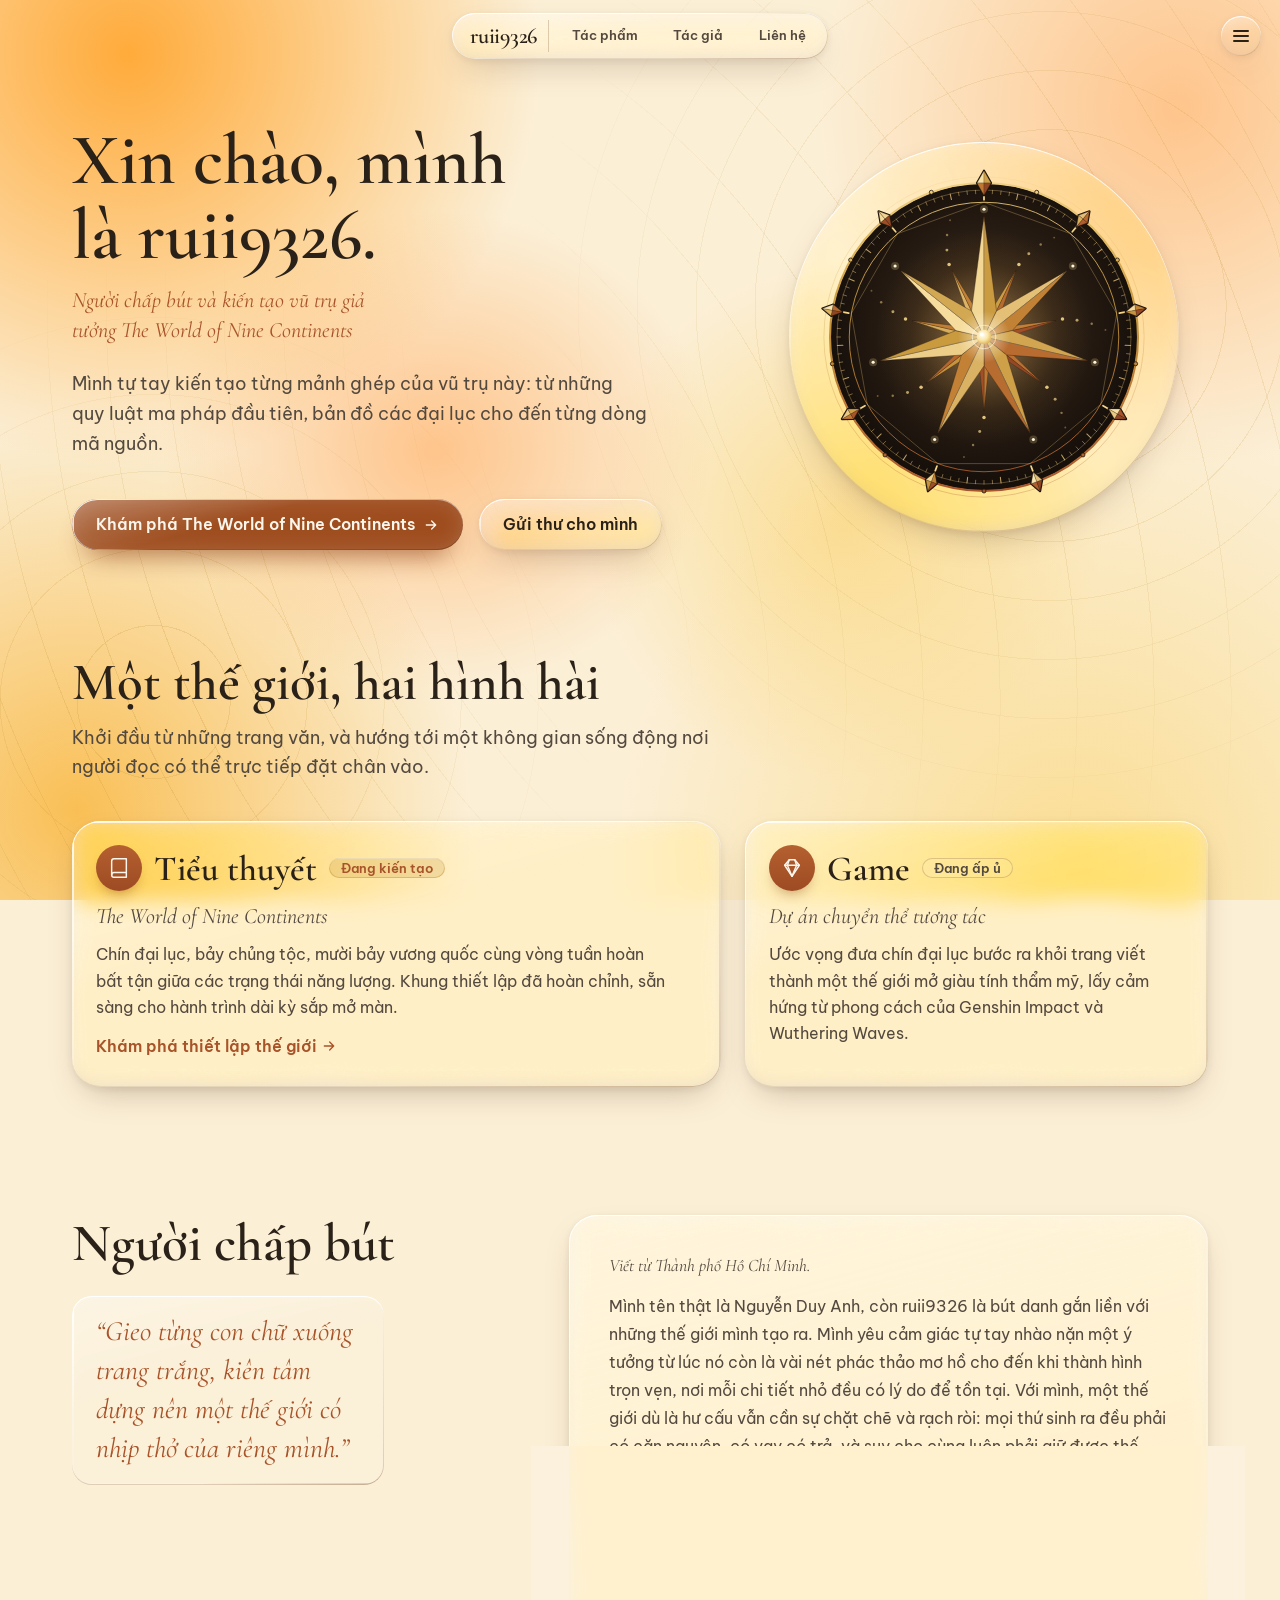
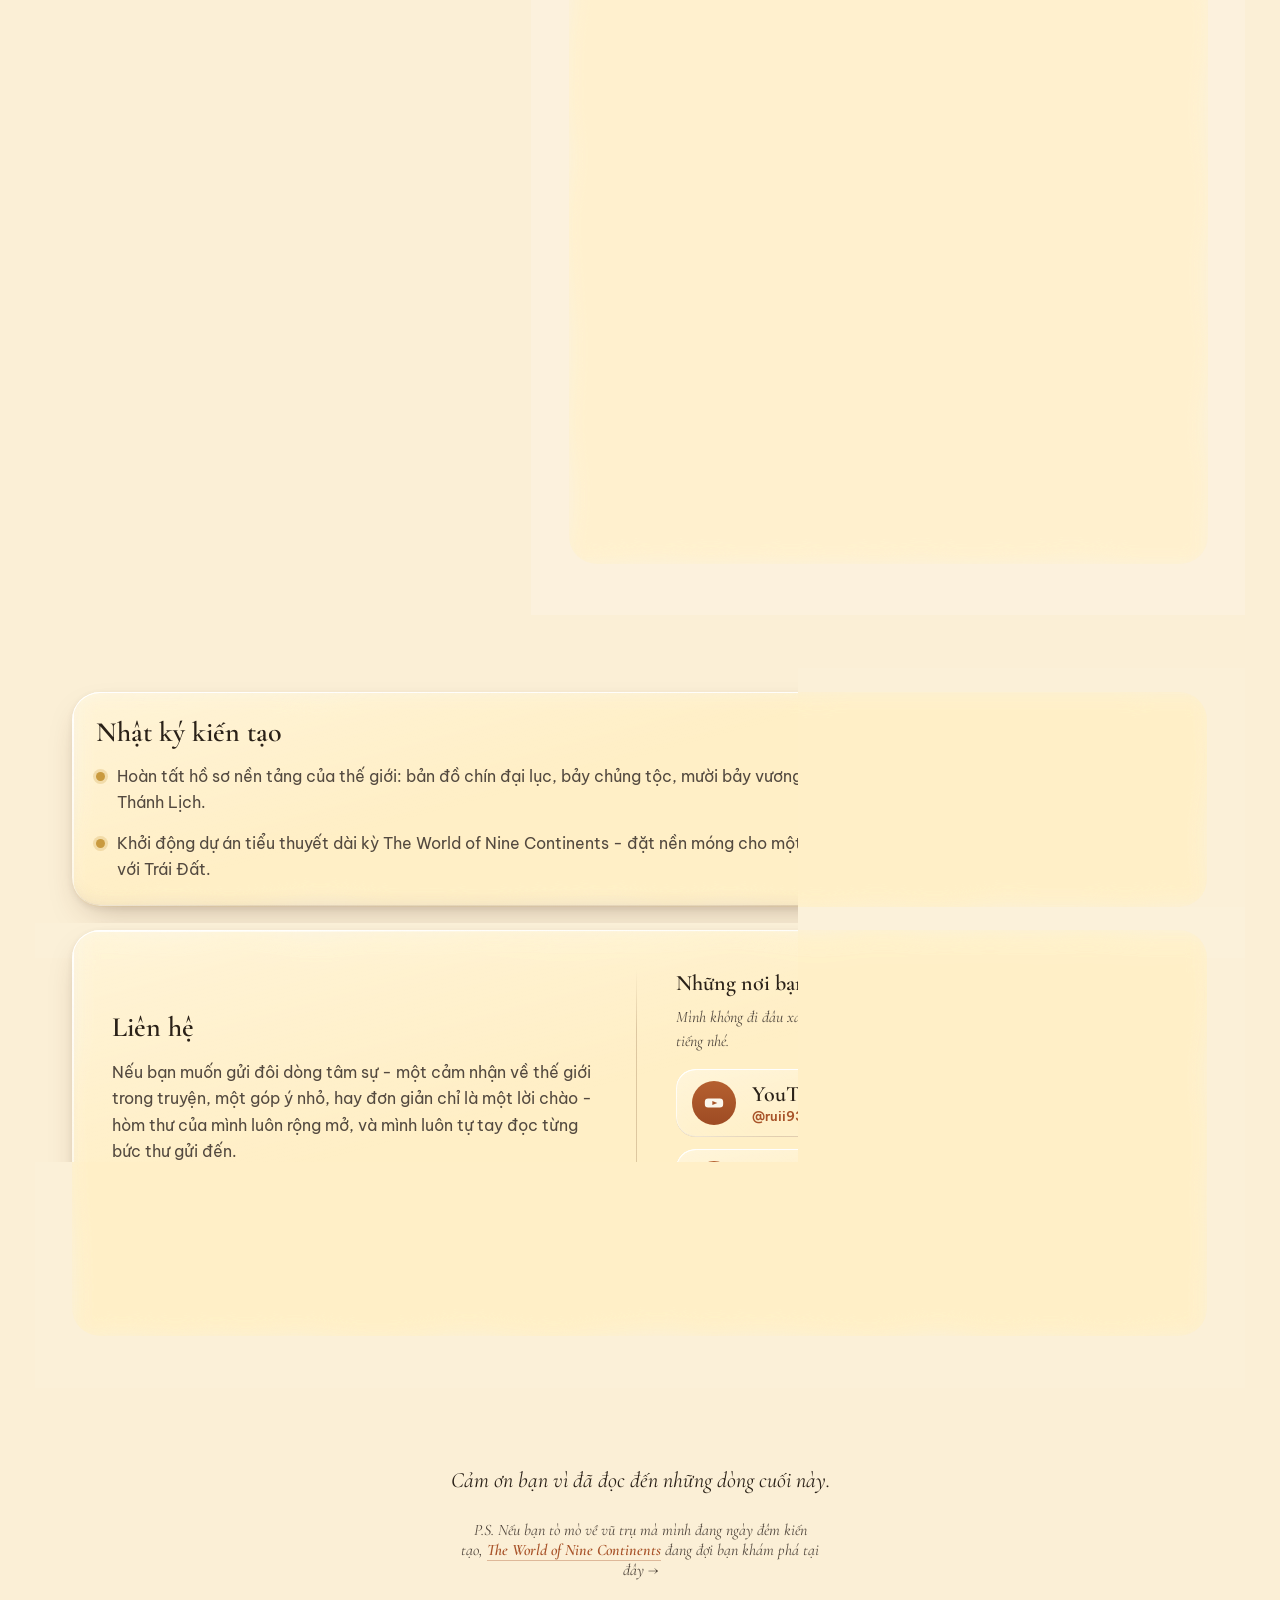
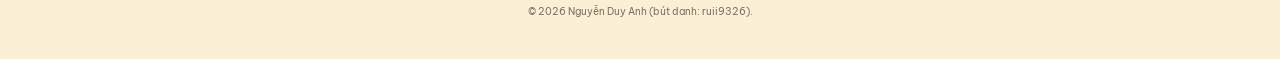
==== index.html @ 04c96c99 "again" ====
<!DOCTYPE html>
<html lang="vi">
<head>
<script>
(function () {
  try {
    var saved = localStorage.getItem('ruii9326-theme');
    var theme = saved === 'dark' || saved === 'light'
      ? saved
      : (window.matchMedia && window.matchMedia('(prefers-color-scheme: dark)').matches ? 'dark' : 'light');
    document.documentElement.setAttribute('data-theme', theme); document.documentElement.setAttribute('data-glass-mode', localStorage.getItem('ruii9326-glass') === 'classic' ? 'classic' : 'liquid');
  } catch (e) {}
})();
</script>
<meta charset="UTF-8">
<meta name="viewport" content="width=device-width, initial-scale=1.0, viewport-fit=cover">
<title>ruii9326 - Tác giả của The World of Nine Continents</title>
<meta name="description" content="ruii9326 (Nguyễn Duy Anh) - người chấp bút và kiến tạo vũ trụ giả tưởng The World of Nine Continents. Tiểu thuyết đang kiến tạo, dự án game đang ấp ủ và thông tin liên hệ.">
<link rel="canonical" href="https://ruii9326.github.io/">
<link rel="icon" href="favicon.ico" sizes="48x48">
<link rel="icon" href="favicon.svg" type="image/svg+xml">
<link rel="apple-touch-icon" href="apple-touch-icon.png">
<meta property="og:type" content="website">
<meta property="og:site_name" content="ruii9326">
<meta property="og:locale" content="vi_VN">
<meta property="og:title" content="ruii9326 - Tác giả của The World of Nine Continents">
<meta property="og:description" content="ruii9326 (Nguyễn Duy Anh) - người chấp bút và kiến tạo vũ trụ giả tưởng The World of Nine Continents. Tiểu thuyết đang kiến tạo, dự án game đang ấp ủ và thông tin liên hệ.">
<meta property="og:url" content="https://ruii9326.github.io/">
<meta property="og:image" content="https://ruii9326.github.io/og-image.png">
<meta property="og:image:width" content="1200">
<meta property="og:image:height" content="630">
<meta name="twitter:card" content="summary_large_image">
<link rel="stylesheet" href="https://fonts.googleapis.com/css2?family=Cormorant+Garamond:ital,wght@0,500;0,600;1,500;1,600&family=Be+Vietnam+Pro:wght@400;500;600;700&display=swap">
<link rel="stylesheet" href="shared/tokens.css">
<link rel="stylesheet" href="style/site.css">
<style>
/* Trang chủ = trang tác giả. Thanh viên thuốc kính → hero (lời chào + quả cầu kính chứa biểu tượng)
 * → tác phẩm → người chấp bút → nhật ký & liên hệ → lời chào cuối thư. */

html, body { overflow-x: clip; }
main { display: block; position: relative; }
.icon-on-accent { stroke: var(--color-icon-on-accent); }

/* ================= HERO ================= */
.hero {
  display: grid;
  grid-template-columns: 7fr 5fr;
  gap: var(--space-2xl);
  align-items: center;
  max-width: 1180px;
  margin: 0 auto;
  padding: var(--space-2xl) var(--page-gutter) var(--space-xl);
}
.hero h1 {
  font-family: var(--font-display);
  font-weight: 600;
  font-size: var(--text-display);
  line-height: 1.05;
  margin: 0 0 var(--space-sm);
  overflow-wrap: anywhere;
  min-width: 0;
}
.hero__role {
  font-family: var(--font-display);
  font-style: italic;
  font-size: var(--text-lg);
  line-height: 1.35;
  color: var(--color-accent);
  max-width: 34ch;
  margin: 0 0 var(--space-lg);
}
.hero__lead {
  font-size: var(--text-md);
  line-height: 1.7;
  color: var(--color-ink-soft);
  max-width: 50ch;
  margin: 0 0 var(--space-xl);
}
.hero__actions { display: flex; flex-wrap: wrap; align-items: center; gap: var(--space-md); }

/* nút chính: kính nhuộm màu gỉ đồng; nút phụ: kính trong */
.btn-primary, .btn-link {
  display: inline-flex;
  align-items: center;
  gap: var(--space-xs);
  padding: 0.95rem 1.5rem;
  border-radius: var(--radius-pill);
  font-weight: 600;
  font-size: var(--text-base);
  line-height: 1.3;
  text-decoration: none;
  -webkit-tap-highlight-color: transparent;
}
.btn-primary {
  color: var(--color-icon-on-accent);
  background-color: var(--glass-tint);
  -webkit-backdrop-filter: blur(var(--glass-blur)) saturate(var(--glass-sat));
  backdrop-filter: blur(var(--glass-blur)) saturate(var(--glass-sat));
  box-shadow: 0 16px 28px -14px oklch(40% 0.13 45 / 0.75), inset 0 1px 0 oklch(100% 0 0 / 0.55), inset 0 -1px 0 oklch(25% 0.08 40 / 0.4), inset 0 0 20px oklch(100% 0 0 / 0.14);
}
.btn-primary svg { width: 16px; height: 16px; flex: none; transition: transform var(--dur-spring) var(--spring); }
@media (hover: hover) { .btn-primary:hover svg { transform: translateX(4px); } }
.btn-link { color: var(--color-ink); }
.btn-primary:focus-visible, .btn-link:focus-visible { outline: 2px solid var(--color-focus); outline-offset: 3px; }

/* quả cầu kính chứa biểu tượng: nhấn thì ép lại, thả ra thì nảy */
.hero__figure { margin: 0; }
.emblem {
  display: block;
  width: min(390px, 74vw);
  aspect-ratio: 1;
  margin: 0 auto;
  padding: clamp(12px, 3vw, 20px);
  border-radius: 50%;
  cursor: pointer;
  -webkit-tap-highlight-color: transparent;
  animation: pop-in 1.1s var(--spring) 0.25s backwards;
}
.emblem svg {
  display: block;
  width: 100%;
  height: 100%;
  border-radius: 50%;
  animation: breathe 7s ease-in-out infinite;
}
@keyframes breathe {
  0%, 100% { transform: scale(1);     filter: drop-shadow(0 0 8px oklch(71.4% 0.121 81 / 0.45)); }
  50%      { transform: scale(1.025); filter: drop-shadow(0 0 16px oklch(71.4% 0.121 81 / 0.6)); }
}
@media (prefers-reduced-motion: reduce) {
  .emblem { animation: reveal .25s ease backwards; }
  .emblem svg { animation: none; filter: drop-shadow(0 0 10px oklch(71.4% 0.121 81 / 0.5)); }
}

/* ================= SECTION CHUNG ================= */
.section {
  padding: var(--space-2xl) var(--page-gutter);
  max-width: 1180px;
  margin: 0 auto;
  scroll-margin-top: var(--nav-offset);
}
.section-head { max-width: 60ch; margin: 0 0 var(--space-xl); }
.section-head h2, .about__head h2 {
  font-family: var(--font-display);
  font-weight: 600;
  font-size: var(--text-display-s);
  line-height: 1.08;
  margin: 0 0 var(--space-sm);
  overflow-wrap: anywhere;
  min-width: 0;
}
.section-head p {
  font-size: var(--text-md);
  line-height: 1.65;
  color: var(--color-ink-soft);
  margin: 0;
  max-width: 56ch;
}

/* ================= TÁC PHẨM ================= */
.work-grid {
  display: grid;
  grid-template-columns: minmax(0, 7fr) minmax(0, 5fr);
  gap: var(--space-lg);
  align-items: stretch;
}
.split-row {
  display: block;
  height: 100%;
  padding: var(--space-lg);
  border-radius: var(--radius-card);
}
.split-row__body { min-width: 0; }
.split-row__top { display: flex; align-items: center; gap: var(--space-sm); flex-wrap: wrap; margin-bottom: var(--space-sm); }
.split-row__figure {
  display: inline-grid;
  place-items: center;
  flex: none;
  width: 46px;
  height: 46px;
  border-radius: 50%;
  background: var(--icon-circle-bg);
  box-shadow: 0 0 0 1px var(--icon-circle-ring), 0 8px 16px -8px oklch(40% 0.12 45 / 0.6);
}
.split-row__figure svg { width: 22px; height: 22px; }
.split-row__title {
  font-family: var(--font-display);
  font-weight: 600;
  font-size: var(--text-2xl);
  margin: 0;
  overflow-wrap: anywhere;
  min-width: 0;
}
.split-row__tag {
  font-size: var(--text-sm);
  font-weight: 600;
  padding: var(--space-3xs) var(--space-sm);
  border-radius: var(--radius-pill);
  white-space: nowrap;
}
.tag-writing { background: oklch(71.4% 0.121 81 / 0.24); box-shadow: inset 0 1px 0 oklch(100% 0 0 / 0.5), inset 0 0 0 1px var(--color-accent-gold-border); color: var(--color-accent); }
.tag-soon { box-shadow: inset 0 0 0 1px var(--glass-rim-lo); background: var(--glass-fill-lite); color: var(--color-ink-soft); }
.split-row__meta { font-family: var(--font-display); font-style: italic; font-size: var(--text-lg); color: var(--color-ink-soft); margin: 0 0 var(--space-sm); }
.split-row__blurb { font-size: var(--text-base); line-height: 1.65; color: var(--color-ink-soft); margin: 0 0 var(--space-md); max-width: 52ch; }
.split-row__cta { display: inline-flex; align-items: center; gap: var(--space-2xs); font-weight: 600; color: var(--color-accent); }
.split-row__cta svg { width: 16px; height: 16px; transition: transform var(--dur-spring) var(--spring); }

/* thẻ có liên kết: cả thẻ nhô lên khi rê, ép lại khi nhấn, nảy khi thả */
a.split-row__link {
  display: block;
  height: 100%;
  text-decoration: none;
  color: inherit;
  border-radius: var(--radius-card);
  transition: transform var(--dur-spring) var(--spring);
  -webkit-tap-highlight-color: transparent;
}
@media (hover: hover) {
  a.split-row__link:hover { transform: translateY(var(--hover-lift-card)); }
  a.split-row__link:hover .split-row { box-shadow: var(--glass-shadow-hover), var(--glass-inner); background-color: var(--glass-fill-hover); --rim-o: 1; }
  a.split-row__link:hover .split-row__cta svg { transform: translateX(5px); }
}
a.split-row__link:focus-visible { outline: 2px solid var(--color-focus); outline-offset: 4px; }
a.split-row__link:focus-visible .split-row { --rim-o: 1; }
a.split-row__link.is-pressed { transform: scale(var(--press-card)); transition-duration: var(--dur-press); transition-timing-function: var(--ease-out); }
a.split-row__link.is-pressed .split-row { --rim-o: 1; background-color: var(--glass-fill-hover); }
a.split-row__link.is-launch { transform: scale(1.025); }

/* ================= NGƯỜI CHẤP BÚT ================= */
.about {
  display: grid;
  grid-template-columns: minmax(0, 5fr) minmax(0, 7fr);
  gap: var(--space-xl);
  align-items: start;
}
.about__head { position: sticky; top: var(--nav-offset); }
.about__quote {
  margin: var(--space-lg) 0 0;
  padding: var(--space-md) var(--space-lg);
  border-radius: var(--radius-md);
  font-family: var(--font-display);
  font-style: italic;
  font-size: var(--text-xl);
  line-height: 1.4;
  color: var(--color-accent);
  max-width: 26ch;
}
.about__text { padding: var(--space-xl); border-radius: var(--radius-card); background-color: var(--glass-fill-strong); }
.about__dateline { font-family: var(--font-display); font-style: italic; font-size: var(--text-md); color: var(--color-ink-soft); margin: 0 0 var(--space-md); }
.about__text p.about__para { font-size: var(--text-base); line-height: 1.75; color: var(--color-ink-soft); max-width: 60ch; margin: 0 0 var(--space-md); }
.about__text p.about__para:last-child { margin-bottom: 0; }
.about__para a {
  color: var(--color-accent);
  font-weight: 600;
  text-decoration: none;
  border-bottom: 1px solid var(--color-accent-border);
  transition: border-color var(--dur-short) var(--ease-out);
}
.about__para a:hover, .about__para a:focus-visible { border-color: var(--color-accent); }

/* ================= NHẬT KÝ & LIÊN HỆ ================= */
.panel-grid { display: grid; grid-template-columns: minmax(0, 1fr); gap: var(--space-lg); align-items: stretch; scroll-margin-top: var(--nav-offset); }
.now-card { display: flex; flex-direction: column; gap: var(--space-md); }
.now-card__title { font-family: var(--font-display); font-weight: 600; font-size: var(--text-xl); line-height: 1.15; margin: 0; overflow-wrap: anywhere; min-width: 0; }
.now-card__blurb { font-size: var(--text-base); line-height: 1.65; color: var(--color-ink-soft); margin: 0; }
#nhatky, #lienhe { scroll-margin-top: var(--nav-offset); }
.log-list { display: flex; flex-direction: column; gap: var(--space-md); margin: 0; padding: 0; list-style: none; }
.log-item { display: flex; gap: var(--space-sm); align-items: flex-start; }
.log-dot { width: 9px; height: 9px; margin-top: 0.5rem; border-radius: 50%; background: var(--color-accent-gold); box-shadow: 0 0 0 3px oklch(71.4% 0.121 81 / 0.25); flex: none; }
.log-text { font-size: var(--text-base); line-height: 1.6; color: var(--color-ink-soft); }

.now-card--contact { display: grid; grid-template-columns: minmax(0, 1fr) minmax(0, 1.1fr); gap: var(--space-xl); align-items: center; padding: var(--space-xl); }
.contact-letter { display: flex; flex-direction: column; gap: var(--space-md); min-width: 0; }
.contact-row { display: flex; align-items: center; gap: var(--space-md); margin-top: var(--space-xs); padding: var(--space-sm) var(--space-md); border-radius: var(--radius-md); }
.contact-icon { width: 44px; height: 44px; border-radius: 50%; display: grid; place-items: center; background: var(--icon-circle-bg); box-shadow: 0 0 0 1px var(--icon-circle-ring); flex: none; }
.contact-icon svg { width: 20px; height: 20px; }
.contact-mail__text { display: grid; gap: var(--space-3xs); min-width: 0; }
.contact-mail__label { font-size: var(--text-xs); font-weight: 600; letter-spacing: 0.14em; text-transform: uppercase; color: var(--color-ink-soft); }
.contact-email {
  font-weight: 700;
  font-size: var(--text-md);
  color: var(--color-accent);
  text-decoration: none;
  border-bottom: 1px solid var(--color-accent-border);
  overflow-wrap: anywhere;
  min-width: 0;
  justify-self: start;
  transition: border-color var(--dur-short) var(--ease-out);
}
.contact-email:hover, .contact-email:focus-visible { border-color: var(--color-accent); }
.contact-email:focus-visible { outline: 2px solid var(--color-focus); outline-offset: 4px; border-radius: 2px; }

.contact-find { position: relative; display: grid; gap: var(--space-xs); padding-left: var(--space-xl); min-width: 0; }
.contact-find::before {
  content: "";
  position: absolute;
  left: 0; top: 0; bottom: 0;
  width: 1px;
  background: linear-gradient(180deg, transparent, var(--glass-rim-lo) 18%, var(--glass-rim-lo) 82%, transparent);
  pointer-events: none;
}
.contact-find__title { font-family: var(--font-display); font-weight: 600; font-size: var(--text-lg); line-height: 1.2; margin: 0; text-wrap: balance; }
.contact-find__blurb { font-family: var(--font-display); font-style: italic; font-size: var(--text-base); line-height: 1.5; color: var(--color-ink-soft); margin: 0; text-wrap: pretty; }
.contact-find__list { list-style: none; margin: var(--space-xs) 0 0; padding: 0; display: grid; gap: var(--space-sm); }
.haunt {
  display: flex;
  align-items: center;
  gap: var(--space-md);
  padding: var(--space-sm) var(--space-md);
  border-radius: var(--radius-md);
  color: var(--color-ink);
  text-decoration: none;
  -webkit-tap-highlight-color: transparent;
}
.haunt:focus-visible { outline: 2px solid var(--color-focus); outline-offset: 3px; }
.haunt__icon { width: 44px; height: 44px; border-radius: 50%; display: grid; place-items: center; background: var(--icon-circle-bg); box-shadow: 0 0 0 1px var(--icon-circle-ring); flex: none; }
.haunt__icon svg { width: 20px; height: 20px; color: var(--color-icon-on-accent); }
.haunt__text { display: grid; gap: var(--space-3xs); min-width: 0; }
.haunt__name { font-family: var(--font-display); font-weight: 600; font-size: var(--text-lg); line-height: 1.1; }
.haunt__handle { font-size: var(--text-sm); font-weight: 600; color: var(--color-accent); overflow-wrap: anywhere; }
.haunt__go { margin-left: auto; font-size: var(--text-md); color: var(--color-ink-soft); opacity: 0.55; transition: opacity var(--dur-short) var(--ease-out), transform var(--dur-spring) var(--spring), color var(--dur-short) var(--ease-out); }
@media (hover: hover) { .haunt:hover .haunt__go { opacity: 1; color: var(--color-accent); transform: translate(3px, -3px); } }
.haunt:focus-visible .haunt__go { opacity: 1; color: var(--color-accent); }

@media (max-width: 60rem) {
  .now-card--contact { grid-template-columns: minmax(0, 1fr); gap: var(--space-lg); padding: var(--space-lg); align-items: stretch; }
  .contact-find { padding-left: 0; padding-top: var(--space-lg); }
  .contact-find::before { left: 0; right: 0; top: 0; bottom: auto; width: auto; height: 1px; background: linear-gradient(90deg, transparent, var(--glass-rim-lo) 18%, var(--glass-rim-lo) 82%, transparent); }
}

/* ================= LỜI CHÀO CUỐI THƯ ================= */
.foot-letter {
  padding: var(--space-2xl) var(--page-gutter) var(--space-xl);
  max-width: 1180px;
  margin: 0 auto;
  display: grid;
  gap: var(--space-lg);
  text-align: center;
}
.foot-letter__close { font-family: var(--font-display); font-style: italic; font-size: var(--text-lg); line-height: 1.4; margin: 0 auto; max-width: 60ch; }
.foot-letter__sign { font-style: normal; font-weight: 600; }
.letter-ps { font-family: var(--font-display); font-style: italic; font-size: var(--text-base); color: var(--color-ink-soft); max-width: 52ch; margin: 0 auto; }
.letter-ps a { display: inline; color: var(--color-accent); font-weight: 600; text-decoration: none; border-bottom: 1px solid var(--color-accent-border); transition: border-color var(--dur-short) var(--ease-out); }
.letter-ps a:hover, .letter-ps a:focus-visible { border-color: var(--color-accent); }
.foot-letter__copyright { text-align: center; font-size: var(--text-xs); line-height: 1.5; color: var(--color-ink-soft); opacity: 0.75; }

/* ngắt dòng gọn */
.hero h1, .section-head h2, .about__head h2, .now-card__title { text-wrap: balance; }
.hero__lead, .section-head p, .split-row__blurb, .about__para, .now-card__blurb, .log-text, .letter-ps { text-wrap: pretty; }

/* ================= RESPONSIVE ================= */
@media (max-width: 60rem) {
  .hero { grid-template-columns: 1fr; text-align: center; padding-top: var(--space-xl); gap: var(--space-lg); }
  .hero__figure { order: -1; }
  .emblem { width: min(260px, 66vw); }
  .hero__role, .hero__lead { margin-inline: auto; }
  .hero__actions { justify-content: center; }
  .work-grid, .panel-grid { grid-template-columns: 1fr; }
  .about { grid-template-columns: 1fr; gap: var(--space-lg); }
  .about__head { position: static; }
  .about__quote { max-width: 32ch; }
}
@media (max-width: 30rem) {
  .section { padding: var(--space-xl) var(--page-gutter); }
  .section-head { margin-bottom: var(--space-lg); }
  .about__text { padding: var(--space-lg); }
  .contact-row { flex-wrap: nowrap; gap: var(--space-sm); padding: var(--space-sm); }
  .contact-email { font-size: var(--text-sm); overflow-wrap: anywhere; }
  .btn-primary, .btn-link { padding: .85rem 1.25rem; }
}
</style>
</head>
<body>

  <div class="settings-menu" id="settingsMenu">
    <button class="menu-toggle" type="button" id="settingsMenuToggle" aria-haspopup="true" aria-expanded="false" aria-controls="settingsPopover" aria-label="Cài đặt" data-aria="common.settings">
      <span class="menu-toggle-bars" aria-hidden="true"><span></span><span></span><span></span></span>
    </button>
    <div class="settings-popover" id="settingsPopover" role="menu">
      <div class="settings-group">
        <p class="settings-group-label" data-i18n="common.language">Ngôn ngữ</p>
        <div class="language-switcher" id="languageSwitcher" role="group" aria-label="Ngôn ngữ / Language">
          <button class="lang-btn active" type="button" data-lang="vi" aria-pressed="true">VI</button>
          <button class="lang-btn" type="button" data-lang="en" aria-pressed="false">EN</button>
        </div>
      </div>
      <div class="settings-divider" role="separator"></div>
      <div class="settings-group">
        <p class="settings-group-label" data-i18n="common.theme">Giao diện</p>
        <div class="theme-switcher" id="themeSwitcher" role="group" aria-label="Giao diện sáng / tối" data-aria="common.light_dark_theme">
          <button class="theme-btn active" type="button" data-theme-choice="light" aria-pressed="true">
            <svg viewBox="0 0 24 24" fill="none" stroke="currentColor" stroke-width="2" stroke-linecap="round" stroke-linejoin="round" aria-hidden="true"><circle cx="12" cy="12" r="4"/><path d="M12 2v2M12 20v2M4.93 4.93l1.41 1.41M17.66 17.66l1.41 1.41M2 12h2M20 12h2M4.93 19.07l1.41-1.41M17.66 6.34l1.41-1.41"/></svg>
            <span data-i18n="common.light">Sáng</span>
          </button>
          <button class="theme-btn" type="button" data-theme-choice="dark" aria-pressed="false">
            <svg viewBox="0 0 24 24" fill="none" stroke="currentColor" stroke-width="2" stroke-linecap="round" stroke-linejoin="round" aria-hidden="true"><path d="M21 12.79A9 9 0 1 1 11.21 3 7 7 0 0 0 21 12.79Z"/></svg>
            <span data-i18n="common.dark">Tối</span>
          </button>
        </div>
      </div>
<div class="settings-divider glass-opt" role="separator"></div>
<div class="settings-group glass-opt">
<p class="settings-group-label" data-i18n="common.glass_effect">Hiệu ứng kính</p>
<div class="glass-switcher" id="glassSwitcher" role="group" aria-label="Hiệu ứng kính" data-aria="common.glass_effect">
<button class="glass-btn active" type="button" data-glass-choice="liquid" aria-pressed="true">
<svg viewBox="0 0 24 24" fill="none" stroke="currentColor" stroke-width="2" stroke-linecap="round" stroke-linejoin="round" aria-hidden="true"><path d="M12 2.5s6 6.2 6 10.5a6 6 0 0 1-12 0C6 8.7 12 2.5 12 2.5Z"/></svg>
<span data-i18n="common.liquid">Liquid</span>
</button>
<button class="glass-btn" type="button" data-glass-choice="classic" aria-pressed="false">
<svg viewBox="0 0 24 24" fill="none" stroke="currentColor" stroke-width="2" stroke-linecap="round" stroke-linejoin="round" aria-hidden="true"><rect x="4" y="4" width="16" height="16" rx="4"/></svg>
<span data-i18n="common.classic">Cổ điển</span>
</button>
</div>
</div>
    </div>
  </div>

<main id="main">

  <header class="mast">
    <div class="mast-pill">
      <p class="mast-name">ruii9326</p>
      <nav class="mast-nav" aria-label="Điều hướng trang" data-aria="home.main.mast-nav">
        <a href="#tacpham" data-i18n="home.main.a">Tác phẩm</a>
        <a href="#tacgia" data-i18n="home.main.a_2">Tác giả</a>
        <a href="#lienhe" data-i18n="home.main.a_3">Liên hệ</a>
      </nav>
    </div>
  </header>

  <section class="hero" aria-labelledby="pageTitle">
    <div class="hero__body reveal" style="--i:0">
      <h1 id="pageTitle" data-i18n="home.main.pageTitle">Xin chào, mình là ruii9326.</h1>
      <p class="hero__role" data-i18n="home.main.hero__role">Người chấp bút và kiến tạo vũ trụ giả tưởng The World of Nine Continents</p>
      <p class="hero__lead" data-i18n="home.main.hero__lead">Mình tự tay kiến tạo từng mảnh ghép của vũ trụ này: từ những quy luật ma pháp đầu tiên, bản đồ các đại lục cho đến từng dòng mã nguồn.</p>
      <div class="hero__actions">
        <a class="btn-primary" href="theworldofninecontinents/">
          <span data-i18n="home.main.span">Khám phá The World of Nine Continents</span>
          <svg viewBox="0 0 24 24" fill="none" stroke="currentColor" stroke-width="2" stroke-linecap="round" stroke-linejoin="round" aria-hidden="true"><path d="M5 12h14M13 6l6 6-6 6"/></svg>
        </a>
        <a class="btn-link" href="#lienhe" data-i18n="home.main.btn-link">Gửi thư cho mình</a>
      </div>
    </div>
    <figure class="hero__figure">
      <div class="emblem">
        <svg viewBox="0 0 400 400" xmlns="http://www.w3.org/2000/svg" role="img" aria-label="Biểu tượng ruii9326 — The World of Nine Continents">
<defs>
<linearGradient id="ncRim" gradientUnits="userSpaceOnUse" x1="200" y1="14" x2="200" y2="386"><stop offset="0" stop-color="#F3D488"/><stop offset=".42" stop-color="#C99A3E"/><stop offset="1" stop-color="#A8532A"/></linearGradient>
<radialGradient id="ncPlate" gradientUnits="userSpaceOnUse" cx="200" cy="188" r="178"><stop offset="0" stop-color="#4A3220"/><stop offset=".55" stop-color="#2A1E14"/><stop offset="1" stop-color="#160F0A"/></radialGradient>
<radialGradient id="ncGlow" gradientUnits="userSpaceOnUse" cx="200" cy="200" r="124"><stop offset="0" stop-color="#FFF0C4" stop-opacity=".62"/><stop offset=".3" stop-color="#E4C077" stop-opacity=".3"/><stop offset=".68" stop-color="#C99A3E" stop-opacity=".08"/><stop offset="1" stop-color="#C99A3E" stop-opacity="0"/></radialGradient>
<radialGradient id="ncOrb" cx=".4" cy=".36" r=".72"><stop offset="0" stop-color="#FFFFFF"/><stop offset=".5" stop-color="#FBE7A9"/><stop offset="1" stop-color="#D8A94A"/></radialGradient>
<radialGradient id="ncHalo"><stop offset="0" stop-color="#FFF6DE" stop-opacity=".85"/><stop offset="1" stop-color="#FFF6DE" stop-opacity="0"/></radialGradient>
</defs>
<circle cx="200" cy="200" r="175.5" fill="url(#ncPlate)"/>
<circle cx="200" cy="200" r="124" fill="url(#ncGlow)"/>
<circle cx="200" cy="200" r="154" fill="none" stroke="url(#ncRim)" stroke-width="1.1" opacity=".9"/>
<polygon points="200,46 299,82 351.7,173.3 333.4,277 252.7,344.7 147.3,344.7 66.6,277 48.3,173.3 101,82" fill="none" stroke="#E4C077" stroke-width=".7" stroke-opacity=".5" stroke-linejoin="round"/>
<circle cx="200" cy="200" r="168" fill="none" stroke="#E4C077" stroke-width=".7" opacity=".55"/>
<g fill="none" stroke="#E4C077" stroke-linecap="round">
<path d="M209.8,32.3 L209.5,36.3 M219.5,33.1 L219,37.1 M229.2,34.6 L228.5,38.5 M248.2,39.1 L247,42.9 M257.5,42.1 L256.1,45.9 M266.5,45.7 L265,49.4 M284,54.5 L282,58 M292.3,59.6 L290.1,63 M300.3,65.2 L297.9,68.5 M315.3,77.8 L312.5,80.7 M322.2,84.7 L319.3,87.5 M328.7,92 L325.6,94.6 M340.4,107.7 L337,109.9 M345.5,116 L342,118 M350.1,124.6 L346.6,126.4 M357.9,142.5 L354.1,143.9 M360.9,151.8 L357.1,153 M363.5,161.3 L359.6,162.2 M366.9,180.5 L362.9,181 M367.7,190.2 L363.7,190.5 M368,200 L364,200 M366.9,219.5 L362.9,219 M365.4,229.2 L361.5,228.5 M363.5,238.7 L359.6,237.8 M357.9,257.5 L354.1,256.1 M354.3,266.5 L350.6,265 M350.1,275.4 L346.6,273.6 M340.4,292.3 L337,290.1 M334.8,300.3 L331.5,297.9 M328.7,308 L325.6,305.4 M315.3,322.2 L312.5,319.3 M308,328.7 L305.4,325.6 M300.3,334.8 L297.9,331.5 M284,345.5 L282,342 M275.4,350.1 L273.6,346.6 M266.5,354.3 L265,350.6 M248.2,360.9 L247,357.1 M238.7,363.5 L237.8,359.6 M229.2,365.4 L228.5,361.5 M209.8,367.7 L209.5,363.7 M200,368 L200,364 M190.2,367.7 L190.5,363.7 M170.8,365.4 L171.5,361.5 M161.3,363.5 L162.2,359.6 M151.8,360.9 L153,357.1 M133.5,354.3 L135,350.6 M124.6,350.1 L126.4,346.6 M116,345.5 L118,342 M99.7,334.8 L102.1,331.5 M92,328.7 L94.6,325.6 M84.7,322.2 L87.5,319.3 M71.3,308 L74.4,305.4 M65.2,300.3 L68.5,297.9 M59.6,292.3 L63,290.1 M49.9,275.4 L53.4,273.6 M45.7,266.5 L49.4,265 M42.1,257.5 L45.9,256.1 M36.5,238.7 L40.4,237.8 M34.6,229.2 L38.5,228.5 M33.1,219.5 L37.1,219 M32,200 L36,200 M32.3,190.2 L36.3,190.5 M33.1,180.5 L37.1,181 M36.5,161.3 L40.4,162.2 M39.1,151.8 L42.9,153 M42.1,142.5 L45.9,143.9 M49.9,124.6 L53.4,126.4 M54.5,116 L58,118 M59.6,107.7 L63,109.9 M71.3,92 L74.4,94.6 M77.8,84.7 L80.7,87.5 M84.7,77.8 L87.5,80.7 M99.7,65.2 L102.1,68.5 M107.7,59.6 L109.9,63 M116,54.5 L118,58 M133.5,45.7 L135,49.4 M142.5,42.1 L143.9,45.9 M151.8,39.1 L153,42.9 M170.8,34.6 L171.5,38.5 M180.5,33.1 L181,37.1 M190.2,32.3 L190.5,36.3" stroke-width="1" opacity=".55"/>
<path d="M238.7,36.5 L237.2,42.9 M275.4,49.9 L272.5,55.7 M334.8,99.7 L329.5,103.6 M354.3,133.5 L348.3,136 M367.7,209.8 L361.2,209.4 M360.9,248.2 L354.7,246.3 M322.2,315.3 L317.5,310.8 M292.3,340.4 L288.7,334.9 M219.5,366.9 L218.7,360.4 M180.5,366.9 L181.3,360.4 M107.7,340.4 L111.3,334.9 M77.8,315.3 L82.5,310.8 M39.1,248.2 L45.3,246.3 M32.3,209.8 L38.8,209.4 M45.7,133.5 L51.7,136 M65.2,99.7 L70.5,103.6 M124.6,49.9 L127.5,55.7 M161.3,36.5 L162.8,42.9" stroke-width="1.2" opacity=".8"/>
<path d="M200,32 L200,43 M308,71.3 L300.9,79.7 M365.4,170.8 L354.6,172.7 M345.5,284 L336,278.5 M257.5,357.9 L253.7,347.5 M142.5,357.9 L146.3,347.5 M54.5,284 L64,278.5 M34.6,170.8 L45.4,172.7 M92,71.3 L99.1,79.7" stroke="#F3D488" stroke-width="2"/>
</g>
<g fill="#F3D488"><circle cx="239.9" cy="117.1" r="2.0" opacity="0.9"/><circle cx="251.2" cy="104.9" r="1.7" opacity="0.7"/><circle cx="264.8" cy="94.3" r="1.4" opacity="0.5"/><circle cx="280.2" cy="86.4" r="1.1" opacity="0.35"/><circle cx="289.7" cy="179.5" r="2.0" opacity="0.9"/><circle cx="306.3" cy="180.8" r="1.7" opacity="0.7"/><circle cx="323.1" cy="184.8" r="1.4" opacity="0.5"/><circle cx="338.8" cy="191.9" r="1.1" opacity="0.35"/><circle cx="271.9" cy="257.4" r="2.0" opacity="0.9"/><circle cx="281.3" cy="271.1" r="1.7" opacity="0.7"/><circle cx="288.6" cy="286.7" r="1.4" opacity="0.5"/><circle cx="292.9" cy="303.4" r="1.1" opacity="0.35"/><circle cx="200" cy="292" r="2.0" opacity="0.9"/><circle cx="195.1" cy="307.9" r="1.7" opacity="0.7"/><circle cx="187.5" cy="323.4" r="1.4" opacity="0.5"/><circle cx="177.1" cy="337.1" r="1.1" opacity="0.35"/><circle cx="128.1" cy="257.4" r="2.0" opacity="0.9"/><circle cx="112.6" cy="263.4" r="1.7" opacity="0.7"/><circle cx="95.7" cy="267.1" r="1.4" opacity="0.5"/><circle cx="78.5" cy="267.5" r="1.1" opacity="0.35"/><circle cx="110.3" cy="179.5" r="2.0" opacity="0.9"/><circle cx="95.9" cy="171.2" r="1.7" opacity="0.7"/><circle cx="82.5" cy="160.3" r="1.4" opacity="0.5"/><circle cx="71.4" cy="147.1" r="1.1" opacity="0.35"/><circle cx="160.1" cy="117.1" r="2.0" opacity="0.9"/><circle cx="157.6" cy="100.7" r="1.7" opacity="0.7"/><circle cx="157.8" cy="83.4" r="1.4" opacity="0.5"/><circle cx="161.2" cy="66.5" r="1.1" opacity="0.35"/></g>
<g stroke="#2A1A0E" stroke-opacity=".55" stroke-width=".6" stroke-linejoin="round"><path d="M200,200 L205.3,174.5 L236.4,124.3 Z" fill="#CC9E44"/><path d="M200,200 L236.4,124.3 L216.6,180 Z" fill="#B76B30"/><path d="M200,200 L223.2,188.3 L281.9,181.3 Z" fill="#C28136"/><path d="M200,200 L281.9,181.3 L226,200.5 Z" fill="#A35029"/><path d="M200,200 L223.6,210.8 L265.7,252.4 Z" fill="#BA7131"/><path d="M200,200 L265.7,252.4 L215.8,220.6 Z" fill="#944825"/><path d="M200,200 L206.3,225.2 L200,284 Z" fill="#BF7933"/><path d="M200,200 L200,284 L193.7,225.2 Z" fill="#A04F28"/><path d="M200,200 L184.2,220.6 L134.3,252.4 Z" fill="#C7933B"/><path d="M200,200 L134.3,252.4 L176.4,210.8 Z" fill="#B5672F"/><path d="M200,200 L174,200.5 L118.1,181.3 Z" fill="#D7AE5C"/><path d="M200,200 L118.1,181.3 L176.8,188.3 Z" fill="#C17F35"/><path d="M200,200 L183.4,180 L163.6,124.3 Z" fill="#DBB465"/><path d="M200,200 L163.6,124.3 L194.7,174.5 Z" fill="#C28135"/></g>
<g stroke="#2A1A0E" stroke-opacity=".6" stroke-width=".7" stroke-linejoin="round"><path d="M200,200 L185.7,170.3 L200,62 Z" fill="#F2D795"/><path d="M200,200 L200,62 L214.3,170.3 Z" fill="#CA9B40"/><path d="M200,200 L214.3,170.3 L295.4,123.9 Z" fill="#E4BF76"/><path d="M200,200 L295.4,123.9 L232.2,192.7 Z" fill="#C28236"/><path d="M200,200 L232.2,192.7 L318.9,227.1 Z" fill="#D2A650"/><path d="M200,200 L318.9,227.1 L225.8,220.6 Z" fill="#B86C30"/><path d="M200,200 L225.8,220.6 L252.9,309.9 Z" fill="#CEA048"/><path d="M200,200 L252.9,309.9 L200,233 Z" fill="#B76C30"/><path d="M200,200 L200,233 L147.1,309.9 Z" fill="#DAB263"/><path d="M200,200 L147.1,309.9 L174.2,220.6 Z" fill="#C28135"/><path d="M200,200 L174.2,220.6 L81.1,227.1 Z" fill="#ECCE89"/><path d="M200,200 L81.1,227.1 L167.8,192.7 Z" fill="#C99A3E"/><path d="M200,200 L167.8,192.7 L104.6,123.9 Z" fill="#F6DD9D"/><path d="M200,200 L104.6,123.9 L185.7,170.3 Z" fill="#D3A852"/></g>
<path d="M200,184 L200,69 M212.5,190 L289.9,128.3 M215.6,203.6 L312.1,225.6 M206.9,214.4 L249.9,303.6 M193.1,214.4 L150.1,303.6 M184.4,203.6 L87.9,225.6 M187.5,190 L110.1,128.3" fill="none" stroke="#FFF6DE" stroke-width=".6" stroke-opacity=".38" stroke-linecap="round"/>
<g fill="#F3D488"><circle cx="200" cy="54" r="4.6" opacity=".22"/><circle cx="200" cy="54" r="1.8" fill="#FFF6DE"/><circle cx="301.6" cy="118.9" r="4.6" opacity=".22"/><circle cx="301.6" cy="118.9" r="1.8" fill="#FFF6DE"/><circle cx="326.7" cy="228.9" r="4.6" opacity=".22"/><circle cx="326.7" cy="228.9" r="1.8" fill="#FFF6DE"/><circle cx="256.4" cy="317.1" r="4.6" opacity=".22"/><circle cx="256.4" cy="317.1" r="1.8" fill="#FFF6DE"/><circle cx="143.6" cy="317.1" r="4.6" opacity=".22"/><circle cx="143.6" cy="317.1" r="1.8" fill="#FFF6DE"/><circle cx="73.3" cy="228.9" r="4.6" opacity=".22"/><circle cx="73.3" cy="228.9" r="1.8" fill="#FFF6DE"/><circle cx="98.4" cy="118.9" r="4.6" opacity=".22"/><circle cx="98.4" cy="118.9" r="1.8" fill="#FFF6DE"/></g>
<circle cx="200" cy="200" r="30" fill="url(#ncHalo)" opacity=".8"/>
<circle cx="200" cy="200" r="13.5" fill="none" stroke="#FFF6DE" stroke-width=".9" opacity=".85"/>
<circle cx="200" cy="200" r="8.4" fill="url(#ncOrb)"/>
<circle cx="197.4" cy="197" r="2.2" fill="#FFFFFF" opacity=".9"/>
<circle cx="200" cy="200" r="176" fill="none" stroke="url(#ncRim)" stroke-width="2.4"/>
<circle cx="200" cy="200" r="183" fill="none" stroke="url(#ncRim)" stroke-width=".7" opacity=".45"/>
<circle cx="260.2" cy="34.6" r="2.3" fill="url(#ncRim)" stroke="#1F150D" stroke-width=".9"/><circle cx="352.4" cy="112" r="2.3" fill="url(#ncRim)" stroke="#1F150D" stroke-width=".9"/><circle cx="373.3" cy="230.6" r="2.3" fill="url(#ncRim)" stroke="#1F150D" stroke-width=".9"/><circle cx="313.1" cy="334.8" r="2.3" fill="url(#ncRim)" stroke="#1F150D" stroke-width=".9"/><circle cx="200" cy="376" r="2.3" fill="url(#ncRim)" stroke="#1F150D" stroke-width=".9"/><circle cx="86.9" cy="334.8" r="2.3" fill="url(#ncRim)" stroke="#1F150D" stroke-width=".9"/><circle cx="26.7" cy="230.6" r="2.3" fill="url(#ncRim)" stroke="#1F150D" stroke-width=".9"/><circle cx="47.6" cy="112" r="2.3" fill="url(#ncRim)" stroke="#1F150D" stroke-width=".9"/><circle cx="139.8" cy="34.6" r="2.3" fill="url(#ncRim)" stroke="#1F150D" stroke-width=".9"/><path d="M200,10 L208,24 L200,38 L192,24 Z" fill="#1F150D" stroke="#1F150D" stroke-width="2.6" stroke-linejoin="round"/><g stroke="#2A1A0E" stroke-opacity=".5" stroke-width=".5" stroke-linejoin="round"><path d="M200,10 L192,24 L200,24 Z" fill="#F7E0A4"/><path d="M200,10 L208,24 L200,24 Z" fill="#CFA24A"/><path d="M200,38 L192,24 L200,24 Z" fill="#BF7832"/><path d="M200,38 L208,24 L200,24 Z" fill="#924724"/></g><path d="M320.5,56.4 L318.2,69.4 L305.7,74 L308.1,60.9 Z" fill="#1F150D" stroke="#1F150D" stroke-width="2.6" stroke-linejoin="round"/><g stroke="#2A1A0E" stroke-opacity=".5" stroke-width=".5" stroke-linejoin="round"><path d="M320.5,56.4 L308.1,60.9 L313.1,65.2 Z" fill="#E3BE75"/><path d="M320.5,56.4 L318.2,69.4 L313.1,65.2 Z" fill="#B76B2F"/><path d="M305.7,74 L308.1,60.9 L313.1,65.2 Z" fill="#D9B060"/><path d="M305.7,74 L318.2,69.4 L313.1,65.2 Z" fill="#AF5E2D"/></g><path d="M384.7,167.4 L374.5,175.9 L362,171.4 L372.2,162.9 Z" fill="#1F150D" stroke="#1F150D" stroke-width="2.6" stroke-linejoin="round"/><g stroke="#2A1A0E" stroke-opacity=".5" stroke-width=".5" stroke-linejoin="round"><path d="M384.7,167.4 L372.2,162.9 L373.3,169.4 Z" fill="#C38537"/><path d="M384.7,167.4 L374.5,175.9 L373.3,169.4 Z" fill="#974A25"/><path d="M362,171.4 L372.2,162.9 L373.3,169.4 Z" fill="#F4DB9A"/><path d="M362,171.4 L374.5,175.9 L373.3,169.4 Z" fill="#C7933C"/></g><path d="M362.4,293.8 L349.1,293.7 L342.5,282.2 L355.7,282.3 Z" fill="#1F150D" stroke="#1F150D" stroke-width="2.6" stroke-linejoin="round"/><g stroke="#2A1A0E" stroke-opacity=".5" stroke-width=".5" stroke-linejoin="round"><path d="M362.4,293.8 L355.7,282.3 L352.4,288 Z" fill="#A8532A"/><path d="M362.4,293.8 L349.1,293.7 L352.4,288 Z" fill="#924724"/><path d="M342.5,282.2 L355.7,282.3 L352.4,288 Z" fill="#F7E1A5"/><path d="M342.5,282.2 L349.1,293.7 L352.4,288 Z" fill="#EACA84"/></g><path d="M264.1,376.2 L254,367.6 L256.3,354.6 L266.4,363.1 Z" fill="#1F150D" stroke="#1F150D" stroke-width="2.6" stroke-linejoin="round"/><g stroke="#2A1A0E" stroke-opacity=".5" stroke-width=".5" stroke-linejoin="round"><path d="M264.1,376.2 L266.4,363.1 L260.2,365.4 Z" fill="#904623"/><path d="M264.1,376.2 L254,367.6 L260.2,365.4 Z" fill="#AF5E2C"/><path d="M256.3,354.6 L266.4,363.1 L260.2,365.4 Z" fill="#E3BF75"/><path d="M256.3,354.6 L254,367.6 L260.2,365.4 Z" fill="#F8E4AD"/></g><path d="M135.9,376.2 L133.6,363.1 L143.7,354.6 L146,367.6 Z" fill="#1F150D" stroke="#1F150D" stroke-width="2.6" stroke-linejoin="round"/><g stroke="#2A1A0E" stroke-opacity=".5" stroke-width=".5" stroke-linejoin="round"><path d="M135.9,376.2 L146,367.6 L139.8,365.4 Z" fill="#9F4E27"/><path d="M135.9,376.2 L133.6,363.1 L139.8,365.4 Z" fill="#C7933C"/><path d="M143.7,354.6 L146,367.6 L139.8,365.4 Z" fill="#C38637"/><path d="M143.7,354.6 L133.6,363.1 L139.8,365.4 Z" fill="#F0D490"/></g><path d="M37.6,293.8 L44.3,282.3 L57.5,282.2 L50.9,293.7 Z" fill="#1F150D" stroke="#1F150D" stroke-width="2.6" stroke-linejoin="round"/><g stroke="#2A1A0E" stroke-opacity=".5" stroke-width=".5" stroke-linejoin="round"><path d="M37.6,293.8 L50.9,293.7 L47.6,288 Z" fill="#BF7833"/><path d="M37.6,293.8 L44.3,282.3 L47.6,288 Z" fill="#EACA84"/><path d="M57.5,282.2 L50.9,293.7 L47.6,288 Z" fill="#A8532A"/><path d="M57.5,282.2 L44.3,282.3 L47.6,288 Z" fill="#CEA149"/></g><path d="M15.3,167.4 L27.8,162.9 L38,171.4 L25.5,175.9 Z" fill="#1F150D" stroke="#1F150D" stroke-width="2.6" stroke-linejoin="round"/><g stroke="#2A1A0E" stroke-opacity=".5" stroke-width=".5" stroke-linejoin="round"><path d="M15.3,167.4 L25.5,175.9 L26.7,169.4 Z" fill="#D9B160"/><path d="M15.3,167.4 L27.8,162.9 L26.7,169.4 Z" fill="#F8E4AD"/><path d="M38,171.4 L25.5,175.9 L26.7,169.4 Z" fill="#904623"/><path d="M38,171.4 L27.8,162.9 L26.7,169.4 Z" fill="#B66A2F"/></g><path d="M79.5,56.4 L91.9,60.9 L94.3,74 L81.8,69.4 Z" fill="#1F150D" stroke="#1F150D" stroke-width="2.6" stroke-linejoin="round"/><g stroke="#2A1A0E" stroke-opacity=".5" stroke-width=".5" stroke-linejoin="round"><path d="M79.5,56.4 L81.8,69.4 L86.9,65.2 Z" fill="#F4DB9A"/><path d="M79.5,56.4 L91.9,60.9 L86.9,65.2 Z" fill="#F0D491"/><path d="M94.3,74 L81.8,69.4 L86.9,65.2 Z" fill="#9E4E27"/><path d="M94.3,74 L91.9,60.9 L86.9,65.2 Z" fill="#974A25"/></g>
</svg>
      </div>
    </figure>
  </section>

  <section class="section" id="tacpham" aria-labelledby="worksHeading">
    <div class="section-head">
      <h2 id="worksHeading" data-i18n="home.tacpham.worksHeading">Một thế giới, hai hình hài</h2>
      <p data-i18n="home.tacpham.p">Khởi đầu từ những trang văn, và hướng tới một không gian sống động nơi người đọc có thể trực tiếp đặt chân vào.</p>
    </div>

    <div class="work-grid">
      <a class="split-row__link" href="theworldofninecontinents/">
        <div class="split-row">
          <div class="split-row__body">
            <div class="split-row__top">
              <span class="split-row__figure" aria-hidden="true">
                <svg class="icon-on-accent" viewBox="0 0 24 24" fill="none" stroke-width="1.6" stroke-linecap="round" stroke-linejoin="round"><path d="M4 19.5A2.5 2.5 0 0 1 6.5 17H20"/><path d="M6.5 2H20v20H6.5A2.5 2.5 0 0 1 4 19.5v-15A2.5 2.5 0 0 1 6.5 2z"/></svg>
              </span>
              <h3 class="split-row__title" data-i18n="home.tacpham.split-row__title">Tiểu thuyết</h3>
              <span class="split-row__tag tag-writing" data-i18n="home.tacpham.split-row__tag">Đang kiến tạo</span>
            </div>
            <p class="split-row__meta">The World of Nine Continents</p>
            <p class="split-row__blurb" data-i18n="home.tacpham.split-row__blurb">Chín đại lục, bảy chủng tộc, mười bảy vương quốc cùng vòng tuần hoàn bất tận giữa các trạng thái năng lượng. Khung thiết lập đã hoàn chỉnh, sẵn sàng cho hành trình dài kỳ sắp mở màn.</p>
            <span class="split-row__cta">
              <span data-i18n="home.tacpham.span">Khám phá thiết lập thế giới</span>
              <svg viewBox="0 0 24 24" fill="none" stroke="currentColor" stroke-width="2" stroke-linecap="round" stroke-linejoin="round" aria-hidden="true"><path d="M5 12h14M13 6l6 6-6 6"/></svg>
            </span>
          </div>
        </div>
      </a>

      <div class="split-row split-row--solo">
        <div class="split-row__body">
          <div class="split-row__top">
            <span class="split-row__figure" aria-hidden="true">
              <svg class="icon-on-accent" viewBox="0 0 24 24" fill="none" stroke-width="1.6" stroke-linecap="round" stroke-linejoin="round"><path d="M4 9 9 3h6l5 6-8 12Z"/><path d="M4 9h16"/><path d="M9 3 7 9l5 12"/><path d="M15 3l2 6-5 12"/></svg>
            </span>
            <h3 class="split-row__title" data-i18n="home.tacpham.split-row__title_2">Game</h3>
            <span class="split-row__tag tag-soon" data-i18n="home.tacpham.split-row__tag_2">Đang ấp ủ</span>
          </div>
          <p class="split-row__meta" data-i18n="home.tacpham.split-row__meta">Dự án chuyển thể tương tác</p>
          <p class="split-row__blurb" data-i18n="home.tacpham.split-row__blurb_2">Ước vọng đưa chín đại lục bước ra khỏi trang viết thành một thế giới mở giàu tính thẩm mỹ, lấy cảm hứng từ phong cách của Genshin Impact và Wuthering Waves.</p>
        </div>
      </div>
    </div>
  </section>

  <section class="section" id="tacgia" aria-labelledby="aboutHeading">
    <div class="about">
      <div class="about__head">
        <h2 id="aboutHeading" data-i18n="home.tacgia.aboutHeading">Người chấp bút</h2>
        <blockquote class="about__quote" data-i18n="home.tacgia.about__quote">“Gieo từng con chữ xuống trang trắng, kiên tâm dựng nên một thế giới có nhịp thở của riêng mình.”</blockquote>
      </div>
      <div class="about__text">
        <p class="about__dateline" data-i18n="home.tacgia.about__dateline">Viết từ Thành phố Hồ Chí Minh.</p>
        <p class="about__para" data-i18n="home.tacgia.about__para">Mình tên thật là Nguyễn Duy Anh, còn ruii9326 là bút danh gắn liền với những thế giới mình tạo ra. Mình yêu cảm giác tự tay nhào nặn một ý tưởng từ lúc nó còn là vài nét phác thảo mơ hồ cho đến khi thành hình trọn vẹn, nơi mỗi chi tiết nhỏ đều có lý do để tồn tại. Với mình, một thế giới dù là hư cấu vẫn cần sự chặt chẽ và rạch ròi: mọi thứ sinh ra đều phải có căn nguyên, có vay có trả, và suy cho cùng luôn phải giữ được thế cân bằng.</p>
        <p class="about__para" data-i18n="home.tacgia.about__para_2">Tâm huyết lớn nhất của mình hiện tại đều gửi gắm vào <a href="theworldofninecontinents/">The World of Nine Continents</a>, một bộ tiểu thuyết giả tưởng dài kỳ đặt trên hành tinh rộng 2.550 triệu km², tách biệt hoàn toàn với thế giới thực. Ở nơi đó, chín đại lục nổi lên giữa biển khơi, bảy chủng tộc cùng chung sống dưới một bầu trời, và ma lực vốn không nằm sẵn trong con người mà chảy giữa cây cỏ, đất đá, sông nước cùng gió trời. Mỗi vùng đất lại có một nhịp bồi hoàn riêng: nơi trù phú thì dư dả, còn nơi cằn cỗi, con người buộc phải trả giá đắt cho từng lần vận dụng ma pháp.</p>
        <p class="about__para" data-i18n="home.tacgia.about__para_3">Mạch truyện được đan cài từ nhiều ngả rẽ khác nhau. Đó là hành trình của một cậu bé bình thường lớn lên nơi thành phố tự do, từng mắc sai lầm, từng vấp ngã rồi được những người thương yêu nâng dậy. Đó còn là cuộc tranh giành ma lực giữa các vương quốc trước những miền đất đang dần cạn kiệt, hay đức tin gửi vào một Đấng Sáng Thế mà chẳng ai dám chắc còn dõi theo thế gian. Mỗi đại lục tự kể câu chuyện của riêng mình, để rồi tất cả dần hội tụ về chung một điểm.</p>
        <p class="about__para" data-i18n="home.tacgia.about__para_4">Hiện tại, toàn bộ nền móng về địa lý, lịch sử, đức tin cùng hệ thống ma pháp đã được đặt định vững chắc, và dàn nhân vật cũng đang dần hoàn thiện để chuẩn bị cho những chương truyện đầu tiên. Xa hơn những trang văn, mình còn ấp ủ ước vọng chuyển thể vũ trụ này thành một tựa game thế giới mở giàu tính thẩm mỹ, lấy cảm hứng từ phong cách của Genshin Impact và Wuthering Waves.</p>
      </div>
    </div>
  </section>

  <section class="section" id="capnhat" aria-label="Nhật ký và liên hệ" data-aria="home.capnhat.capnhat">
    <div class="panel-grid">
      <div class="now-card" id="nhatky">
        <h2 class="now-card__title" data-i18n="home.nhatky.now-card__title">Nhật ký kiến tạo</h2>
        <!-- Thêm mục mới: sao chép một .log-item, đặt lên đầu danh sách (mới nhất trước). -->
        <ul class="log-list">
          <li class="log-item">
            <span class="log-dot" aria-hidden="true"></span>
            <span class="log-text" data-i18n="home.nhatky.log-text">Hoàn tất hồ sơ nền tảng của thế giới: bản đồ chín đại lục, bảy chủng tộc, mười bảy vương quốc, định luật ma pháp, đức tin và biên niên sử Thánh Lịch.</span>
          </li>
          <li class="log-item">
            <span class="log-dot" aria-hidden="true"></span>
            <span class="log-text" data-i18n="home.nhatky.log-text_2">Khởi động dự án tiểu thuyết dài kỳ The World of Nine Continents - đặt nền móng cho một vũ trụ giả tưởng nguyên bản, tách biệt hoàn toàn với Trái Đất.</span>
          </li>
        </ul>
      </div>

      <div class="now-card now-card--contact" id="lienhe">
        <div class="contact-letter">
          <h2 class="now-card__title" data-i18n="home.lienhe.now-card__title">Liên hệ</h2>
          <p class="now-card__blurb" data-i18n="home.lienhe.now-card__blurb">Nếu bạn muốn gửi đôi dòng tâm sự - một cảm nhận về thế giới trong truyện, một góp ý nhỏ, hay đơn giản chỉ là một lời chào - hòm thư của mình luôn rộng mở, và mình luôn tự tay đọc từng bức thư gửi đến.</p>
          <div class="contact-row">
            <span class="contact-icon" aria-hidden="true">
              <svg class="icon-on-accent" viewBox="0 0 24 24" fill="none" stroke="var(--color-icon-on-accent)" stroke-width="2" stroke-linecap="round" stroke-linejoin="round"><rect x="3" y="5" width="18" height="14" rx="2"/><path d="M3 7l9 6 9-6"/></svg>
            </span>
            <span class="contact-mail__text">
              <span class="contact-mail__label" data-i18n="home.lienhe.contact-mail__label">Hòm thư</span>
              <a class="contact-email" href="mailto:methesky.mending@gmail.com">methesky.mending@gmail.com</a>
            </span>
          </div>
        </div>

        <div class="contact-find" role="group" aria-labelledby="hauntsTitle">
          <h3 class="contact-find__title" id="hauntsTitle" data-i18n="home.lienhe.hauntsTitle">Những nơi bạn có thể gặp mình</h3>
          <p class="contact-find__blurb" data-i18n="home.lienhe.contact-find__blurb">Mình không đi đâu xa, chỉ quanh quẩn ở vài góc này thôi. Ghé qua chào mình một tiếng nhé.</p>
          <ul class="contact-find__list">
            <li>
              <a class="haunt" href="https://youtube.com/@ruii9326">
                <span class="haunt__icon" aria-hidden="true"><svg viewBox="0 0 24 24" fill="currentColor" fill-rule="evenodd" clip-rule="evenodd"><path d="M5 6.5H19A4 4 0 0 1 23 10.5V13.5A4 4 0 0 1 19 17.5H5A4 4 0 0 1 1 13.5V10.5A4 4 0 0 1 5 6.5ZM10 9.7L10 14.3L16 12Z"/></svg></span>
                <span class="haunt__text"><span class="haunt__name">YouTube</span><span class="haunt__handle">@ruii9326</span></span>
                <span class="haunt__go" aria-hidden="true">↗</span>
              </a>
            </li>
            <li>
              <a class="haunt" href="https://x.com/ruii9326">
                <span class="haunt__icon" aria-hidden="true"><svg viewBox="0 0 24 24" fill="currentColor"><path d="M18.9 2H22l-7.6 8.7L23 22h-6.8l-5.3-6.9L4.8 22H1.7l8.1-9.3L1 2h7l4.8 6.3L18.9 2Zm-1.2 18h1.9L7.4 4H5.4l12.3 16Z"/></svg></span>
                <span class="haunt__text"><span class="haunt__name">X</span><span class="haunt__handle">@ruii9326</span></span>
                <span class="haunt__go" aria-hidden="true">↗</span>
              </a>
            </li>
            <li>
              <a class="haunt" href="https://facebook.com/ruii9326">
                <span class="haunt__icon" aria-hidden="true"><svg viewBox="0 0 24 24" fill="currentColor"><path d="M22 12a10 10 0 1 0-11.6 9.9v-7H7.9V12h2.5V9.8c0-2.5 1.5-3.9 3.8-3.9 1.1 0 2.2.2 2.2.2v2.4h-1.3c-1.2 0-1.6.8-1.6 1.6V12h2.8l-.4 2.9h-2.4v7A10 10 0 0 0 22 12Z"/></svg></span>
                <span class="haunt__text"><span class="haunt__name">Facebook</span><span class="haunt__handle">@ruii9326</span></span>
                <span class="haunt__go" aria-hidden="true">↗</span>
              </a>
            </li>
          </ul>
        </div>
      </div>
    </div>
  </section>

  <footer class="foot-letter">
    <p class="foot-letter__close" data-i18n="home.lienhe.foot-letter__close">
      Cảm ơn bạn vì đã đọc đến những dòng cuối này.<br>
      <span class="foot-letter__sign" data-i18n="common.ruii9326">- ruii9326</span>
    </p>

    <p class="letter-ps" data-i18n="home.lienhe.letter-ps">P.S. Nếu bạn tò mò về vũ trụ mà mình đang ngày đêm kiến tạo, <a href="theworldofninecontinents/">The World of Nine Continents</a> đang đợi bạn khám phá tại đây →</p>

    <div class="foot-letter__copyright" data-i18n="common.2026_nguyen_duy_anh_pen">
      © 2026 Nguyễn Duy Anh (bút danh: ruii9326).
    </div>
  </footer>

</main>

<!-- Bộ lọc SVG dùng chung cho kính Liquid (chỉ nhân Chromium dùng, xem style/site.css). Khai báo một lần, không cần JS. -->
<svg style="position: absolute; width: 0; height: 0; pointer-events: none;" aria-hidden="true">
  <defs>
    <filter id="liquid-glass" x="-10%" y="-10%" width="120%" height="120%" color-interpolation-filters="sRGB">
      <feTurbulence type="fractalNoise" baseFrequency="0.012" numOctaves="1" seed="5" result="noise" />
      <feGaussianBlur in="noise" stdDeviation="2.5" result="smoothNoise" />
      <feDisplacementMap in="SourceGraphic" in2="smoothNoise" scale="22" xChannelSelector="R" yChannelSelector="G" />
    </filter>
  </defs>
</svg>

<script>
  window.RUII9326_PAGE = { titleKey: 'home.meta.title', descKey: 'home.meta.desc' };
</script>
<script src="shared/i18n.js"></script>
<script src="shared/core.js"></script>
</body>
</html>
---- shared/tokens.css ----
/* ruii9326 · Liquid Glass
 * Kính lỏng kiểu iOS / ColorOS trên nền giấy da cũ: lớp kính mờ + bão hòa màu phía sau,
 * viền sáng gradient (sáng ở góc trên-trái và dưới-phải), ánh bóng bên trong, đổ bóng mềm.
 * Chuyển động: nhấn thì kính ép lại, thả ra thì nảy lò xo; rê chuột thì kính nhô lên.
 * KHÔNG có vệt sáng nào chạy theo con trỏ.
 *
 * display: Cormorant Garamond · body: Be Vietnam Pro · accent: rust oklch(53.9% 0.124 45) + gold
 */

:root {
  color-scheme: light;

  /* ---- paper / ink (giữ nguyên palette gắn với logo) ---- */
  --color-paper:        oklch(97.4% 0.014 85);   /* #FBF6EC */
  --color-paper-2:      oklch(94.3% 0.017 84);
  --color-paper-edge:   oklch(88.4% 0.028 78);
  --color-rule:         oklch(88.4% 0.028 78 / 0.6);
  --color-ink:          oklch(25.5% 0.021 67);   /* #2A2118 */
  --color-ink-soft:     oklch(41.2% 0.022 66);   /* #55493B */
  --color-muted:        oklch(41.2% 0.022 66 / 0.8);

  --color-accent:       oklch(53.9% 0.124 45);   /* #A8532A rust */
  --color-accent-hex:   #A8532A;
  --color-accent-gold:  oklch(71.4% 0.121 81);   /* #C99A3E */
  --color-accent-soft:  oklch(82.3% 0.101 84);   /* #E4C077 */
  --color-focus:        oklch(53.9% 0.124 45);
  --color-accent-border:      oklch(53.9% 0.124 45 / 0.35);
  --color-accent-gold-border: oklch(71.4% 0.121 81 / 0.5);
  --color-icon-on-accent:     oklch(97.4% 0.014 85);

  /* vòng tròn icon: mảng phẳng, không điểm sáng góc (giữ nguyên quyết định cũ) */
  --icon-circle-bg:   linear-gradient(180deg, oklch(58% 0.126 48), oklch(51% 0.122 44));
  --icon-circle-ring: transparent;

  /* ---- nền: các "vệt màu" mềm để kính có thứ mà khúc xạ ---- */
  --bg-base: oklch(95.5% 0.035 85);
  --orb-a: oklch(80% 0.16 68 / 0.95);    /* hổ phách */
  --orb-b: oklch(84% 0.125 60 / 0.75);    /* hồng đào */
  --orb-c: oklch(89% 0.115 88 / 0.75);   /* xanh ngọc nhạt, đối sắc lạnh */
  --orb-d: oklch(82% 0.15 78 / 0.85);    /* vàng mật */
  --orb-ring: oklch(71.4% 0.121 81 / 0.34);

  /* ---- kính ---- */
  --glass-fill:        oklch(99% 0.012 85 / 0.07);
  --glass-fill-strong: oklch(99% 0.012 85 / 0.22);   /* khối chữ dài */
  --glass-fill-lite:   oklch(99% 0.012 85 / 0.08);   /* kính lồng trong kính (không blur thêm) */
  --glass-fill-hover:  oklch(99% 0.012 85 / 0.18);
  --glass-tint:        oklch(49% 0.125 45 / 0.94);   /* kính nhuộm màu gỉ đồng (đủ đặc để chữ sáng đọc rõ) */
  --glass-blur: 14px;   /* kính CSS mặc định (mọi trình duyệt) */
  --glass-sat: 1.6;
  --glass-rim-hi:  oklch(100% 0 0 / 1);
  --glass-rim-mid: oklch(100% 0 0 / 0.14);
  --glass-rim-lo:  oklch(55% 0.07 65 / 0.30);
  --glass-sheen:   oklch(100% 0 0 / 0.30);
  --glass-shadow:  0 14px 34px -14px oklch(32% 0.06 50 / 0.34), 0 2px 8px oklch(32% 0.06 50 / 0.08);
  --glass-shadow-hover: 0 22px 44px -14px oklch(32% 0.06 50 / 0.40), 0 3px 10px oklch(32% 0.06 50 / 0.10);
  --glass-inner:   inset 0 1px 0 oklch(100% 0 0 / 0.85), inset 0 -1px 0 oklch(50% 0.06 60 / 0.16), inset 0 -10px 18px -10px oklch(50% 0.07 55 / 0.14), inset 0 0 14px oklch(100% 0 0 / 0.10);
  --rim-o: 0.9;

  /* ---- dark-mode anchors ---- */
  --color-paper-dark:      oklch(15.8% 0.017 66);
  --color-paper-2-dark:    oklch(19.6% 0.020 66);
  --color-paper-edge-dark: oklch(28.9% 0.030 60);
  --color-ink-dark:        oklch(92.9% 0.017 84);
  --color-ink-soft-dark:   oklch(80.9% 0.023 78);
  --color-accent-dark:     oklch(69.4% 0.114 61);
  --color-accent-gold-dark:oklch(80.5% 0.106 78);
  --color-accent-soft-dark:oklch(87.6% 0.084 82);

  /* ---- type ---- */
  --font-display: 'Cormorant Garamond', ui-serif, Georgia, serif;
  --font-body:    'Be Vietnam Pro', -apple-system, ui-sans-serif, sans-serif;

  --text-xs:   0.64rem;
  --text-sm:   0.8rem;
  --text-base: 1rem;
  --text-md:   1.1rem;
  --text-lg:   1.375rem;
  --text-xl:   1.75rem;
  --text-2xl:  2.2rem;
  --text-3xl:  2.75rem;
  --text-display:   clamp(2.5rem, 5.5vw + 1rem, 4.5rem);
  --text-display-s: clamp(2rem, 4vw + 1rem, 3.3rem);

  /* ---- spacing (4pt) ---- */
  --space-3xs: 0.125rem;
  --space-2xs: 0.25rem;
  --space-xs:  0.5rem;
  --space-sm:  0.75rem;
  --space-md:  1rem;
  --space-lg:  1.5rem;
  --space-xl:  2.5rem;
  --space-2xl: 4rem;
  --space-3xl: 6rem;
  --space-4xl: 9rem;

  /* ---- chuyển động: lò xo cho kính ---- */
  --ease-out:    cubic-bezier(0.16, 1, 0.3, 1);
  --ease-in:     cubic-bezier(0.7, 0, 0.84, 0);
  --ease-in-out: cubic-bezier(0.65, 0, 0.35, 1);
  --spring:      cubic-bezier(0.34, 1.56, 0.64, 1);      /* dự phòng cho trình duyệt cũ */
  --spring-soft: cubic-bezier(0.22, 1.2, 0.36, 1);
  --dur-micro: 120ms;
  --dur-short: 220ms;
  --dur-long:  420ms;
  --dur-spring: 750ms;
  --dur-press: 150ms;

  /* độ ép khi nhấn (thẻ lớn ép nhẹ, nút nhỏ ép sâu hơn) */
  --press-card:  0.985;
  --press-small: 0.93;
  --hover-lift-card: -4px;

  /* ---- misc ---- */
  --rule-hair: 1px;
  --radius-card: 28px;
  --radius-md: 20px;
  --radius-pill: 999px;
  --page-gutter: 1.4rem;
  --nav-offset: 5.5rem;

  --z-base: 1; --z-raised: 10; --z-dropdown: 100; --z-sticky: 200; --z-modal: 400; --z-toast: 500; --z-tooltip: 600;
}

/* lò xo thật (linear()) khi trình duyệt hỗ trợ */
@supports (transition-timing-function: linear(0, 1)) {
  :root {
    --spring: linear(0, 0.018, 0.067, 0.139, 0.229, 0.329, 0.435, 0.542, 0.645, 0.743, 0.832, 0.911, 0.979, 1.036, 1.081, 1.116, 1.14, 1.155, 1.162, 1.162, 1.157, 1.147, 1.134, 1.118, 1.101, 1.084, 1.067, 1.05, 1.035, 1.021, 1.009, 0.999, 0.99, 0.984, 0.979, 0.976, 0.974, 0.973, 0.974, 0.975, 0.977, 0.979, 0.982, 0.985, 0.988, 0.99, 0.993, 0.995, 1);
    --spring-soft: linear(0, 0.008, 0.031, 0.065, 0.108, 0.157, 0.211, 0.268, 0.326, 0.384, 0.441, 0.497, 0.551, 0.602, 0.65, 0.695, 0.737, 0.775, 0.81, 0.841, 0.869, 0.894, 0.917, 0.936, 0.953, 0.968, 0.98, 0.991, 0.999, 1.006, 1.012, 1.017, 1.02, 1.022, 1.024, 1.025, 1.025, 1.025, 1.025, 1.024, 1.023, 1.022, 1.02, 1.019, 1.017, 1.016, 1.015, 1.013, 1);
  }
}

html[data-theme="dark"] {
  color-scheme: dark;

  --color-paper:      var(--color-paper-dark);
  --color-paper-2:    var(--color-paper-2-dark);
  --color-paper-edge: var(--color-paper-edge-dark);
  --color-rule:       oklch(28.9% 0.030 60 / 0.6);
  --color-ink:        var(--color-ink-dark);
  --color-ink-soft:   var(--color-ink-soft-dark);
  --color-muted:      oklch(80.9% 0.023 78 / 0.8);

  --color-accent:      var(--color-accent-dark);
  --color-accent-gold: var(--color-accent-gold-dark);
  --color-accent-soft: var(--color-accent-soft-dark);
  --color-focus:       var(--color-accent-dark);
  --color-accent-border:      oklch(69.4% 0.114 61 / 0.38);
  --color-accent-gold-border: oklch(80.5% 0.106 78 / 0.38);

  --color-icon-on-accent: oklch(88% 0.026 84);
  --icon-circle-bg: linear-gradient(180deg, oklch(43% 0.086 52), oklch(37% 0.076 48));
  --icon-circle-ring: transparent;

  --bg-base: oklch(14.5% 0.022 80);
  --orb-a: oklch(58% 0.14 80 / 0.70);
  --orb-b: oklch(52% 0.13 72 / 0.55);
  --orb-c: oklch(60% 0.13 88 / 0.50);
  --orb-d: oklch(52% 0.13 78 / 0.60);
  --orb-ring: oklch(80.5% 0.106 78 / 0.20);

  --glass-fill:        oklch(98% 0.012 85 / 0.035);
  --glass-fill-strong: oklch(98% 0.012 85 / 0.075);
  --glass-fill-lite:   oklch(98% 0.012 85 / 0.03);
  --glass-fill-hover:  oklch(98% 0.012 85 / 0.09);
  --glass-tint:        oklch(48% 0.11 62 / 0.92);
  --glass-rim-hi:  oklch(100% 0 0 / 0.70);
  --glass-rim-mid: oklch(100% 0 0 / 0.05);
  --glass-rim-lo:  oklch(100% 0 0 / 0.20);
  --glass-sheen:   oklch(100% 0 0 / 0.13);
  --glass-shadow:  0 16px 36px -14px oklch(5% 0.01 60 / 0.65), 0 2px 8px oklch(5% 0.01 60 / 0.30);
  --glass-shadow-hover: 0 24px 48px -14px oklch(5% 0.01 60 / 0.72), 0 3px 10px oklch(5% 0.01 60 / 0.34);
  --glass-inner:   inset 0 1px 0 oklch(100% 0 0 / 0.22), inset 0 -1px 0 oklch(0% 0 0 / 0.25), inset 0 0 26px oklch(100% 0 0 / 0.045);
  --rim-o: 0.85;
}

/* người dùng bật "giảm độ trong suốt": đổi sang nền đặc, bỏ blur */
@media (prefers-reduced-transparency: reduce) {
  :root {
    --glass-fill:        oklch(97% 0.014 85 / 0.96);
    --glass-fill-strong: oklch(97% 0.014 85 / 0.98);
    --glass-fill-lite:   oklch(95% 0.016 84 / 0.9);
    --glass-fill-hover:  oklch(98% 0.012 85 / 1);
    --glass-blur: 0px; --glass-sat: 1;
  }
  html[data-theme="dark"] {
    --glass-fill:        oklch(21% 0.02 64 / 0.97);
    --glass-fill-strong: oklch(22% 0.02 64 / 0.99);
    --glass-fill-lite:   oklch(25% 0.02 64 / 0.9);
    --glass-fill-hover:  oklch(27% 0.022 64 / 1);
  }
}

/* "giảm chuyển động": vẫn giữ phản hồi khi rê/nhấn (do chính người dùng kích hoạt)
   nhưng bỏ nảy lò xo, ép nhẹ hơn, chuyển nhanh hơn. Chuyển động tự chạy thì tắt. */
@media (prefers-reduced-motion: reduce) {
  :root {
    --spring: cubic-bezier(0.16, 1, 0.3, 1);
    --spring-soft: cubic-bezier(0.16, 1, 0.3, 1);
    --dur-spring: 260ms;
    --press-card: 0.992;
    --press-small: 0.96;
    --hover-lift-card: -2px;
  }
}
---- style/site.css ----
/* ruii9326 · Liquid Glass · stylesheet dùng chung
 * Dùng bởi: index.html (Trang Chủ), theworldofninecontinents/
 * Nạp SAU tokens.css. Phần riêng của từng trang nằm trong <style> của trang đó.
 *
 * Quy tắc quan trọng: KHÔNG lồng backdrop-filter trong backdrop-filter. Phần tử kính bên ngoài
 * (nhóm A) có blur; phần tử nằm trong nó (nhóm B) chỉ dùng nền mờ + viền sáng, không blur thêm,
 * vì trình duyệt chỉ lấy mẫu nền bên trong khối cha nên blur lồng sẽ không có tác dụng.
 * ============================================================ */

/* màu nền chuyển mượt khi đổi sáng/tối (gradient không tự chuyển được, nên đăng ký kiểu <color>) */
@property --bg-base { syntax: '<color>'; inherits: true; initial-value: #F7F0E1; }
@property --orb-a   { syntax: '<color>'; inherits: true; initial-value: #F6C28A; }
@property --orb-b   { syntax: '<color>'; inherits: true; initial-value: #F6CFC4; }
@property --orb-c   { syntax: '<color>'; inherits: true; initial-value: #C9EBE2; }
@property --orb-d   { syntax: '<color>'; inherits: true; initial-value: #F3DE9A; }

* { box-sizing: border-box; }

html {
  min-height: 100%;
  background: var(--bg-base);
  scroll-padding-top: var(--nav-offset);
  transition: --bg-base .45s ease, --orb-a .45s ease, --orb-b .45s ease, --orb-c .45s ease, --orb-d .45s ease;
}

body {
  margin: 0;
  min-height: 100%;
  color: var(--color-ink);
  font-family: var(--font-body);
  -webkit-font-smoothing: antialiased;
  padding-inline: max(0px, env(safe-area-inset-left)) max(0px, env(safe-area-inset-right));
  transition: color .35s ease;
}

a { color: inherit; }

/* ---- nền: bốn vệt màu mềm + vài vòng mảnh để kính có thứ mà khúc xạ (đứng yên, không chạy) ---- */
body::before, body::after {
  content: "";
  position: fixed;
  inset: 0;
  z-index: -1;
  pointer-events: none;
}
body::before {
  background:
    radial-gradient(46vmax 46vmax at 10% 6%,  var(--orb-a), transparent 70%),
    radial-gradient(40vmax 40vmax at 92% 12%, var(--orb-b), transparent 70%),
    radial-gradient(50vmax 50vmax at 84% 96%, var(--orb-c), transparent 72%),
    radial-gradient(44vmax 44vmax at 6% 90%,  var(--orb-d), transparent 70%),
    radial-gradient(30vmax 26vmax at 34% 50%, var(--orb-b), transparent 72%),
    radial-gradient(28vmax 28vmax at 66% 58%, var(--orb-c), transparent 72%),
    var(--bg-base);
}
body::after {
  background:
    repeating-radial-gradient(circle at 82% 34%, transparent 0 58px, var(--orb-ring) 58px 59px),
    repeating-radial-gradient(circle at 12% 78%, transparent 0 76px, var(--orb-ring) 76px 77px);
  -webkit-mask-image: radial-gradient(60vmax 60vmax at 82% 34%, #000, transparent 70%), radial-gradient(50vmax 50vmax at 12% 78%, #000, transparent 70%);
  mask-image: radial-gradient(60vmax 60vmax at 82% 34%, #000, transparent 70%), radial-gradient(50vmax 50vmax at 12% 78%, #000, transparent 70%);
  opacity: .8;
}

/* ============================================================
   1. KÍNH — nhóm A (có blur nền) và nhóm B (kính lồng, không blur)
   ============================================================ */
:is(.mast-pill, .menu-toggle, .back-link-icon, .settings-popover, .now-card, .split-row, .emblem, .to-top, .toc-card, .about__text, .btn-primary, .btn-link) {
  position: relative;
  isolation: isolate;
  transform: translateZ(0);
  background-color: var(--glass-fill);
  -webkit-backdrop-filter: blur(var(--glass-blur)) saturate(var(--glass-sat));
  backdrop-filter: blur(var(--glass-blur)) saturate(var(--glass-sat));
  box-shadow: var(--glass-shadow), var(--glass-inner);
  transition: transform var(--dur-spring) var(--spring), box-shadow var(--dur-short) ease, background-color var(--dur-short) ease;
}
:is(.haunt, .contact-row, .mini-pill, .about__quote) {
  position: relative;
  isolation: isolate;
  background-color: var(--glass-fill-lite);
  box-shadow: inset 0 1px 0 var(--glass-rim-hi), inset 0 -1px 0 var(--glass-rim-lo), inset 0 0 12px oklch(100% 0 0 / .08);
  transition: transform var(--dur-spring) var(--spring), box-shadow var(--dur-short) ease, background-color var(--dur-short) ease;
}

/* ánh bóng chéo bên trong kính */
:is(.mast-pill, .menu-toggle, .back-link-icon, .settings-popover, .now-card, .split-row, .emblem, .to-top, .toc-card, .about__text, .btn-primary, .btn-link, .haunt, .contact-row, .mini-pill, .about__quote)::before {
  content: "";
  position: absolute;
  inset: 0;
  z-index: -1;
  border-radius: inherit;
  pointer-events: none;
  background: linear-gradient(165deg, var(--glass-sheen) 0%, transparent 42%);
}
/* viền sáng: sáng ở góc trên-trái và dưới-phải, mờ ở giữa — dấu hiệu của kính lỏng */
:is(.mast-pill, .menu-toggle, .back-link-icon, .settings-popover, .now-card, .split-row, .emblem, .to-top, .toc-card, .about__text, .btn-primary, .btn-link, .haunt, .contact-row, .mini-pill, .about__quote)::after {
  content: "";
  position: absolute;
  inset: 0;
  z-index: -1;
  border-radius: inherit;
  padding: 1.25px;
  pointer-events: none;
  background: linear-gradient(135deg, var(--glass-rim-hi) 0%, var(--glass-rim-mid) 30%, var(--glass-rim-mid) 62%, var(--glass-rim-lo) 100%);
  -webkit-mask: linear-gradient(#000 0 0) content-box, linear-gradient(#000 0 0);
  -webkit-mask-composite: xor;
  mask: linear-gradient(#000 0 0) content-box, linear-gradient(#000 0 0);
  mask-composite: exclude;
  opacity: var(--rim-o);
  transition: opacity var(--dur-short) ease;
}

/* trình duyệt không có backdrop-filter: tăng độ đặc để chữ vẫn đọc được */
@supports not ((backdrop-filter: blur(1px)) or (-webkit-backdrop-filter: blur(1px))) {
  :root { --glass-fill: oklch(97.5% 0.014 85 / .86); --glass-fill-strong: oklch(97.5% 0.014 85 / .92); }
  html[data-theme="dark"] { --glass-fill: oklch(22% 0.02 64 / .88); --glass-fill-strong: oklch(24% 0.02 64 / .93); }
}

/* ============================================================
   2. CHUYỂN ĐỘNG CỦA KÍNH
   Rê chuột: kính nhô lên, viền sáng rõ hơn.
   Nhấn: kính ép lại (JS thêm .is-pressed vào phần tử trong cùng); thả ra: nảy lò xo.
   Không có gì đi theo vị trí con trỏ.
   ============================================================ */
@media (hover: hover) {
  .now-card:hover, .split-row--solo:hover {
    transform: translateY(var(--hover-lift-card));
    box-shadow: var(--glass-shadow-hover), var(--glass-inner);
    background-color: var(--glass-fill-hover);
    --rim-o: 1;
  }
  .menu-toggle:hover, .back-link-icon:hover, .to-top.show:hover { transform: scale(1.09); --rim-o: 1; background-color: var(--glass-fill-hover); }
  .btn-primary:hover, .btn-link:hover { transform: translateY(-2px) scale(1.035); --rim-o: 1; }
  .btn-link:hover { background-color: var(--glass-fill-hover); }
  .haunt:hover { transform: translateX(5px) scale(1.01); background-color: var(--glass-fill-hover); }
  .emblem:hover { transform: scale(1.035); --rim-o: 1; }
}
.now-card.is-pressed, .split-row--solo.is-pressed { transform: scale(var(--press-card)); --rim-o: 1; }
.menu-toggle.is-pressed, .back-link-icon.is-pressed, .to-top.is-pressed { transform: scale(var(--press-small)); --rim-o: 1; background-color: var(--glass-fill-hover); }
.btn-primary.is-pressed, .btn-link.is-pressed { transform: scale(var(--press-small), calc(var(--press-small) + .03)); --rim-o: 1; }
.haunt.is-pressed { transform: scale(.97); }
.emblem.is-pressed { transform: scale(.95); --rim-o: 1; }
/* lúc ép xuống thì nhanh, lúc thả mới nảy lò xo */
:is(.mast-pill, .menu-toggle, .back-link-icon, .settings-popover, .now-card, .split-row, .emblem, .to-top, .toc-card, .about__text, .btn-primary, .btn-link, .haunt, .contact-row, .mini-pill, .about__quote).is-pressed {
  transition-duration: var(--dur-press), var(--dur-short), var(--dur-short);
  transition-timing-function: var(--ease-out), ease, ease;
}

/* ============================================================
   3. NÚT TRÒN: cài đặt (phải) và quay lại (trái)
   ============================================================ */
.settings-menu {
  position: fixed;
  top: calc(var(--bar-top, .8rem) + 3px);
  right: 1.2rem;
  z-index: 50;
}
.menu-toggle {
  z-index: 2;
  display: inline-flex;
  align-items: center;
  justify-content: center;
  width: 40px; height: 40px;
  padding: 0;
  border: 0;
  border-radius: 50%;
  color: var(--color-ink);
  cursor: pointer;
  -webkit-tap-highlight-color: transparent;
}
.menu-toggle:focus-visible, .back-link-icon:focus-visible, .to-top:focus-visible { outline: 2px solid var(--color-focus); outline-offset: 3px; }
.menu-toggle-bars { position: relative; width: 16px; height: 12px; }
.menu-toggle-bars span {
  position: absolute; left: 0; width: 100%; height: 2px; border-radius: 2px;
  background: currentColor;
  transition: transform .45s var(--spring), opacity .2s ease, top .45s var(--spring);
}
.menu-toggle-bars span:nth-child(1) { top: 0; }
.menu-toggle-bars span:nth-child(2) { top: 5px; }
.menu-toggle-bars span:nth-child(3) { top: 10px; }
.settings-menu.open .menu-toggle-bars span:nth-child(1) { top: 5px; transform: rotate(45deg); }
.settings-menu.open .menu-toggle-bars span:nth-child(2) { opacity: 0; }
.settings-menu.open .menu-toggle-bars span:nth-child(3) { top: 5px; transform: rotate(-45deg); }

.back-link-icon {
  position: fixed;
  top: calc(var(--bar-top, .8rem) + 3px);
  left: 1.2rem;
  z-index: 50;
  display: inline-flex;
  align-items: center;
  justify-content: center;
  width: 40px; height: 40px;
  border-radius: 50%;
  color: var(--color-ink);
  text-decoration: none;
  -webkit-tap-highlight-color: transparent;
}
.back-link-icon svg { width: 18px; height: 18px; flex: none; transition: transform .4s var(--spring); }
.back-link-icon:hover svg { transform: translateX(-2px); }

/* hộp cài đặt: mở ra như một giọt kính bung từ nút */
.settings-popover {
  --glass-blur: 18px;
  position: absolute;
  top: calc(100% + .6rem);
  right: 0;
  z-index: 1;
  display: flex;
  flex-direction: column;
  gap: .7rem;
  width: 204px;
  max-width: calc(100vw - 2.4rem);
  padding: .85rem;
  border-radius: 26px;
  background-color: var(--glass-fill-strong);
  transform-origin: top right;
  transform: scale(.5) translateY(-12px);
  opacity: 0;
  pointer-events: none;
  transition: transform var(--dur-spring) var(--spring), opacity .18s ease;
}
.settings-menu.open .settings-popover { transform: none; opacity: 1; pointer-events: auto; }

.settings-group { display: flex; flex-direction: column; gap: .45rem; width: 100%; min-width: 0; }
.settings-group-label {
  margin: 0;
  padding: 0 .2rem;
  font: 700 .55rem/1 var(--font-body);
  letter-spacing: .14em;
  text-transform: uppercase;
  color: var(--color-ink-soft);
  opacity: .8;
}
.settings-divider { height: 1px; background: var(--glass-rim-lo); opacity: .5; margin: .05rem 0; }

/* công tắc kính: thanh trượt là một "thấu kính" co giãn khi chạy */
.language-switcher, .theme-switcher, .glass-switcher {
  position: relative;
  display: flex;
  align-items: center;
  width: 100%;
  padding: 3px;
  border-radius: 999px;
  background: var(--glass-track);
  box-shadow: inset 0 1px 3px oklch(20% .04 60 / .22), inset 0 0 0 1px var(--glass-rim-mid);
  overflow: hidden;
}
.language-switcher::before, .theme-switcher::before, .glass-switcher::before {
  content: "";
  position: absolute;
  top: 3px; bottom: 3px; left: 3px;
  width: calc(50% - 3px);
  border-radius: 999px;
  translate: 0 0;
  transition: translate var(--dur-spring) var(--spring);
  pointer-events: none;
  box-shadow: inset 0 1px 0 oklch(100% 0 0 / .6), inset 0 -1px 0 oklch(0% 0 0 / .18), 0 4px 12px var(--thumb-glow, oklch(45% .12 45 / .35));
}
.language-switcher::before { background: linear-gradient(135deg, #A8532A, #C99A3E); }
.theme-switcher::before    { background: linear-gradient(135deg, #2A2118, #55493B); --thumb-glow: oklch(20% .03 60 / .4); }
.language-switcher.en::before { translate: 100% 0; }
.theme-switcher.dark::before  { translate: 100% 0; background: linear-gradient(135deg, #D9AE5C, #E9C783); --thumb-glow: oklch(75% .12 80 / .4); }
.glass-switcher::before { background: linear-gradient(135deg, #A8532A, #C99A3E); }            /* Liquid */
.glass-switcher.classic::before { translate: 100% 0; background: linear-gradient(135deg, #2A2118, #55493B); --thumb-glow: oklch(20% .03 60 / .4); }   /* Cổ điển */
html[data-theme="dark"] .glass-switcher.classic::before { background: linear-gradient(135deg, #5C4F3F, #8A7860); }
.language-switcher.sliding::before, .theme-switcher.sliding::before, .glass-switcher.sliding::before { animation: lens-stretch .6s var(--ease-out); }
@keyframes lens-stretch {
  0%   { scale: 1 1; }
  35%  { scale: 1.34 .84; }
  100% { scale: 1 1; }
}

.lang-btn, .theme-btn, .glass-btn {
  position: relative;
  z-index: 1;
  flex: 1 1 50%;
  min-width: 0;
  height: 28px;
  border: 0;
  border-radius: 999px;
  background: transparent;
  color: var(--color-ink-soft);
  cursor: pointer;
  -webkit-tap-highlight-color: transparent;
  transition: color .22s ease;
}
.lang-btn { padding: 0 .55rem; font: 700 .6rem/1 var(--font-body); letter-spacing: .1em; text-align: center; }
.theme-btn, .glass-btn { display: inline-flex; align-items: center; justify-content: center; gap: .3rem; font: 700 .58rem/1 var(--font-body); letter-spacing: .05em; }
.theme-btn svg, .glass-btn svg { width: 12px; height: 12px; flex: none; }
.lang-btn.active { color: #FFF9EE; }
.theme-switcher:not(.dark) .theme-btn[data-theme-choice="light"] { color: #FFF9EE; }
.theme-switcher.dark .theme-btn[data-theme-choice="dark"] { color: #241B0F; }
.glass-switcher:not(.classic) .glass-btn[data-glass-choice="liquid"] { color: #FFF9EE; }
.glass-switcher.classic .glass-btn[data-glass-choice="classic"] { color: #FFF9EE; }
.lang-btn:focus-visible, .theme-btn:focus-visible, .glass-btn:focus-visible { outline: 2px solid var(--color-focus); outline-offset: 1px; }

/* ============================================================
   4. THANH ĐIỀU HƯỚNG: viên thuốc kính nổi, dính ở đầu trang
   ============================================================ */
:root { --bar-top: .8rem; --bar-h: 46px; }
.mast {
  position: sticky;
  top: 0;
  z-index: 40;
  display: flex;
  justify-content: center;
  padding: var(--bar-top) var(--page-gutter) 0;
  pointer-events: none;
}
.mast-pill {
  --glass-blur: 16px;
  background-color: var(--glass-fill-nav);
  position: relative;
  display: flex;
  align-items: center;
  gap: .35rem;
  min-height: var(--bar-h);
  max-width: calc(100vw - 7.5rem);
  padding: .3rem .35rem .3rem 1.15rem;
  border-radius: 999px;
  pointer-events: auto;
  animation: pill-in .9s var(--spring) backwards;
}
@keyframes pill-in {
  from { opacity: 0; transform: translateY(-24px) scale(.88); }
}
.mast-name {
  margin: 0;
  padding-right: .35rem;
  font-family: var(--font-display);
  font-weight: 600;
  font-size: 1.4rem;
  line-height: 1;
  letter-spacing: -.01em;
  color: var(--color-ink);
  white-space: nowrap;
}
.mast-nav {
  position: relative;
  display: flex;
  align-items: center;
  gap: 2px;
  padding-left: .35rem;
  border-left: 1px solid var(--glass-rim-lo);
}
.mast-nav a {
  position: relative;
  z-index: 1;
  padding: .6rem 1.05rem;
  border-radius: 999px;
  font-size: .82rem;
  font-weight: 600;
  line-height: 1;
  text-decoration: none;
  white-space: nowrap;
  color: var(--color-ink-soft);
  -webkit-tap-highlight-color: transparent;
  transition: color .25s ease;
}
.mast-nav a:hover, .mast-nav a.is-active, .mast-nav a:focus-visible { color: var(--color-ink); }
.mast-nav a:focus-visible, .mast-line a:focus-visible { outline: 2px solid var(--color-focus); outline-offset: 1px; }

/* "thấu kính" trượt giữa các mục: kính nhỏ có viền sáng, giãn ra khi nhấn */
.mast-lens {
  position: absolute;
  top: 0; bottom: 0; left: 0;
  z-index: 0;
  width: var(--lw, 0px);
  border-radius: 999px;
  translate: var(--lx, 0px) 0;
  opacity: 0;
  pointer-events: none;
  background: var(--lens-fill);
  box-shadow: var(--lens-shadow);
  transition: translate .6s var(--spring-soft), width .6s var(--spring-soft), scale .5s var(--spring), opacity .22s ease;
}
.mast-lens.on { opacity: 1; }
.mast-lens.snap { transition: none; }
.mast-lens.pressed { scale: 1.12 .9; transition-duration: .6s, .6s, .14s, .22s; }

/* trang con: liên kết "Về Trang Chủ" trong viên thuốc */
.mast-line { margin: 0; }
.mast-line + .mast-name { margin-left: .2rem; padding: 0 1rem 0 .9rem; border-left: 1px solid var(--glass-rim-lo); }
.mast-line a {
  display: inline-flex;
  align-items: center;
  padding: .6rem 1rem;
  border-radius: 999px;
  font-size: .78rem;
  font-weight: 700;
  letter-spacing: .03em;
  text-decoration: none;
  white-space: nowrap;
  color: var(--color-accent);
  transition: background-color .25s ease, transform var(--dur-spring) var(--spring);
}
@media (hover: hover) { .mast-line a:hover { background-color: var(--lens-fill); } }
.mast-line a.is-pressed { transform: scale(.94, .9); }

/* màu "thấu kính" và rãnh công tắc theo giao diện */
:root {
  --lens-fill: oklch(100% 0 0 / .66);
  --lens-shadow: inset 0 1px 0 #fff, inset 0 -1px 0 oklch(50% .05 60 / .12), inset 0 0 12px oklch(100% 0 0 / .55), 0 5px 14px -4px oklch(45% .09 50 / .30);
  --glass-track: oklch(40% .04 60 / .13);
  --glass-fill-nav: oklch(99% .012 85 / .30);
}
html[data-theme="dark"] {
  --lens-fill: oklch(100% 0 0 / .16);
  --lens-shadow: inset 0 1px 0 oklch(100% 0 0 / .38), inset 0 -1px 0 oklch(0% 0 0 / .3), inset 0 0 12px oklch(100% 0 0 / .08), 0 5px 14px -4px oklch(0% 0 0 / .5);
  --glass-track: oklch(0% 0 0 / .32);
  --glass-fill-nav: oklch(98% .012 85 / .10);
}

/* ============================================================
   5. THÀNH PHẦN DÙNG CHUNG: thẻ, nhãn, hiện dần, chân trang
   ============================================================ */
.now-card {
  display: block;
  padding: var(--space-lg);
  border-radius: var(--radius-card);
}

.mini-pill {
  display: inline-flex;
  align-items: center;
  gap: var(--space-2xs);
  padding: var(--space-2xs) var(--space-sm);
  border-radius: var(--radius-pill);
  font-size: var(--text-xs);
  font-weight: 700;
  letter-spacing: .08em;
  text-transform: uppercase;
  color: var(--color-ink-soft);
  white-space: nowrap;
}

/* vào trang một lần; dùng fill-mode "backwards" để SAU khi chạy xong phần tử trở về
   trạng thái bình thường (animation còn giữ transform/opacity sẽ làm hỏng blur nền của kính con) */
.reveal {
  animation: reveal .8s var(--ease-out) backwards;
  animation-delay: calc(var(--i, 0) * 90ms);
}
@keyframes reveal { from { opacity: 0; transform: translateY(12px); } }
@keyframes pop-in { from { opacity: 0; transform: scale(.78); } }

[data-i18n] { transition: opacity .16s ease, transform .16s ease; }
.language-changing [data-i18n] { opacity: 0; transform: translateY(2px); }

footer { position: relative; z-index: 1; }

/* ---- nhỏ gọn trên điện thoại ---- */
@media (max-width: 40rem) {
  .mast-name { display: none; }
  .mast-pill { padding-left: .35rem; }
  .mast-nav { border-left: 0; padding-left: 0; }
  .mast-nav a { padding: .6rem .8rem; }
  .settings-menu { right: .8rem; }
  .back-link-icon { left: .8rem; }
  .settings-popover { width: 188px; }
}
@media (max-width: 30rem) {
  .mast-nav a { padding: .6rem .65rem; font-size: .78rem; }
}

/* ---- giảm chuyển động: bỏ phần tự chạy, giữ phản hồi khi rê/nhấn ---- */
@media (prefers-reduced-motion: reduce) {
  .mast-pill, .reveal { animation: reveal .25s ease backwards; animation-delay: 0s; }
  .language-switcher.sliding::before, .theme-switcher.sliding::before, .glass-switcher.sliding::before { animation: none; }
}

/* ============================================================
   CHẾ ĐỘ KÍNH: Liquid / Cổ điển
   - Mặc định (Safari, Firefox, iOS, và chế độ Cổ điển): kính mờ CSS ở nhóm 1 phía trên.
   - Liquid chỉ bật trên nhân Chromium, nhận biết bằng @supports (không dò User-Agent): url(#liquid-glass) trỏ tới
     bộ lọc SVG duy nhất khai báo cuối <body> của mỗi trang. Safari / Firefox không hỗ trợ url() trong backdrop-filter.
   - Chế độ đang chọn lưu ở html[data-glass-mode] (script đầu <head> + công tắc trong shared/core.js).
   ============================================================ */
:root { --lg-blur: 10px; --lg-sat: 175%; }   /* chỉnh độ mờ / bão hòa của kính Liquid ở đây */

@supports (not (-moz-appearance: none)) and (not (background: -webkit-named-image(i))) {
  html[data-glass-mode="liquid"] :is(.mast-pill, .menu-toggle, .back-link-icon, .settings-popover, .now-card, .split-row, .emblem, .to-top, .toc-card, .about__text, .btn-primary, .btn-link) {
    -webkit-backdrop-filter: url(#liquid-glass) blur(var(--lg-blur)) saturate(var(--lg-sat));
    backdrop-filter: url(#liquid-glass) blur(var(--lg-blur)) saturate(var(--lg-sat));
  }
}
/* người dùng bật "giảm độ trong suốt": bỏ hẳn bộ lọc, giữ nền đặc từ tokens.css */
@media (prefers-reduced-transparency: reduce) {
  html[data-glass-mode] :is(.mast-pill, .menu-toggle, .back-link-icon, .settings-popover, .now-card, .split-row, .emblem, .to-top, .toc-card, .about__text, .btn-primary, .btn-link) { -webkit-backdrop-filter: none; backdrop-filter: none; }
}
/* Safari / Firefox chỉ có một kiểu kính, nên ẩn công tắc Liquid / Cổ điển */
@supports not ((not (-moz-appearance: none)) and (not (background: -webkit-named-image(i)))) {
  .glass-opt { display: none; }
}

/* hiệu ứng loang khi chuyển chế độ (chỉ chạy lúc đang chuyển, không đụng tới nơi khác) */
html.lg-vt::view-transition-old(root), html.lg-vt::view-transition-new(root) { animation: none; mix-blend-mode: normal; }
html.lg-vt::view-transition-old(root) { z-index: 1; }
html.lg-vt::view-transition-new(root) { z-index: 2; }
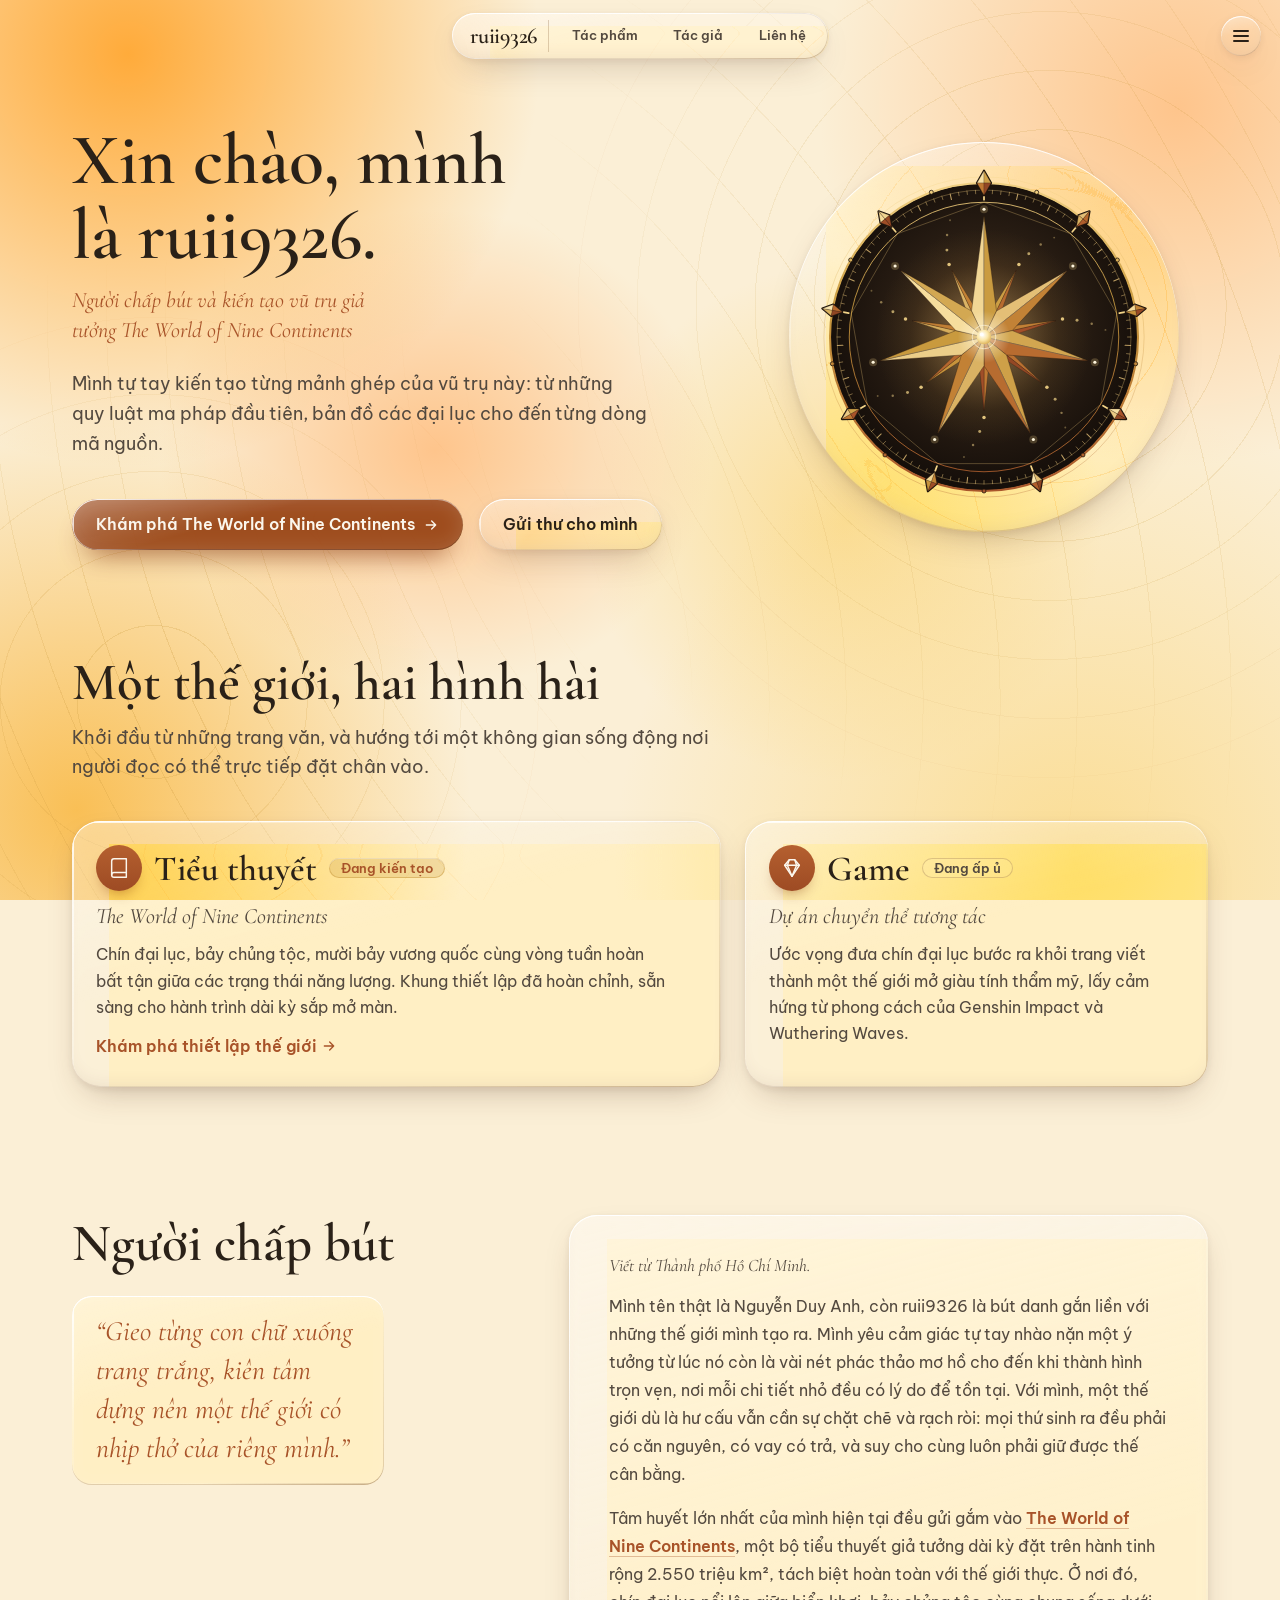
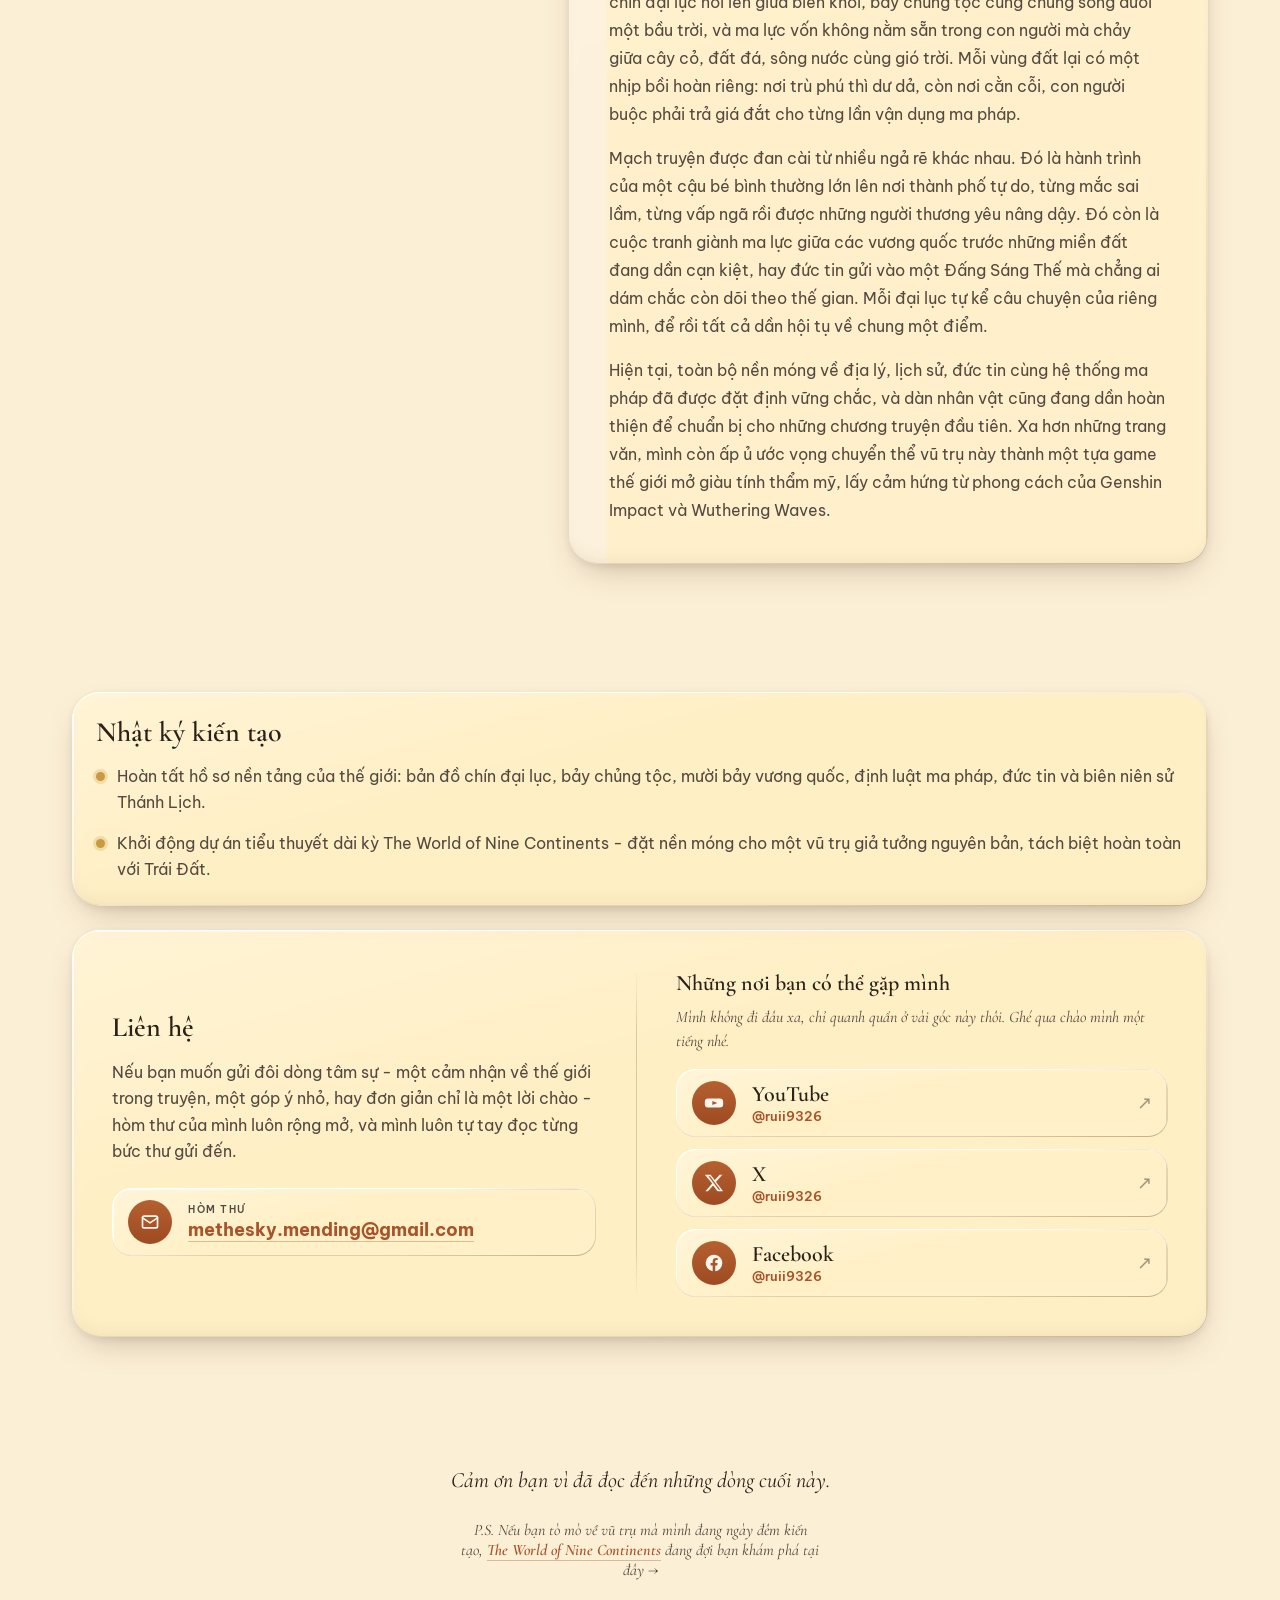
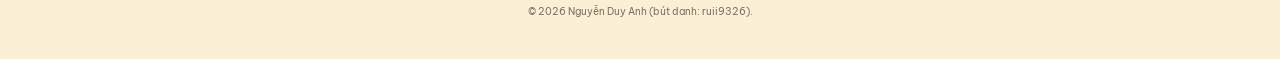
==== commit 62de968c: "in history" ====
--- a/index.html
+++ b/index.html
@@ -10,6 +10,7 @@
       : (window.matchMedia && window.matchMedia('(prefers-color-scheme: dark)').matches ? 'dark' : 'light');
     document.documentElement.setAttribute('data-theme', theme); document.documentElement.setAttribute('data-glass-mode', localStorage.getItem('ruii9326-glass') === 'classic' ? 'classic' : 'liquid');
   } catch (e) {}
+  if (/Chrome\/\d+/.test(navigator.userAgent)) document.documentElement.classList.add('lg-can');
 })();
 </script>
 <meta charset="UTF-8">
@@ -31,7 +32,7 @@
 <meta property="og:image:height" content="630">
 <meta name="twitter:card" content="summary_large_image">
 <link rel="stylesheet" href="https://fonts.googleapis.com/css2?family=Cormorant+Garamond:ital,wght@0,500;0,600;1,500;1,600&family=Be+Vietnam+Pro:wght@400;500;600;700&display=swap">
-<link rel="stylesheet" href="shared/tokens.css">
+<link rel="stylesheet" href="tokens.css">
 <link rel="stylesheet" href="style/site.css">
 <style>
 /* Trang chủ = trang tác giả. Thanh viên thuốc kính → hero (lời chào + quả cầu kính chứa biểu tượng)
@@ -94,8 +95,8 @@
 .btn-primary {
   color: var(--color-icon-on-accent);
   background-color: var(--glass-tint);
-  -webkit-backdrop-filter: blur(var(--glass-blur)) saturate(var(--glass-sat));
-  backdrop-filter: blur(var(--glass-blur)) saturate(var(--glass-sat));
+  -webkit-backdrop-filter: blur(var(--glass-blur-sm)) saturate(1.9);
+  backdrop-filter: blur(var(--glass-blur-sm)) saturate(1.9);
   box-shadow: 0 16px 28px -14px oklch(40% 0.13 45 / 0.75), inset 0 1px 0 oklch(100% 0 0 / 0.55), inset 0 -1px 0 oklch(25% 0.08 40 / 0.4), inset 0 0 20px oklch(100% 0 0 / 0.14);
 }
 .btn-primary svg { width: 16px; height: 16px; flex: none; transition: transform var(--dur-spring) var(--spring); }
@@ -373,12 +374,12 @@
 <body>
 
   <div class="settings-menu" id="settingsMenu">
-    <button class="menu-toggle" type="button" id="settingsMenuToggle" aria-haspopup="true" aria-expanded="false" aria-controls="settingsPopover" aria-label="Cài đặt" data-aria="common.settings">
+    <button class="menu-toggle" type="button" id="settingsMenuToggle" aria-haspopup="true" aria-expanded="false" aria-controls="settingsPopover" aria-label="Cài đặt" data-aria-vi="Cài đặt" data-aria-en="Settings">
       <span class="menu-toggle-bars" aria-hidden="true"><span></span><span></span><span></span></span>
     </button>
     <div class="settings-popover" id="settingsPopover" role="menu">
       <div class="settings-group">
-        <p class="settings-group-label" data-i18n="common.language">Ngôn ngữ</p>
+        <p class="settings-group-label" data-i18n data-vi="Ngôn ngữ" data-en="Language">Ngôn ngữ</p>
         <div class="language-switcher" id="languageSwitcher" role="group" aria-label="Ngôn ngữ / Language">
           <button class="lang-btn active" type="button" data-lang="vi" aria-pressed="true">VI</button>
           <button class="lang-btn" type="button" data-lang="en" aria-pressed="false">EN</button>
@@ -386,29 +387,30 @@
       </div>
       <div class="settings-divider" role="separator"></div>
       <div class="settings-group">
-        <p class="settings-group-label" data-i18n="common.theme">Giao diện</p>
-        <div class="theme-switcher" id="themeSwitcher" role="group" aria-label="Giao diện sáng / tối" data-aria="common.light_dark_theme">
+        <p class="settings-group-label" data-i18n data-vi="Giao diện" data-en="Theme">Giao diện</p>
+        <div class="theme-switcher" id="themeSwitcher" role="group" aria-label="Giao diện sáng / tối" data-aria-vi="Giao diện sáng / tối" data-aria-en="Light / dark theme">
           <button class="theme-btn active" type="button" data-theme-choice="light" aria-pressed="true">
             <svg viewBox="0 0 24 24" fill="none" stroke="currentColor" stroke-width="2" stroke-linecap="round" stroke-linejoin="round" aria-hidden="true"><circle cx="12" cy="12" r="4"/><path d="M12 2v2M12 20v2M4.93 4.93l1.41 1.41M17.66 17.66l1.41 1.41M2 12h2M20 12h2M4.93 19.07l1.41-1.41M17.66 6.34l1.41-1.41"/></svg>
-            <span data-i18n="common.light">Sáng</span>
+            <span data-i18n data-vi="Sáng" data-en="Light">Sáng</span>
           </button>
           <button class="theme-btn" type="button" data-theme-choice="dark" aria-pressed="false">
             <svg viewBox="0 0 24 24" fill="none" stroke="currentColor" stroke-width="2" stroke-linecap="round" stroke-linejoin="round" aria-hidden="true"><path d="M21 12.79A9 9 0 1 1 11.21 3 7 7 0 0 0 21 12.79Z"/></svg>
-            <span data-i18n="common.dark">Tối</span>
+            <span data-i18n data-vi="Tối" data-en="Dark">Tối</span>
           </button>
         </div>
       </div>
-<div class="settings-divider glass-opt" role="separator"></div>
-<div class="settings-group glass-opt">
-<p class="settings-group-label" data-i18n="common.glass_effect">Hiệu ứng kính</p>
-<div class="glass-switcher" id="glassSwitcher" role="group" aria-label="Hiệu ứng kính" data-aria="common.glass_effect">
+<div class="settings-divider" role="separator"></div>
+<div class="settings-group">
+<p class="settings-group-label" data-i18n data-vi="Hiệu ứng kính" data-en="Glass effect">Hiệu ứng kính</p>
+<div class="glass-switcher" id="glassSwitcher" role="group" aria-label="Hiệu ứng kính" data-aria-vi="Hiệu ứng kính" data-aria-en="Glass effect">
+<span class="lg-thumb" aria-hidden="true"></span>
 <button class="glass-btn active" type="button" data-glass-choice="liquid" aria-pressed="true">
 <svg viewBox="0 0 24 24" fill="none" stroke="currentColor" stroke-width="2" stroke-linecap="round" stroke-linejoin="round" aria-hidden="true"><path d="M12 2.5s6 6.2 6 10.5a6 6 0 0 1-12 0C6 8.7 12 2.5 12 2.5Z"/></svg>
-<span data-i18n="common.liquid">Liquid</span>
+<span data-i18n data-vi="Liquid" data-en="Liquid">Liquid</span>
 </button>
 <button class="glass-btn" type="button" data-glass-choice="classic" aria-pressed="false">
 <svg viewBox="0 0 24 24" fill="none" stroke="currentColor" stroke-width="2" stroke-linecap="round" stroke-linejoin="round" aria-hidden="true"><rect x="4" y="4" width="16" height="16" rx="4"/></svg>
-<span data-i18n="common.classic">Cổ điển</span>
+<span data-i18n data-vi="Cổ điển" data-en="Classic">Cổ điển</span>
 </button>
 </div>
 </div>
@@ -420,25 +422,25 @@
   <header class="mast">
     <div class="mast-pill">
       <p class="mast-name">ruii9326</p>
-      <nav class="mast-nav" aria-label="Điều hướng trang" data-aria="home.main.mast-nav">
-        <a href="#tacpham" data-i18n="home.main.a">Tác phẩm</a>
-        <a href="#tacgia" data-i18n="home.main.a_2">Tác giả</a>
-        <a href="#lienhe" data-i18n="home.main.a_3">Liên hệ</a>
+      <nav class="mast-nav" aria-label="Điều hướng trang" data-aria-vi="Điều hướng trang" data-aria-en="Page navigation">
+        <a href="#tacpham" data-i18n data-vi="Tác phẩm" data-en="Works">Tác phẩm</a>
+        <a href="#tacgia" data-i18n data-vi="Tác giả" data-en="Author">Tác giả</a>
+        <a href="#lienhe" data-i18n data-vi="Liên hệ" data-en="Contact">Liên hệ</a>
       </nav>
     </div>
   </header>
 
   <section class="hero" aria-labelledby="pageTitle">
     <div class="hero__body reveal" style="--i:0">
-      <h1 id="pageTitle" data-i18n="home.main.pageTitle">Xin chào, mình là ruii9326.</h1>
-      <p class="hero__role" data-i18n="home.main.hero__role">Người chấp bút và kiến tạo vũ trụ giả tưởng The World of Nine Continents</p>
-      <p class="hero__lead" data-i18n="home.main.hero__lead">Mình tự tay kiến tạo từng mảnh ghép của vũ trụ này: từ những quy luật ma pháp đầu tiên, bản đồ các đại lục cho đến từng dòng mã nguồn.</p>
+      <h1 id="pageTitle" data-i18n data-vi="Xin chào, mình là ruii9326." data-en="Hello, I&#x27;m ruii9326.">Xin chào, mình là ruii9326.</h1>
+      <p class="hero__role" data-i18n data-vi="Người chấp bút và kiến tạo vũ trụ giả tưởng The World of Nine Continents" data-en="Author and architect of the fantasy universe The World of Nine Continents">Người chấp bút và kiến tạo vũ trụ giả tưởng The World of Nine Continents</p>
+      <p class="hero__lead" data-i18n data-vi="Mình tự tay kiến tạo từng mảnh ghép của vũ trụ này: từ những quy luật ma pháp đầu tiên, bản đồ các đại lục cho đến từng dòng mã nguồn." data-en="I craft every piece of this universe by hand: from its first laws of magic and the maps of its continents to every line of code.">Mình tự tay kiến tạo từng mảnh ghép của vũ trụ này: từ những quy luật ma pháp đầu tiên, bản đồ các đại lục cho đến từng dòng mã nguồn.</p>
       <div class="hero__actions">
-        <a class="btn-primary" href="theworldofninecontinents/">
-          <span data-i18n="home.main.span">Khám phá The World of Nine Continents</span>
+        <a class="btn-primary" href="https://ruii9326.github.io/theworldofninecontinents/">
+          <span data-i18n data-vi="Khám phá The World of Nine Continents" data-en="Explore The World of Nine Continents">Khám phá The World of Nine Continents</span>
           <svg viewBox="0 0 24 24" fill="none" stroke="currentColor" stroke-width="2" stroke-linecap="round" stroke-linejoin="round" aria-hidden="true"><path d="M5 12h14M13 6l6 6-6 6"/></svg>
         </a>
-        <a class="btn-link" href="#lienhe" data-i18n="home.main.btn-link">Gửi thư cho mình</a>
+        <a class="btn-link" href="#lienhe" data-i18n data-vi="Gửi thư cho mình" data-en="Write to me">Gửi thư cho mình</a>
       </div>
     </div>
     <figure class="hero__figure">
@@ -480,25 +482,25 @@
 
   <section class="section" id="tacpham" aria-labelledby="worksHeading">
     <div class="section-head">
-      <h2 id="worksHeading" data-i18n="home.tacpham.worksHeading">Một thế giới, hai hình hài</h2>
-      <p data-i18n="home.tacpham.p">Khởi đầu từ những trang văn, và hướng tới một không gian sống động nơi người đọc có thể trực tiếp đặt chân vào.</p>
+      <h2 id="worksHeading" data-i18n data-vi="Một thế giới, hai hình hài" data-en="One world, two forms">Một thế giới, hai hình hài</h2>
+      <p data-i18n data-vi="Khởi đầu từ những trang văn, và hướng tới một không gian sống động nơi người đọc có thể trực tiếp đặt chân vào." data-en="Beginning on the written page, and growing toward a living space you can step right into.">Khởi đầu từ những trang văn, và hướng tới một không gian sống động nơi người đọc có thể trực tiếp đặt chân vào.</p>
     </div>
 
     <div class="work-grid">
-      <a class="split-row__link" href="theworldofninecontinents/">
+      <a class="split-row__link" href="https://ruii9326.github.io/theworldofninecontinents/">
         <div class="split-row">
           <div class="split-row__body">
             <div class="split-row__top">
               <span class="split-row__figure" aria-hidden="true">
                 <svg class="icon-on-accent" viewBox="0 0 24 24" fill="none" stroke-width="1.6" stroke-linecap="round" stroke-linejoin="round"><path d="M4 19.5A2.5 2.5 0 0 1 6.5 17H20"/><path d="M6.5 2H20v20H6.5A2.5 2.5 0 0 1 4 19.5v-15A2.5 2.5 0 0 1 6.5 2z"/></svg>
               </span>
-              <h3 class="split-row__title" data-i18n="home.tacpham.split-row__title">Tiểu thuyết</h3>
-              <span class="split-row__tag tag-writing" data-i18n="home.tacpham.split-row__tag">Đang kiến tạo</span>
+              <h3 class="split-row__title" data-i18n data-vi="Tiểu thuyết" data-en="The Novel">Tiểu thuyết</h3>
+              <span class="split-row__tag tag-writing" data-i18n data-vi="Đang kiến tạo" data-en="In development">Đang kiến tạo</span>
             </div>
             <p class="split-row__meta">The World of Nine Continents</p>
-            <p class="split-row__blurb" data-i18n="home.tacpham.split-row__blurb">Chín đại lục, bảy chủng tộc, mười bảy vương quốc cùng vòng tuần hoàn bất tận giữa các trạng thái năng lượng. Khung thiết lập đã hoàn chỉnh, sẵn sàng cho hành trình dài kỳ sắp mở màn.</p>
+            <p class="split-row__blurb" data-i18n data-vi="Chín đại lục, bảy chủng tộc, mười bảy vương quốc cùng vòng tuần hoàn bất tận giữa các trạng thái năng lượng. Khung thiết lập đã hoàn chỉnh, sẵn sàng cho hành trình dài kỳ sắp mở màn." data-en="Nine continents, seven races, seventeen kingdoms, and the endless cycle between states of energy. The framework is complete, ready for the long journey about to begin.">Chín đại lục, bảy chủng tộc, mười bảy vương quốc cùng vòng tuần hoàn bất tận giữa các trạng thái năng lượng. Khung thiết lập đã hoàn chỉnh, sẵn sàng cho hành trình dài kỳ sắp mở màn.</p>
             <span class="split-row__cta">
-              <span data-i18n="home.tacpham.span">Khám phá thiết lập thế giới</span>
+              <span data-i18n data-vi="Khám phá thiết lập thế giới" data-en="Explore the world">Khám phá thiết lập thế giới</span>
               <svg viewBox="0 0 24 24" fill="none" stroke="currentColor" stroke-width="2" stroke-linecap="round" stroke-linejoin="round" aria-hidden="true"><path d="M5 12h14M13 6l6 6-6 6"/></svg>
             </span>
           </div>
@@ -511,11 +513,11 @@
             <span class="split-row__figure" aria-hidden="true">
               <svg class="icon-on-accent" viewBox="0 0 24 24" fill="none" stroke-width="1.6" stroke-linecap="round" stroke-linejoin="round"><path d="M4 9 9 3h6l5 6-8 12Z"/><path d="M4 9h16"/><path d="M9 3 7 9l5 12"/><path d="M15 3l2 6-5 12"/></svg>
             </span>
-            <h3 class="split-row__title" data-i18n="home.tacpham.split-row__title_2">Game</h3>
-            <span class="split-row__tag tag-soon" data-i18n="home.tacpham.split-row__tag_2">Đang ấp ủ</span>
+            <h3 class="split-row__title" data-i18n data-vi="Game" data-en="Game">Game</h3>
+            <span class="split-row__tag tag-soon" data-i18n data-vi="Đang ấp ủ" data-en="In incubation">Đang ấp ủ</span>
           </div>
-          <p class="split-row__meta" data-i18n="home.tacpham.split-row__meta">Dự án chuyển thể tương tác</p>
-          <p class="split-row__blurb" data-i18n="home.tacpham.split-row__blurb_2">Ước vọng đưa chín đại lục bước ra khỏi trang viết thành một thế giới mở giàu tính thẩm mỹ, lấy cảm hứng từ phong cách của Genshin Impact và Wuthering Waves.</p>
+          <p class="split-row__meta" data-i18n data-vi="Dự án chuyển thể tương tác" data-en="Interactive adaptation">Dự án chuyển thể tương tác</p>
+          <p class="split-row__blurb" data-i18n data-vi="Ước vọng đưa chín đại lục bước ra khỏi trang viết thành một thế giới mở giàu tính thẩm mỹ, lấy cảm hứng từ phong cách của Genshin Impact và Wuthering Waves." data-en="An ambition to bring the nine continents beyond the page into an expressive open world, inspired by the aesthetics of Genshin Impact and Wuthering Waves.">Ước vọng đưa chín đại lục bước ra khỏi trang viết thành một thế giới mở giàu tính thẩm mỹ, lấy cảm hứng từ phong cách của Genshin Impact và Wuthering Waves.</p>
         </div>
       </div>
     </div>
@@ -524,54 +526,54 @@
   <section class="section" id="tacgia" aria-labelledby="aboutHeading">
     <div class="about">
       <div class="about__head">
-        <h2 id="aboutHeading" data-i18n="home.tacgia.aboutHeading">Người chấp bút</h2>
-        <blockquote class="about__quote" data-i18n="home.tacgia.about__quote">“Gieo từng con chữ xuống trang trắng, kiên tâm dựng nên một thế giới có nhịp thở của riêng mình.”</blockquote>
+        <h2 id="aboutHeading" data-i18n data-vi="Người chấp bút" data-en="The author">Người chấp bút</h2>
+        <blockquote class="about__quote" data-i18n data-vi="“Gieo từng con chữ xuống trang trắng, kiên tâm dựng nên một thế giới có nhịp thở của riêng mình.”" data-en="“Sowing words upon the blank page, patiently raising a world that breathes by laws of its own.”">“Gieo từng con chữ xuống trang trắng, kiên tâm dựng nên một thế giới có nhịp thở của riêng mình.”</blockquote>
       </div>
       <div class="about__text">
-        <p class="about__dateline" data-i18n="home.tacgia.about__dateline">Viết từ Thành phố Hồ Chí Minh.</p>
-        <p class="about__para" data-i18n="home.tacgia.about__para">Mình tên thật là Nguyễn Duy Anh, còn ruii9326 là bút danh gắn liền với những thế giới mình tạo ra. Mình yêu cảm giác tự tay nhào nặn một ý tưởng từ lúc nó còn là vài nét phác thảo mơ hồ cho đến khi thành hình trọn vẹn, nơi mỗi chi tiết nhỏ đều có lý do để tồn tại. Với mình, một thế giới dù là hư cấu vẫn cần sự chặt chẽ và rạch ròi: mọi thứ sinh ra đều phải có căn nguyên, có vay có trả, và suy cho cùng luôn phải giữ được thế cân bằng.</p>
-        <p class="about__para" data-i18n="home.tacgia.about__para_2">Tâm huyết lớn nhất của mình hiện tại đều gửi gắm vào <a href="theworldofninecontinents/">The World of Nine Continents</a>, một bộ tiểu thuyết giả tưởng dài kỳ đặt trên hành tinh rộng 2.550 triệu km², tách biệt hoàn toàn với thế giới thực. Ở nơi đó, chín đại lục nổi lên giữa biển khơi, bảy chủng tộc cùng chung sống dưới một bầu trời, và ma lực vốn không nằm sẵn trong con người mà chảy giữa cây cỏ, đất đá, sông nước cùng gió trời. Mỗi vùng đất lại có một nhịp bồi hoàn riêng: nơi trù phú thì dư dả, còn nơi cằn cỗi, con người buộc phải trả giá đắt cho từng lần vận dụng ma pháp.</p>
-        <p class="about__para" data-i18n="home.tacgia.about__para_3">Mạch truyện được đan cài từ nhiều ngả rẽ khác nhau. Đó là hành trình của một cậu bé bình thường lớn lên nơi thành phố tự do, từng mắc sai lầm, từng vấp ngã rồi được những người thương yêu nâng dậy. Đó còn là cuộc tranh giành ma lực giữa các vương quốc trước những miền đất đang dần cạn kiệt, hay đức tin gửi vào một Đấng Sáng Thế mà chẳng ai dám chắc còn dõi theo thế gian. Mỗi đại lục tự kể câu chuyện của riêng mình, để rồi tất cả dần hội tụ về chung một điểm.</p>
-        <p class="about__para" data-i18n="home.tacgia.about__para_4">Hiện tại, toàn bộ nền móng về địa lý, lịch sử, đức tin cùng hệ thống ma pháp đã được đặt định vững chắc, và dàn nhân vật cũng đang dần hoàn thiện để chuẩn bị cho những chương truyện đầu tiên. Xa hơn những trang văn, mình còn ấp ủ ước vọng chuyển thể vũ trụ này thành một tựa game thế giới mở giàu tính thẩm mỹ, lấy cảm hứng từ phong cách của Genshin Impact và Wuthering Waves.</p>
+        <p class="about__dateline" data-i18n data-vi="Viết từ Thành phố Hồ Chí Minh." data-en="Written from Ho Chi Minh City.">Viết từ Thành phố Hồ Chí Minh.</p>
+        <p class="about__para" data-i18n data-vi="Mình tên thật là Nguyễn Duy Anh, còn ruii9326 là bút danh gắn liền với những thế giới mình tạo ra. Mình yêu cảm giác tự tay nhào nặn một ý tưởng từ lúc nó còn là vài nét phác thảo mơ hồ cho đến khi thành hình trọn vẹn, nơi mỗi chi tiết nhỏ đều có lý do để tồn tại. Với mình, một thế giới dù là hư cấu vẫn cần sự chặt chẽ và rạch ròi: mọi thứ sinh ra đều phải có căn nguyên, có vay có trả, và suy cho cùng luôn phải giữ được thế cân bằng." data-en="My given name is Nguyen Duy Anh, though ruii9326 is the name bound to the worlds I create. I love the craft of shaping an idea by hand, from the moment it is only a faint sketch until it takes full form, where every small detail has a reason to exist. To me, even an imagined world demands rigor and clarity: everything that comes into being must have its origin, what is borrowed must be repaid, and in the end the balance must hold.">Mình tên thật là Nguyễn Duy Anh, còn ruii9326 là bút danh gắn liền với những thế giới mình tạo ra. Mình yêu cảm giác tự tay nhào nặn một ý tưởng từ lúc nó còn là vài nét phác thảo mơ hồ cho đến khi thành hình trọn vẹn, nơi mỗi chi tiết nhỏ đều có lý do để tồn tại. Với mình, một thế giới dù là hư cấu vẫn cần sự chặt chẽ và rạch ròi: mọi thứ sinh ra đều phải có căn nguyên, có vay có trả, và suy cho cùng luôn phải giữ được thế cân bằng.</p>
+        <p class="about__para" data-i18n data-vi="Tâm huyết lớn nhất của mình hiện tại đều gửi gắm vào &lt;a href=&quot;https://ruii9326.github.io/theworldofninecontinents/&quot;&gt;The World of Nine Continents&lt;/a&gt;, một bộ tiểu thuyết giả tưởng dài kỳ đặt trên hành tinh rộng 2.550 triệu km², tách biệt hoàn toàn với thế giới thực. Ở nơi đó, chín đại lục nổi lên giữa biển khơi, bảy chủng tộc cùng chung sống dưới một bầu trời, và ma lực vốn không nằm sẵn trong con người mà chảy giữa cây cỏ, đất đá, sông nước cùng gió trời. Mỗi vùng đất lại có một nhịp bồi hoàn riêng: nơi trù phú thì dư dả, còn nơi cằn cỗi, con người buộc phải trả giá đắt cho từng lần vận dụng ma pháp." data-en="My greatest dedication right now belongs to &lt;a href=&quot;https://ruii9326.github.io/theworldofninecontinents/&quot;&gt;The World of Nine Continents&lt;/a&gt;, a long-form fantasy novel set on a planet spanning 2,550 million km², entirely separate from our own world. There, nine continents rise from vast oceans, seven races share a single sky, and mana does not rest within people but flows through plants, earth, rivers, and wind. Each land has its own rhythm of replenishment: where it is bountiful there is plenty, and where it is barren, people must pay dearly for every act of magic.">Tâm huyết lớn nhất của mình hiện tại đều gửi gắm vào <a href="https://ruii9326.github.io/theworldofninecontinents/">The World of Nine Continents</a>, một bộ tiểu thuyết giả tưởng dài kỳ đặt trên hành tinh rộng 2.550 triệu km², tách biệt hoàn toàn với thế giới thực. Ở nơi đó, chín đại lục nổi lên giữa biển khơi, bảy chủng tộc cùng chung sống dưới một bầu trời, và ma lực vốn không nằm sẵn trong con người mà chảy giữa cây cỏ, đất đá, sông nước cùng gió trời. Mỗi vùng đất lại có một nhịp bồi hoàn riêng: nơi trù phú thì dư dả, còn nơi cằn cỗi, con người buộc phải trả giá đắt cho từng lần vận dụng ma pháp.</p>
+        <p class="about__para" data-i18n data-vi="Mạch truyện được đan cài từ nhiều ngả rẽ khác nhau. Đó là hành trình của một cậu bé bình thường lớn lên nơi thành phố tự do, từng mắc sai lầm, từng vấp ngã rồi được những người thương yêu nâng dậy. Đó còn là cuộc tranh giành ma lực giữa các vương quốc trước những miền đất đang dần cạn kiệt, hay đức tin gửi vào một Đấng Sáng Thế mà chẳng ai dám chắc còn dõi theo thế gian. Mỗi đại lục tự kể câu chuyện của riêng mình, để rồi tất cả dần hội tụ về chung một điểm." data-en="The story is woven from many threads. There is the journey of an ordinary boy who grows up in a free city, who makes mistakes and stumbles, then is lifted back up by those who love him. There is the struggle over mana among kingdoms, set against lands slowly drained dry, and a faith placed in a Creator whom no one can be sure still watches over the world. Each continent tells its own story, until they all gradually converge on a single point.">Mạch truyện được đan cài từ nhiều ngả rẽ khác nhau. Đó là hành trình của một cậu bé bình thường lớn lên nơi thành phố tự do, từng mắc sai lầm, từng vấp ngã rồi được những người thương yêu nâng dậy. Đó còn là cuộc tranh giành ma lực giữa các vương quốc trước những miền đất đang dần cạn kiệt, hay đức tin gửi vào một Đấng Sáng Thế mà chẳng ai dám chắc còn dõi theo thế gian. Mỗi đại lục tự kể câu chuyện của riêng mình, để rồi tất cả dần hội tụ về chung một điểm.</p>
+        <p class="about__para" data-i18n data-vi="Hiện tại, toàn bộ nền móng về địa lý, lịch sử, đức tin cùng hệ thống ma pháp đã được đặt định vững chắc, và dàn nhân vật cũng đang dần hoàn thiện để chuẩn bị cho những chương truyện đầu tiên. Xa hơn những trang văn, mình còn ấp ủ ước vọng chuyển thể vũ trụ này thành một tựa game thế giới mở giàu tính thẩm mỹ, lấy cảm hứng từ phong cách của Genshin Impact và Wuthering Waves." data-en="For now, the foundations of its geography, history, faiths, and magic system have been firmly laid, and its ensemble cast is taking shape ahead of the first chapters. Beyond the written page, I also harbor the ambition of adapting this universe into an expressive open-world game, inspired by the aesthetics of Genshin Impact and Wuthering Waves.">Hiện tại, toàn bộ nền móng về địa lý, lịch sử, đức tin cùng hệ thống ma pháp đã được đặt định vững chắc, và dàn nhân vật cũng đang dần hoàn thiện để chuẩn bị cho những chương truyện đầu tiên. Xa hơn những trang văn, mình còn ấp ủ ước vọng chuyển thể vũ trụ này thành một tựa game thế giới mở giàu tính thẩm mỹ, lấy cảm hứng từ phong cách của Genshin Impact và Wuthering Waves.</p>
       </div>
     </div>
   </section>
 
-  <section class="section" id="capnhat" aria-label="Nhật ký và liên hệ" data-aria="home.capnhat.capnhat">
+  <section class="section" id="capnhat" aria-label="Nhật ký và liên hệ" data-aria-vi="Nhật ký và liên hệ" data-aria-en="Log and contact">
     <div class="panel-grid">
       <div class="now-card" id="nhatky">
-        <h2 class="now-card__title" data-i18n="home.nhatky.now-card__title">Nhật ký kiến tạo</h2>
+        <h2 class="now-card__title" data-i18n data-vi="Nhật ký kiến tạo" data-en="Creation log">Nhật ký kiến tạo</h2>
         <!-- Thêm mục mới: sao chép một .log-item, đặt lên đầu danh sách (mới nhất trước). -->
         <ul class="log-list">
           <li class="log-item">
             <span class="log-dot" aria-hidden="true"></span>
-            <span class="log-text" data-i18n="home.nhatky.log-text">Hoàn tất hồ sơ nền tảng của thế giới: bản đồ chín đại lục, bảy chủng tộc, mười bảy vương quốc, định luật ma pháp, đức tin và biên niên sử Thánh Lịch.</span>
+            <span class="log-text" data-i18n data-vi="Hoàn tất hồ sơ nền tảng của thế giới: bản đồ chín đại lục, bảy chủng tộc, mười bảy vương quốc, định luật ma pháp, đức tin và biên niên sử Thánh Lịch." data-en="Completed the world&#x27;s foundational lore: nine continents, seven races, seventeen kingdoms, laws of magic, faiths, and the Sacred Calendar chronicle.">Hoàn tất hồ sơ nền tảng của thế giới: bản đồ chín đại lục, bảy chủng tộc, mười bảy vương quốc, định luật ma pháp, đức tin và biên niên sử Thánh Lịch.</span>
           </li>
           <li class="log-item">
             <span class="log-dot" aria-hidden="true"></span>
-            <span class="log-text" data-i18n="home.nhatky.log-text_2">Khởi động dự án tiểu thuyết dài kỳ The World of Nine Continents - đặt nền móng cho một vũ trụ giả tưởng nguyên bản, tách biệt hoàn toàn với Trái Đất.</span>
+            <span class="log-text" data-i18n data-vi="Khởi động dự án tiểu thuyết dài kỳ The World of Nine Continents - đặt nền móng cho một vũ trụ giả tưởng nguyên bản, tách biệt hoàn toàn với Trái Đất." data-en="Launched the long-form novel project The World of Nine Continents - laying the cornerstone for an original fantasy universe completely separate from Earth.">Khởi động dự án tiểu thuyết dài kỳ The World of Nine Continents - đặt nền móng cho một vũ trụ giả tưởng nguyên bản, tách biệt hoàn toàn với Trái Đất.</span>
           </li>
         </ul>
       </div>
 
       <div class="now-card now-card--contact" id="lienhe">
         <div class="contact-letter">
-          <h2 class="now-card__title" data-i18n="home.lienhe.now-card__title">Liên hệ</h2>
-          <p class="now-card__blurb" data-i18n="home.lienhe.now-card__blurb">Nếu bạn muốn gửi đôi dòng tâm sự - một cảm nhận về thế giới trong truyện, một góp ý nhỏ, hay đơn giản chỉ là một lời chào - hòm thư của mình luôn rộng mở, và mình luôn tự tay đọc từng bức thư gửi đến.</p>
+          <h2 class="now-card__title" data-i18n data-vi="Liên hệ" data-en="Get in touch">Liên hệ</h2>
+          <p class="now-card__blurb" data-i18n data-vi="Nếu bạn muốn gửi đôi dòng tâm sự - một cảm nhận về thế giới trong truyện, một góp ý nhỏ, hay đơn giản chỉ là một lời chào - hòm thư của mình luôn rộng mở, và mình luôn tự tay đọc từng bức thư gửi đến." data-en="If you would like to leave a message - a thought on the world and its stories, a note, or simply a warm hello - my inbox is always open, and I personally read every letter that arrives.">Nếu bạn muốn gửi đôi dòng tâm sự - một cảm nhận về thế giới trong truyện, một góp ý nhỏ, hay đơn giản chỉ là một lời chào - hòm thư của mình luôn rộng mở, và mình luôn tự tay đọc từng bức thư gửi đến.</p>
           <div class="contact-row">
             <span class="contact-icon" aria-hidden="true">
               <svg class="icon-on-accent" viewBox="0 0 24 24" fill="none" stroke="var(--color-icon-on-accent)" stroke-width="2" stroke-linecap="round" stroke-linejoin="round"><rect x="3" y="5" width="18" height="14" rx="2"/><path d="M3 7l9 6 9-6"/></svg>
             </span>
             <span class="contact-mail__text">
-              <span class="contact-mail__label" data-i18n="home.lienhe.contact-mail__label">Hòm thư</span>
+              <span class="contact-mail__label" data-i18n data-vi="Hòm thư" data-en="Mailbox">Hòm thư</span>
               <a class="contact-email" href="mailto:methesky.mending@gmail.com">methesky.mending@gmail.com</a>
             </span>
           </div>
         </div>
 
         <div class="contact-find" role="group" aria-labelledby="hauntsTitle">
-          <h3 class="contact-find__title" id="hauntsTitle" data-i18n="home.lienhe.hauntsTitle">Những nơi bạn có thể gặp mình</h3>
-          <p class="contact-find__blurb" data-i18n="home.lienhe.contact-find__blurb">Mình không đi đâu xa, chỉ quanh quẩn ở vài góc này thôi. Ghé qua chào mình một tiếng nhé.</p>
+          <h3 class="contact-find__title" id="hauntsTitle" data-i18n data-vi="Những nơi bạn có thể gặp mình" data-en="Where you can find me">Những nơi bạn có thể gặp mình</h3>
+          <p class="contact-find__blurb" data-i18n data-vi="Mình không đi đâu xa, chỉ quanh quẩn ở vài góc này thôi. Ghé qua chào mình một tiếng nhé." data-en="I don&#x27;t wander far, just these few corners. Drop by and say hi.">Mình không đi đâu xa, chỉ quanh quẩn ở vài góc này thôi. Ghé qua chào mình một tiếng nhé.</p>
           <ul class="contact-find__list">
             <li>
               <a class="haunt" href="https://youtube.com/@ruii9326">
@@ -601,35 +603,28 @@
   </section>
 
   <footer class="foot-letter">
-    <p class="foot-letter__close" data-i18n="home.lienhe.foot-letter__close">
+    <p class="foot-letter__close" data-i18n data-vi="Cảm ơn bạn vì đã đọc đến những dòng cuối này." data-en="Thank you for reading all the way to the end.">
       Cảm ơn bạn vì đã đọc đến những dòng cuối này.<br>
-      <span class="foot-letter__sign" data-i18n="common.ruii9326">- ruii9326</span>
+      <span class="foot-letter__sign" data-i18n data-vi="- ruii9326" data-en="- ruii9326">- ruii9326</span>
     </p>
 
-    <p class="letter-ps" data-i18n="home.lienhe.letter-ps">P.S. Nếu bạn tò mò về vũ trụ mà mình đang ngày đêm kiến tạo, <a href="theworldofninecontinents/">The World of Nine Continents</a> đang đợi bạn khám phá tại đây →</p>
-
-    <div class="foot-letter__copyright" data-i18n="common.2026_nguyen_duy_anh_pen">
+    <p class="letter-ps" data-i18n data-vi="P.S. Nếu bạn tò mò về vũ trụ mà mình đang ngày đêm kiến tạo, &lt;a href=&quot;https://ruii9326.github.io/theworldofninecontinents/&quot;&gt;The World of Nine Continents&lt;/a&gt; đang đợi bạn khám phá tại đây →" data-en="P.S. If you&#x27;re curious about the universe I am building day by day, &lt;a href=&quot;https://ruii9326.github.io/theworldofninecontinents/&quot;&gt;The World of Nine Continents&lt;/a&gt; is waiting for you to explore right here →">P.S. Nếu bạn tò mò về vũ trụ mà mình đang ngày đêm kiến tạo, <a href="https://ruii9326.github.io/theworldofninecontinents/">The World of Nine Continents</a> đang đợi bạn khám phá tại đây →</p>
+
+    <div class="foot-letter__copyright" data-i18n data-vi="© 2026 Nguyễn Duy Anh (bút danh: ruii9326)." data-en="© 2026 Nguyen Duy Anh (pen name: ruii9326).">
       © 2026 Nguyễn Duy Anh (bút danh: ruii9326).
     </div>
   </footer>
 
 </main>
 
-<!-- Bộ lọc SVG dùng chung cho kính Liquid (chỉ nhân Chromium dùng, xem style/site.css). Khai báo một lần, không cần JS. -->
-<svg style="position: absolute; width: 0; height: 0; pointer-events: none;" aria-hidden="true">
-  <defs>
-    <filter id="liquid-glass" x="-10%" y="-10%" width="120%" height="120%" color-interpolation-filters="sRGB">
-      <feTurbulence type="fractalNoise" baseFrequency="0.012" numOctaves="1" seed="5" result="noise" />
-      <feGaussianBlur in="noise" stdDeviation="2.5" result="smoothNoise" />
-      <feDisplacementMap in="SourceGraphic" in2="smoothNoise" scale="22" xChannelSelector="R" yChannelSelector="G" />
-    </filter>
-  </defs>
-</svg>
-
 <script>
-  window.RUII9326_PAGE = { titleKey: 'home.meta.title', descKey: 'home.meta.desc' };
+  window.RUII9326_PAGE = {
+    titleVi: 'ruii9326 - Tác giả của The World of Nine Continents',
+    titleEn: 'ruii9326 - Author of The World of Nine Continents',
+    descVi: 'ruii9326 (Nguyễn Duy Anh) - người chấp bút và kiến tạo vũ trụ giả tưởng The World of Nine Continents. Tiểu thuyết đang kiến tạo, dự án game đang ấp ủ và thông tin liên hệ.',
+    descEn: 'ruii9326 (Nguyen Duy Anh) - author and architect of the fantasy universe The World of Nine Continents. A novel in development, a game in incubation, and how to get in touch.'
+  };
 </script>
-<script src="shared/i18n.js"></script>
-<script src="shared/core.js"></script>
+<script src="script/site.js"></script>
 </body>
 </html>
--- a/tokens.css
+++ b/tokens.css
@@ -0,0 +1,206 @@
+/* ruii9326 · Liquid Glass
+ * Kính lỏng kiểu iOS / ColorOS trên nền giấy da cũ: lớp kính mờ + bão hòa màu phía sau,
+ * viền sáng gradient (sáng ở góc trên-trái và dưới-phải), ánh bóng bên trong, đổ bóng mềm.
+ * Chuyển động: nhấn thì kính ép lại, thả ra thì nảy lò xo; rê chuột thì kính nhô lên.
+ * KHÔNG có vệt sáng nào chạy theo con trỏ.
+ *
+ * display: Cormorant Garamond · body: Be Vietnam Pro · accent: rust oklch(53.9% 0.124 45) + gold
+ */
+
+:root {
+  color-scheme: light;
+
+  /* ---- paper / ink (giữ nguyên palette gắn với logo) ---- */
+  --color-paper:        oklch(97.4% 0.014 85);   /* #FBF6EC */
+  --color-paper-2:      oklch(94.3% 0.017 84);
+  --color-paper-edge:   oklch(88.4% 0.028 78);
+  --color-rule:         oklch(88.4% 0.028 78 / 0.6);
+  --color-ink:          oklch(25.5% 0.021 67);   /* #2A2118 */
+  --color-ink-soft:     oklch(41.2% 0.022 66);   /* #55493B */
+  --color-muted:        oklch(41.2% 0.022 66 / 0.8);
+
+  --color-accent:       oklch(53.9% 0.124 45);   /* #A8532A rust */
+  --color-accent-hex:   #A8532A;
+  --color-accent-gold:  oklch(71.4% 0.121 81);   /* #C99A3E */
+  --color-accent-soft:  oklch(82.3% 0.101 84);   /* #E4C077 */
+  --color-focus:        oklch(53.9% 0.124 45);
+  --color-accent-border:      oklch(53.9% 0.124 45 / 0.35);
+  --color-accent-gold-border: oklch(71.4% 0.121 81 / 0.5);
+  --color-icon-on-accent:     oklch(97.4% 0.014 85);
+
+  /* vòng tròn icon: mảng phẳng, không điểm sáng góc (giữ nguyên quyết định cũ) */
+  --icon-circle-bg:   linear-gradient(180deg, oklch(58% 0.126 48), oklch(51% 0.122 44));
+  --icon-circle-ring: transparent;
+
+  /* ---- nền: các "vệt màu" mềm để kính có thứ mà khúc xạ ---- */
+  --bg-base: oklch(95.5% 0.035 85);
+  --orb-a: oklch(80% 0.16 68 / 0.95);    /* hổ phách */
+  --orb-b: oklch(84% 0.125 60 / 0.75);    /* hồng đào */
+  --orb-c: oklch(89% 0.115 88 / 0.75);   /* xanh ngọc nhạt, đối sắc lạnh */
+  --orb-d: oklch(82% 0.15 78 / 0.85);    /* vàng mật */
+  --orb-ring: oklch(71.4% 0.121 81 / 0.34);
+
+  /* ---- kính ---- */
+  --glass-fill:        oklch(99% 0.012 85 / 0.07);
+  --glass-fill-strong: oklch(99% 0.012 85 / 0.22);   /* khối chữ dài */
+  --glass-fill-lite:   oklch(99% 0.012 85 / 0.08);   /* kính lồng trong kính (không blur thêm) */
+  --glass-fill-hover:  oklch(99% 0.012 85 / 0.18);
+  --glass-tint:        oklch(49% 0.125 45 / 0.94);   /* kính nhuộm màu gỉ đồng (đủ đặc để chữ sáng đọc rõ) */
+  --glass-blur: 9px;
+  --glass-blur-sm: 5px;
+  --glass-sat: 1.8;
+  --glass-rim-hi:  oklch(100% 0 0 / 1);
+  --glass-rim-mid: oklch(100% 0 0 / 0.14);
+  --glass-rim-lo:  oklch(55% 0.07 65 / 0.30);
+  --glass-sheen:   oklch(100% 0 0 / 0.30);
+  --glass-shadow:  0 14px 34px -14px oklch(32% 0.06 50 / 0.34), 0 2px 8px oklch(32% 0.06 50 / 0.08);
+  --glass-shadow-hover: 0 22px 44px -14px oklch(32% 0.06 50 / 0.40), 0 3px 10px oklch(32% 0.06 50 / 0.10);
+  --glass-inner:   inset 0 1px 0 oklch(100% 0 0 / 0.85), inset 0 -1px 0 oklch(50% 0.06 60 / 0.16), inset 0 -10px 18px -10px oklch(50% 0.07 55 / 0.14), inset 0 0 14px oklch(100% 0 0 / 0.10);
+  --rim-o: 0.9;
+
+  /* ---- dark-mode anchors ---- */
+  --color-paper-dark:      oklch(15.8% 0.017 66);
+  --color-paper-2-dark:    oklch(19.6% 0.020 66);
+  --color-paper-edge-dark: oklch(28.9% 0.030 60);
+  --color-ink-dark:        oklch(92.9% 0.017 84);
+  --color-ink-soft-dark:   oklch(80.9% 0.023 78);
+  --color-accent-dark:     oklch(69.4% 0.114 61);
+  --color-accent-gold-dark:oklch(80.5% 0.106 78);
+  --color-accent-soft-dark:oklch(87.6% 0.084 82);
+
+  /* ---- type ---- */
+  --font-display: 'Cormorant Garamond', ui-serif, Georgia, serif;
+  --font-body:    'Be Vietnam Pro', -apple-system, ui-sans-serif, sans-serif;
+
+  --text-xs:   0.64rem;
+  --text-sm:   0.8rem;
+  --text-base: 1rem;
+  --text-md:   1.1rem;
+  --text-lg:   1.375rem;
+  --text-xl:   1.75rem;
+  --text-2xl:  2.2rem;
+  --text-3xl:  2.75rem;
+  --text-display:   clamp(2.5rem, 5.5vw + 1rem, 4.5rem);
+  --text-display-s: clamp(2rem, 4vw + 1rem, 3.3rem);
+
+  /* ---- spacing (4pt) ---- */
+  --space-3xs: 0.125rem;
+  --space-2xs: 0.25rem;
+  --space-xs:  0.5rem;
+  --space-sm:  0.75rem;
+  --space-md:  1rem;
+  --space-lg:  1.5rem;
+  --space-xl:  2.5rem;
+  --space-2xl: 4rem;
+  --space-3xl: 6rem;
+  --space-4xl: 9rem;
+
+  /* ---- chuyển động: lò xo cho kính ---- */
+  --ease-out:    cubic-bezier(0.16, 1, 0.3, 1);
+  --ease-in:     cubic-bezier(0.7, 0, 0.84, 0);
+  --ease-in-out: cubic-bezier(0.65, 0, 0.35, 1);
+  --spring:      cubic-bezier(0.34, 1.56, 0.64, 1);      /* dự phòng cho trình duyệt cũ */
+  --spring-soft: cubic-bezier(0.22, 1.2, 0.36, 1);
+  --dur-micro: 120ms;
+  --dur-short: 220ms;
+  --dur-long:  420ms;
+  --dur-spring: 750ms;
+  --dur-press: 150ms;
+
+  /* độ ép khi nhấn (thẻ lớn ép nhẹ, nút nhỏ ép sâu hơn) */
+  --press-card:  0.985;
+  --press-small: 0.93;
+  --hover-lift-card: -4px;
+
+  /* ---- misc ---- */
+  --rule-hair: 1px;
+  --radius-card: 28px;
+  --radius-md: 20px;
+  --radius-pill: 999px;
+  --page-gutter: 1.4rem;
+  --nav-offset: 5.5rem;
+
+  --z-base: 1; --z-raised: 10; --z-dropdown: 100; --z-sticky: 200; --z-modal: 400; --z-toast: 500; --z-tooltip: 600;
+}
+
+/* lò xo thật (linear()) khi trình duyệt hỗ trợ */
+@supports (transition-timing-function: linear(0, 1)) {
+  :root {
+    --spring: linear(0, 0.018, 0.067, 0.139, 0.229, 0.329, 0.435, 0.542, 0.645, 0.743, 0.832, 0.911, 0.979, 1.036, 1.081, 1.116, 1.14, 1.155, 1.162, 1.162, 1.157, 1.147, 1.134, 1.118, 1.101, 1.084, 1.067, 1.05, 1.035, 1.021, 1.009, 0.999, 0.99, 0.984, 0.979, 0.976, 0.974, 0.973, 0.974, 0.975, 0.977, 0.979, 0.982, 0.985, 0.988, 0.99, 0.993, 0.995, 1);
+    --spring-soft: linear(0, 0.008, 0.031, 0.065, 0.108, 0.157, 0.211, 0.268, 0.326, 0.384, 0.441, 0.497, 0.551, 0.602, 0.65, 0.695, 0.737, 0.775, 0.81, 0.841, 0.869, 0.894, 0.917, 0.936, 0.953, 0.968, 0.98, 0.991, 0.999, 1.006, 1.012, 1.017, 1.02, 1.022, 1.024, 1.025, 1.025, 1.025, 1.025, 1.024, 1.023, 1.022, 1.02, 1.019, 1.017, 1.016, 1.015, 1.013, 1);
+  }
+}
+
+html[data-theme="dark"] {
+  color-scheme: dark;
+
+  --color-paper:      var(--color-paper-dark);
+  --color-paper-2:    var(--color-paper-2-dark);
+  --color-paper-edge: var(--color-paper-edge-dark);
+  --color-rule:       oklch(28.9% 0.030 60 / 0.6);
+  --color-ink:        var(--color-ink-dark);
+  --color-ink-soft:   var(--color-ink-soft-dark);
+  --color-muted:      oklch(80.9% 0.023 78 / 0.8);
+
+  --color-accent:      var(--color-accent-dark);
+  --color-accent-gold: var(--color-accent-gold-dark);
+  --color-accent-soft: var(--color-accent-soft-dark);
+  --color-focus:       var(--color-accent-dark);
+  --color-accent-border:      oklch(69.4% 0.114 61 / 0.38);
+  --color-accent-gold-border: oklch(80.5% 0.106 78 / 0.38);
+
+  --color-icon-on-accent: oklch(88% 0.026 84);
+  --icon-circle-bg: linear-gradient(180deg, oklch(43% 0.086 52), oklch(37% 0.076 48));
+  --icon-circle-ring: transparent;
+
+  --bg-base: oklch(14.5% 0.022 80);
+  --orb-a: oklch(58% 0.14 80 / 0.70);
+  --orb-b: oklch(52% 0.13 72 / 0.55);
+  --orb-c: oklch(60% 0.13 88 / 0.50);
+  --orb-d: oklch(52% 0.13 78 / 0.60);
+  --orb-ring: oklch(80.5% 0.106 78 / 0.20);
+
+  --glass-fill:        oklch(98% 0.012 85 / 0.035);
+  --glass-fill-strong: oklch(98% 0.012 85 / 0.075);
+  --glass-fill-lite:   oklch(98% 0.012 85 / 0.03);
+  --glass-fill-hover:  oklch(98% 0.012 85 / 0.09);
+  --glass-tint:        oklch(48% 0.11 62 / 0.92);
+  --glass-rim-hi:  oklch(100% 0 0 / 0.70);
+  --glass-rim-mid: oklch(100% 0 0 / 0.05);
+  --glass-rim-lo:  oklch(100% 0 0 / 0.20);
+  --glass-sheen:   oklch(100% 0 0 / 0.13);
+  --glass-shadow:  0 16px 36px -14px oklch(5% 0.01 60 / 0.65), 0 2px 8px oklch(5% 0.01 60 / 0.30);
+  --glass-shadow-hover: 0 24px 48px -14px oklch(5% 0.01 60 / 0.72), 0 3px 10px oklch(5% 0.01 60 / 0.34);
+  --glass-inner:   inset 0 1px 0 oklch(100% 0 0 / 0.22), inset 0 -1px 0 oklch(0% 0 0 / 0.25), inset 0 0 26px oklch(100% 0 0 / 0.045);
+  --rim-o: 0.85;
+}
+
+/* người dùng bật "giảm độ trong suốt": đổi sang nền đặc, bỏ blur */
+@media (prefers-reduced-transparency: reduce) {
+  :root {
+    --glass-fill:        oklch(97% 0.014 85 / 0.96);
+    --glass-fill-strong: oklch(97% 0.014 85 / 0.98);
+    --glass-fill-lite:   oklch(95% 0.016 84 / 0.9);
+    --glass-fill-hover:  oklch(98% 0.012 85 / 1);
+    --glass-blur: 0px; --glass-blur-sm: 0px; --glass-sat: 1;
+  }
+  html[data-theme="dark"] {
+    --glass-fill:        oklch(21% 0.02 64 / 0.97);
+    --glass-fill-strong: oklch(22% 0.02 64 / 0.99);
+    --glass-fill-lite:   oklch(25% 0.02 64 / 0.9);
+    --glass-fill-hover:  oklch(27% 0.022 64 / 1);
+  }
+}
+
+/* "giảm chuyển động": vẫn giữ phản hồi khi rê/nhấn (do chính người dùng kích hoạt)
+   nhưng bỏ nảy lò xo, ép nhẹ hơn, chuyển nhanh hơn. Chuyển động tự chạy thì tắt. */
+@media (prefers-reduced-motion: reduce) {
+  :root {
+    --spring: cubic-bezier(0.16, 1, 0.3, 1);
+    --spring-soft: cubic-bezier(0.16, 1, 0.3, 1);
+    --dur-spring: 260ms;
+    --press-card: 0.992;
+    --press-small: 0.96;
+    --hover-lift-card: -2px;
+  }
+}
--- a/style/site.css
+++ b/style/site.css
@@ -67,8 +67,6 @@
    ============================================================ */
 :is(.mast-pill, .menu-toggle, .back-link-icon, .settings-popover, .now-card, .split-row, .emblem, .to-top, .toc-card, .about__text, .btn-primary, .btn-link) {
   position: relative;
-  isolation: isolate;
-  transform: translateZ(0);
   background-color: var(--glass-fill);
   -webkit-backdrop-filter: blur(var(--glass-blur)) saturate(var(--glass-sat));
   backdrop-filter: blur(var(--glass-blur)) saturate(var(--glass-sat));
@@ -471,30 +469,17 @@
 }
 
 /* ============================================================
-   CHẾ ĐỘ KÍNH: Liquid / Cổ điển
-   - Mặc định (Safari, Firefox, iOS, và chế độ Cổ điển): kính mờ CSS ở nhóm 1 phía trên.
-   - Liquid chỉ bật trên nhân Chromium, nhận biết bằng @supports (không dò User-Agent): url(#liquid-glass) trỏ tới
-     bộ lọc SVG duy nhất khai báo cuối <body> của mỗi trang. Safari / Firefox không hỗ trợ url() trong backdrop-filter.
-   - Chế độ đang chọn lưu ở html[data-glass-mode] (script đầu <head> + công tắc trong shared/core.js).
-   ============================================================ */
-:root { --lg-blur: 10px; --lg-sat: 175%; }   /* chỉnh độ mờ / bão hòa của kính Liquid ở đây */
-
-@supports (not (-moz-appearance: none)) and (not (background: -webkit-named-image(i))) {
-  html[data-glass-mode="liquid"] :is(.mast-pill, .menu-toggle, .back-link-icon, .settings-popover, .now-card, .split-row, .emblem, .to-top, .toc-card, .about__text, .btn-primary, .btn-link) {
-    -webkit-backdrop-filter: url(#liquid-glass) blur(var(--lg-blur)) saturate(var(--lg-sat));
-    backdrop-filter: url(#liquid-glass) blur(var(--lg-blur)) saturate(var(--lg-sat));
-  }
-}
-/* người dùng bật "giảm độ trong suốt": bỏ hẳn bộ lọc, giữ nền đặc từ tokens.css */
-@media (prefers-reduced-transparency: reduce) {
-  html[data-glass-mode] :is(.mast-pill, .menu-toggle, .back-link-icon, .settings-popover, .now-card, .split-row, .emblem, .to-top, .toc-card, .about__text, .btn-primary, .btn-link) { -webkit-backdrop-filter: none; backdrop-filter: none; }
-}
-/* Safari / Firefox chỉ có một kiểu kính, nên ẩn công tắc Liquid / Cổ điển */
-@supports not ((not (-moz-appearance: none)) and (not (background: -webkit-named-image(i)))) {
-  .glass-opt { display: none; }
-}
-
+   CHẾ ĐỘ KÍNH: Liquid (khúc xạ, ít mờ) / Cổ điển (kính CSS như trước)
+   html.lg-can  = trình duyệt có khúc xạ (đặt sớm bởi script ở <head>); chế độ lưu ở data-glass-mode.
+   ============================================================ */
+html:not(.lg-can) .glass-opt { display: none; }               /* Safari / Firefox: không có gì để chuyển */
+html.lg-can[data-glass-mode="liquid"][data-theme],
+html.lg-can[data-glass-mode="liquid"][data-theme] :is(.mast-pill, .settings-popover) {   /* Liquid: kính trong hơn, để mép khúc xạ lộ rõ */
+  --glass-blur: 0.1px;
+  --glass-blur-sm: 0.1px;
+}
 /* hiệu ứng loang khi chuyển chế độ (chỉ chạy lúc đang chuyển, không đụng tới nơi khác) */
 html.lg-vt::view-transition-old(root), html.lg-vt::view-transition-new(root) { animation: none; mix-blend-mode: normal; }
 html.lg-vt::view-transition-old(root) { z-index: 1; }
 html.lg-vt::view-transition-new(root) { z-index: 2; }
+
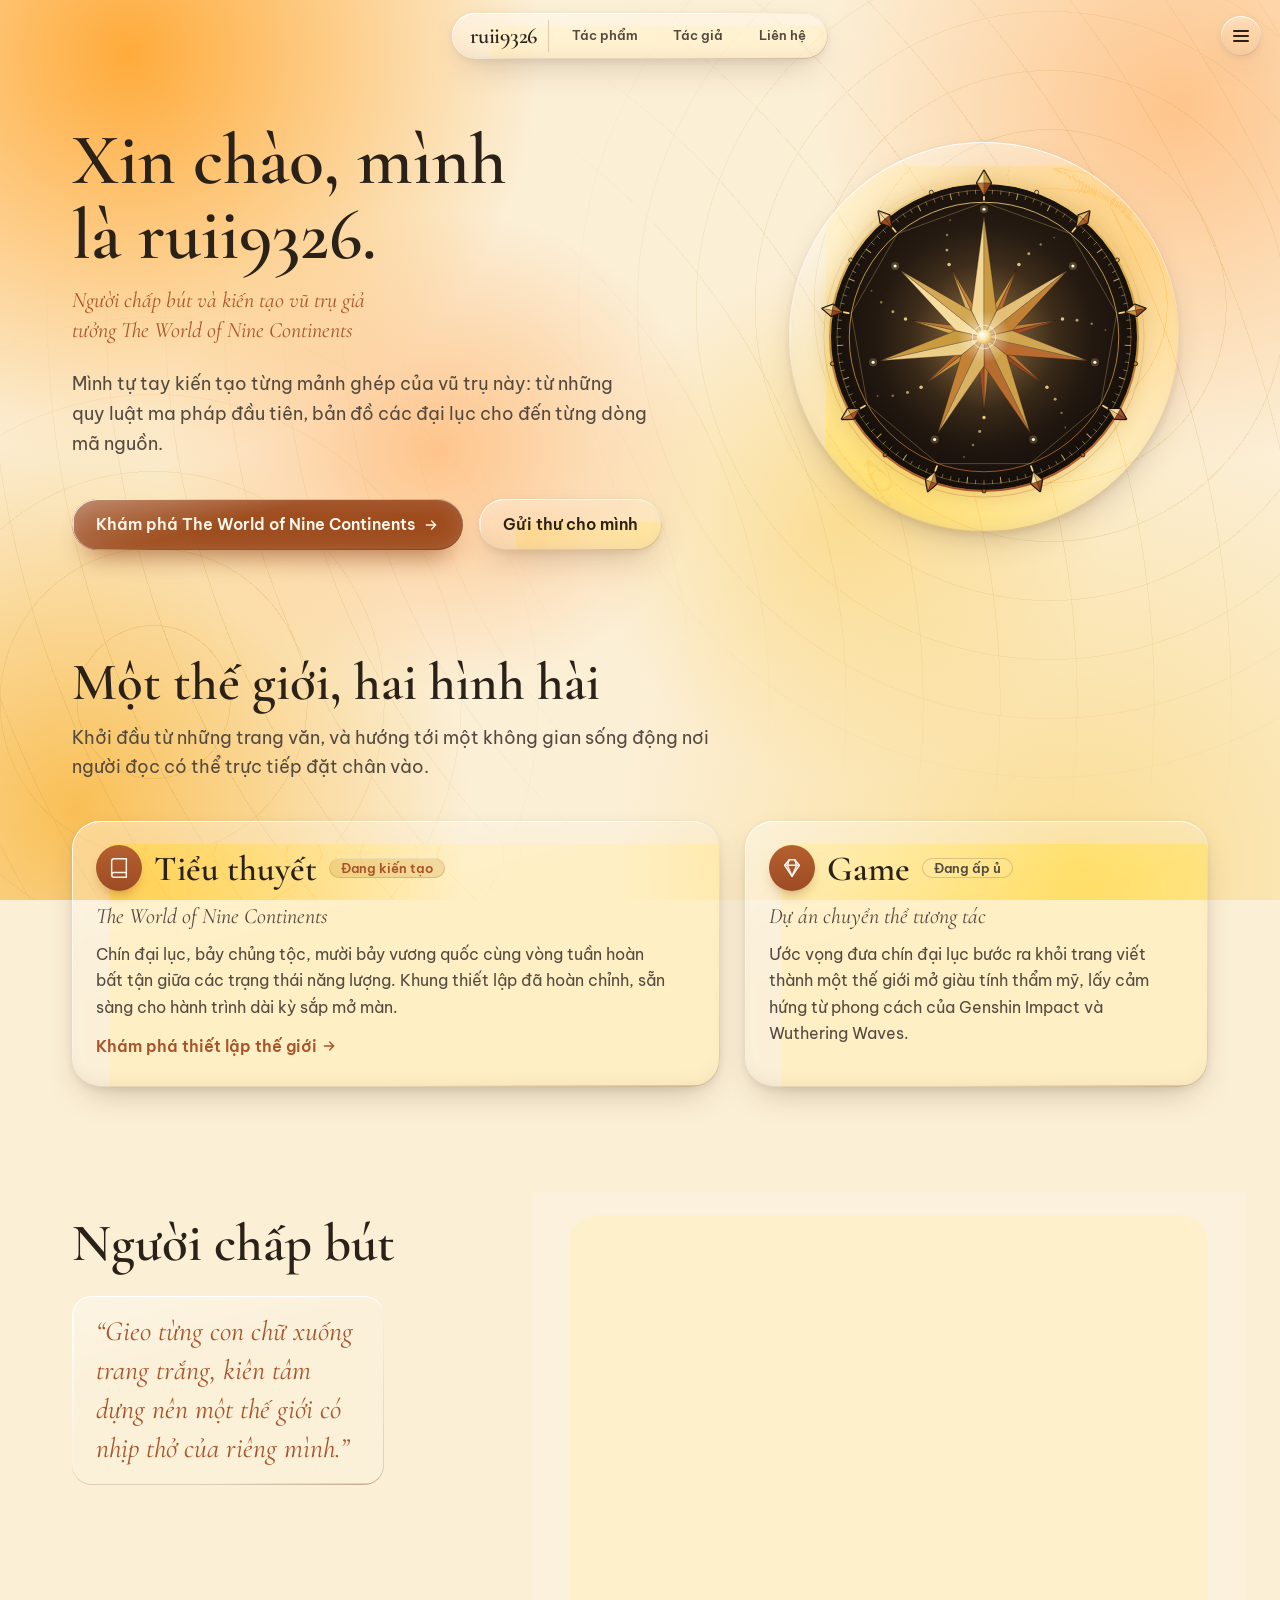
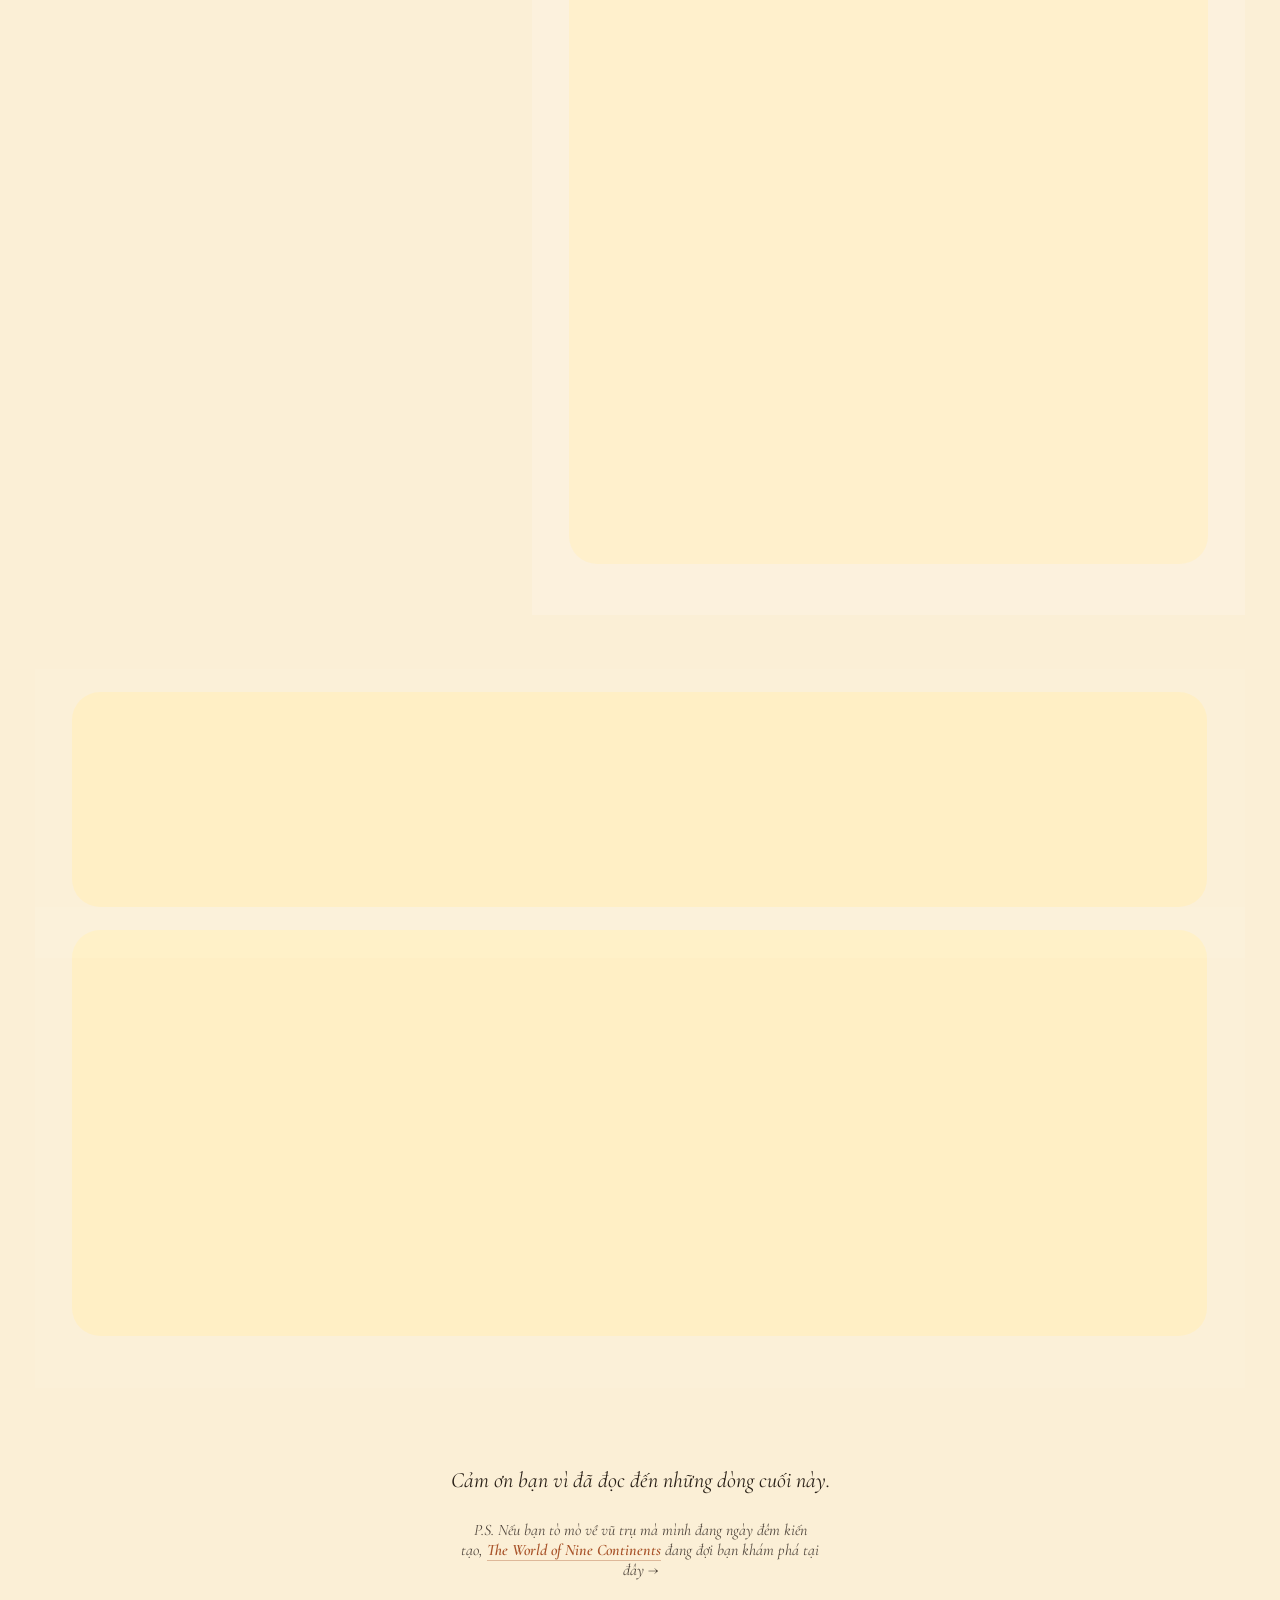
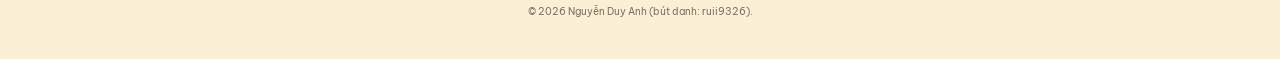
==== commit 3d20782c: "fixxxxxxxx" ====
--- a/index.html
+++ b/index.html
@@ -8,9 +8,14 @@
     var theme = saved === 'dark' || saved === 'light'
       ? saved
       : (window.matchMedia && window.matchMedia('(prefers-color-scheme: dark)').matches ? 'dark' : 'light');
-    document.documentElement.setAttribute('data-theme', theme); document.documentElement.setAttribute('data-glass-mode', localStorage.getItem('ruii9326-glass') === 'classic' ? 'classic' : 'liquid');
-  } catch (e) {}
-  if (/Chrome\/\d+/.test(navigator.userAgent)) document.documentElement.classList.add('lg-can');
+    var canLiquid = /Chrome\/\d+/.test(navigator.userAgent) && !(window.matchMedia && window.matchMedia('(prefers-reduced-transparency: reduce)').matches);
+    if (canLiquid) document.documentElement.classList.add('lg-can');
+    var glass = canLiquid ? (localStorage.getItem('ruii9326-glass') === 'classic' ? 'classic' : 'liquid') : 'classic';
+    document.documentElement.setAttribute('data-theme', theme);
+    document.documentElement.setAttribute('data-glass-mode', glass);
+  } catch (e) {
+    document.documentElement.setAttribute('data-glass-mode', 'classic');
+  }
 })();
 </script>
 <meta charset="UTF-8">
@@ -122,11 +127,13 @@
   width: 100%;
   height: 100%;
   border-radius: 50%;
+  filter: drop-shadow(0 0 12px oklch(71.4% 0.121 81 / 0.5));
+  will-change: transform;
   animation: breathe 7s ease-in-out infinite;
 }
 @keyframes breathe {
-  0%, 100% { transform: scale(1);     filter: drop-shadow(0 0 8px oklch(71.4% 0.121 81 / 0.45)); }
-  50%      { transform: scale(1.025); filter: drop-shadow(0 0 16px oklch(71.4% 0.121 81 / 0.6)); }
+  0%, 100% { transform: scale(1); }
+  50%      { transform: scale(1.025); }
 }
 @media (prefers-reduced-motion: reduce) {
   .emblem { animation: reveal .25s ease backwards; }
@@ -399,8 +406,8 @@
           </button>
         </div>
       </div>
-<div class="settings-divider" role="separator"></div>
-<div class="settings-group">
+<div class="settings-divider glass-opt" role="separator"></div>
+<div class="settings-group glass-opt">
 <p class="settings-group-label" data-i18n data-vi="Hiệu ứng kính" data-en="Glass effect">Hiệu ứng kính</p>
 <div class="glass-switcher" id="glassSwitcher" role="group" aria-label="Hiệu ứng kính" data-aria-vi="Hiệu ứng kính" data-aria-en="Glass effect">
 <span class="lg-thumb" aria-hidden="true"></span>
--- a/tokens.css
+++ b/tokens.css
@@ -175,6 +175,38 @@
   --rim-o: 0.85;
 }
 
+/* ---- chế độ Cổ điển (nền kính satin tinh thể sáng trong, sắc nét, tối ưu) ---- */
+html[data-glass-mode="classic"] {
+  --glass-fill:        oklch(99.2% 0.008 85 / 0.56);
+  --glass-fill-strong: oklch(99.2% 0.008 85 / 0.72);
+  --glass-fill-lite:   oklch(99.5% 0.006 85 / 0.44);
+  --glass-fill-hover:  oklch(99.5% 0.008 85 / 0.72);
+  --glass-blur: 14px;
+  --glass-blur-sm: 12px;
+  --glass-sat: 1.5;
+  --glass-rim-hi:  oklch(100% 0 0 / 0.94);
+  --glass-rim-mid: oklch(88% 0.05 80 / 0.28);
+  --glass-rim-lo:  oklch(68% 0.08 70 / 0.32);
+  --glass-sheen:   oklch(100% 0 0 / 0.48);
+  --glass-shadow:  0 10px 28px -10px oklch(32% 0.05 55 / 0.18), 0 2px 6px oklch(32% 0.05 55 / 0.06);
+  --glass-shadow-hover: 0 18px 38px -12px oklch(32% 0.06 50 / 0.24), 0 4px 12px oklch(32% 0.05 55 / 0.08);
+  --glass-inner:   inset 0 1px 0 oklch(100% 0 0 / 0.92), inset 0 -1px 0 oklch(65% 0.06 70 / 0.14), inset 0 0 0 1px oklch(100% 0 0 / 0.25);
+  --rim-o: 0.95;
+}
+html[data-glass-mode="classic"][data-theme="dark"] {
+  --glass-fill:        oklch(22% 0.022 68 / 0.62);
+  --glass-fill-strong: oklch(24% 0.024 68 / 0.76);
+  --glass-fill-lite:   oklch(26% 0.022 68 / 0.48);
+  --glass-fill-hover:  oklch(27% 0.026 68 / 0.74);
+  --glass-rim-hi:  oklch(92% 0.06 80 / 0.36);
+  --glass-rim-mid: oklch(80% 0.04 75 / 0.10);
+  --glass-rim-lo:  oklch(75% 0.05 70 / 0.18);
+  --glass-sheen:   oklch(95% 0.04 82 / 0.14);
+  --glass-shadow:  0 14px 32px -12px oklch(5% 0.01 60 / 0.55), 0 2px 8px oklch(5% 0.01 60 / 0.24);
+  --glass-shadow-hover: 0 22px 42px -12px oklch(5% 0.01 60 / 0.65), 0 4px 12px oklch(5% 0.01 60 / 0.30);
+  --glass-inner:   inset 0 1px 0 oklch(95% 0.05 82 / 0.22), inset 0 -1px 0 oklch(0% 0 0 / 0.35), inset 0 0 20px oklch(85% 0.06 80 / 0.04);
+}
+
 /* người dùng bật "giảm độ trong suốt": đổi sang nền đặc, bỏ blur */
 @media (prefers-reduced-transparency: reduce) {
   :root {
@@ -185,6 +217,19 @@
     --glass-blur: 0px; --glass-blur-sm: 0px; --glass-sat: 1;
   }
   html[data-theme="dark"] {
+    --glass-fill:        oklch(21% 0.02 64 / 0.97);
+    --glass-fill-strong: oklch(22% 0.02 64 / 0.99);
+    --glass-fill-lite:   oklch(25% 0.02 64 / 0.9);
+    --glass-fill-hover:  oklch(27% 0.022 64 / 1);
+  }
+  html[data-glass-mode="classic"] {
+    --glass-fill:        oklch(97% 0.014 85 / 0.96);
+    --glass-fill-strong: oklch(97% 0.014 85 / 0.98);
+    --glass-fill-lite:   oklch(95% 0.016 84 / 0.9);
+    --glass-fill-hover:  oklch(98% 0.012 85 / 1);
+    --glass-blur: 0px; --glass-blur-sm: 0px; --glass-sat: 1;
+  }
+  html[data-glass-mode="classic"][data-theme="dark"] {
     --glass-fill:        oklch(21% 0.02 64 / 0.97);
     --glass-fill-strong: oklch(22% 0.02 64 / 0.99);
     --glass-fill-lite:   oklch(25% 0.02 64 / 0.9);
--- a/style/site.css
+++ b/style/site.css
@@ -42,6 +42,8 @@
   inset: 0;
   z-index: -1;
   pointer-events: none;
+  will-change: transform;
+  transform: translateZ(0);
 }
 body::before {
   background:
@@ -71,14 +73,17 @@
   -webkit-backdrop-filter: blur(var(--glass-blur)) saturate(var(--glass-sat));
   backdrop-filter: blur(var(--glass-blur)) saturate(var(--glass-sat));
   box-shadow: var(--glass-shadow), var(--glass-inner);
-  transition: transform var(--dur-spring) var(--spring), box-shadow var(--dur-short) ease, background-color var(--dur-short) ease;
+  transition: transform var(--dur-spring) var(--spring), background-color var(--dur-short) ease;
+}
+:is(.now-card, .split-row, .toc-card, .about__text) {
+  contain: layout style;
 }
 :is(.haunt, .contact-row, .mini-pill, .about__quote) {
   position: relative;
   isolation: isolate;
   background-color: var(--glass-fill-lite);
   box-shadow: inset 0 1px 0 var(--glass-rim-hi), inset 0 -1px 0 var(--glass-rim-lo), inset 0 0 12px oklch(100% 0 0 / .08);
-  transition: transform var(--dur-spring) var(--spring), box-shadow var(--dur-short) ease, background-color var(--dur-short) ease;
+  transition: transform var(--dur-spring) var(--spring), background-color var(--dur-short) ease;
 }
 
 /* ánh bóng chéo bên trong kính */
@@ -372,6 +377,7 @@
   pointer-events: none;
   background: var(--lens-fill);
   box-shadow: var(--lens-shadow);
+  will-change: translate, width, scale;
   transition: translate .6s var(--spring-soft), width .6s var(--spring-soft), scale .5s var(--spring), opacity .22s ease;
 }
 .mast-lens.on { opacity: 1; }
@@ -409,6 +415,18 @@
   --lens-shadow: inset 0 1px 0 oklch(100% 0 0 / .38), inset 0 -1px 0 oklch(0% 0 0 / .3), inset 0 0 12px oklch(100% 0 0 / .08), 0 5px 14px -4px oklch(0% 0 0 / .5);
   --glass-track: oklch(0% 0 0 / .32);
   --glass-fill-nav: oklch(98% .012 85 / .10);
+}
+html[data-glass-mode="classic"] {
+  --glass-fill-nav: oklch(99.2% 0.008 85 / 0.68);
+  --lens-fill: oklch(100% 0 0 / 0.88);
+  --lens-shadow: inset 0 1px 0 #fff, inset 0 -1px 0 oklch(65% 0.06 70 / 0.12), 0 4px 12px -4px oklch(40% 0.06 55 / 0.18);
+  --glass-track: oklch(40% 0.04 60 / 0.11);
+}
+html[data-glass-mode="classic"][data-theme="dark"] {
+  --glass-fill-nav: oklch(21% 0.022 68 / 0.72);
+  --lens-fill: oklch(95% 0.04 82 / 0.16);
+  --lens-shadow: inset 0 1px 0 oklch(95% 0.05 82 / 0.34), inset 0 -1px 0 oklch(0% 0 0 / 0.35), 0 4px 12px -4px oklch(0% 0 0 / 0.45);
+  --glass-track: oklch(0% 0 0 / 0.36);
 }
 
 /* ============================================================
@@ -474,9 +492,9 @@
    ============================================================ */
 html:not(.lg-can) .glass-opt { display: none; }               /* Safari / Firefox: không có gì để chuyển */
 html.lg-can[data-glass-mode="liquid"][data-theme],
-html.lg-can[data-glass-mode="liquid"][data-theme] :is(.mast-pill, .settings-popover) {   /* Liquid: kính trong hơn, để mép khúc xạ lộ rõ */
-  --glass-blur: 0.1px;
-  --glass-blur-sm: 0.1px;
+html.lg-can[data-glass-mode="liquid"][data-theme] :is(.mast-pill, .settings-popover) {   /* Liquid: kính trong hơn, để mép khúc xạ lộ rõ; blur nhẹ thay AA_BLUR bằng GPU */
+  --glass-blur: 0.45px;
+  --glass-blur-sm: 0.35px;
 }
 /* hiệu ứng loang khi chuyển chế độ (chỉ chạy lúc đang chuyển, không đụng tới nơi khác) */
 html.lg-vt::view-transition-old(root), html.lg-vt::view-transition-new(root) { animation: none; mix-blend-mode: normal; }
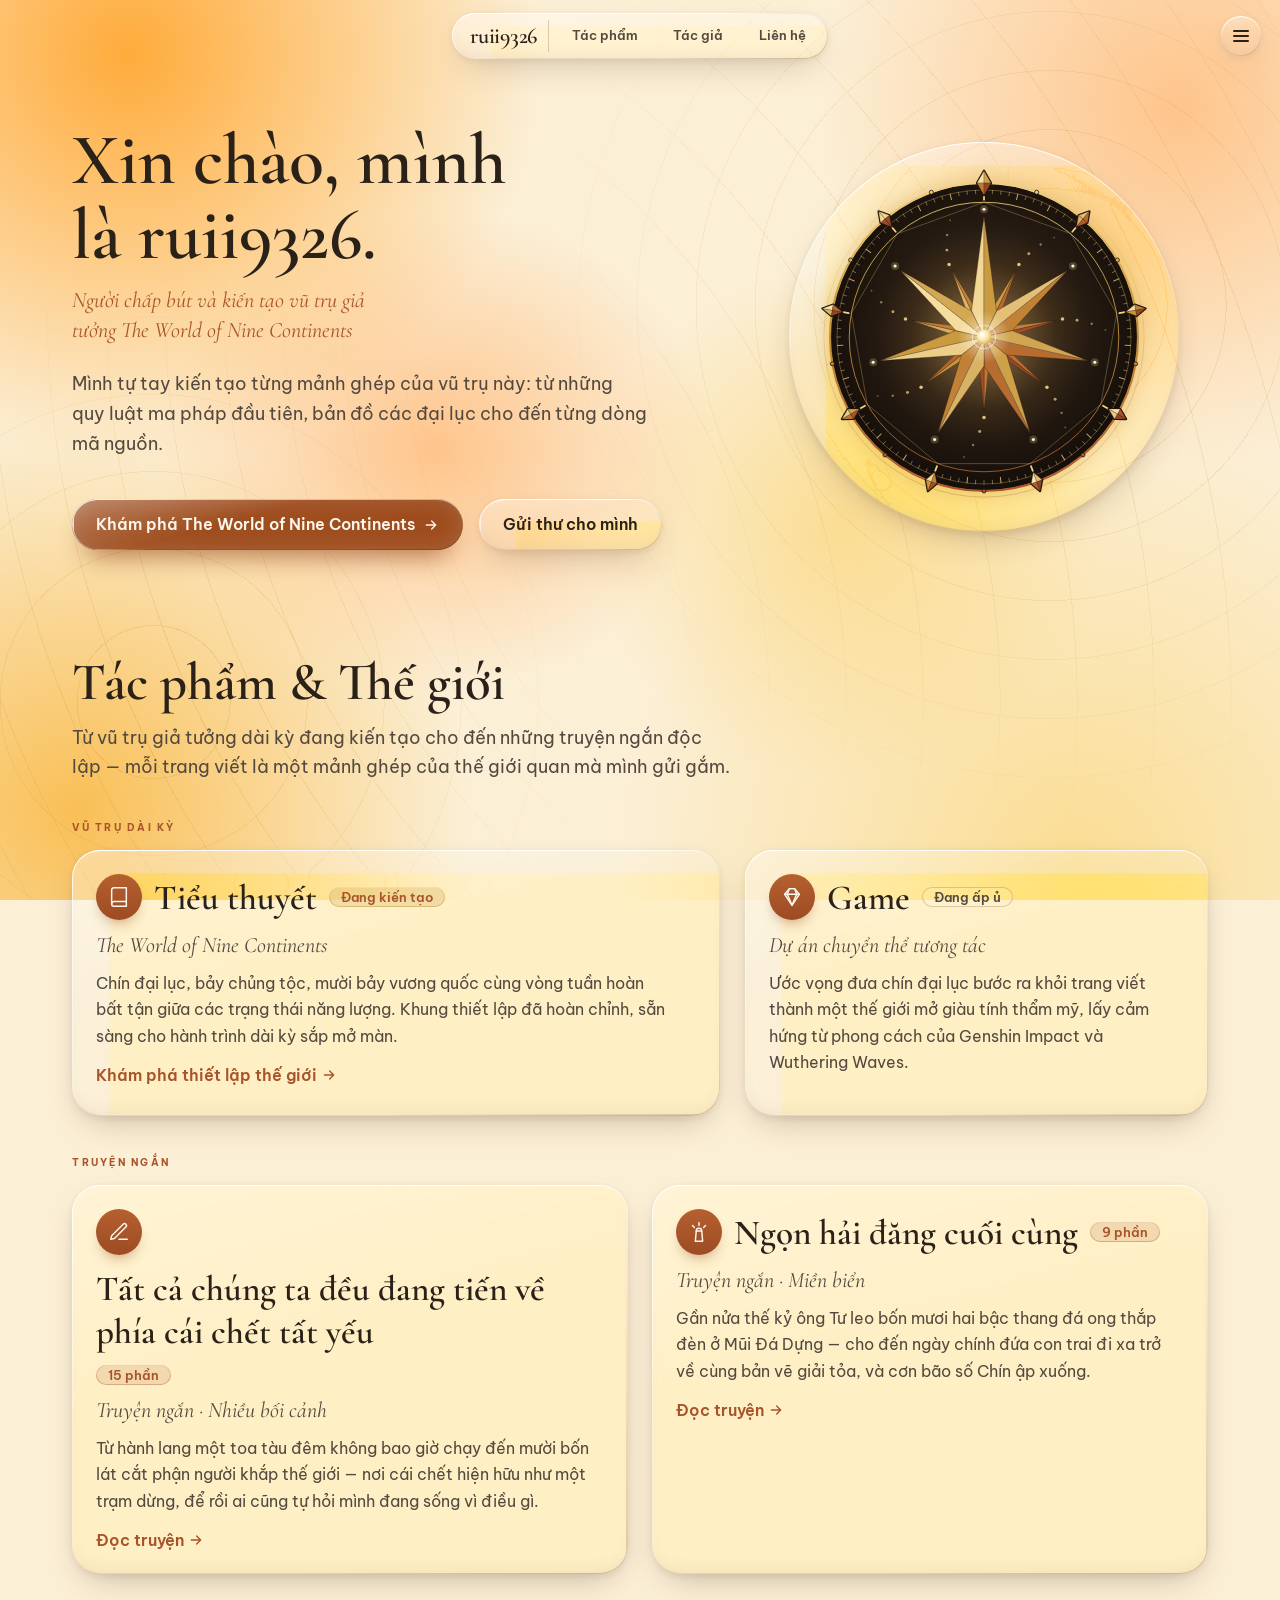
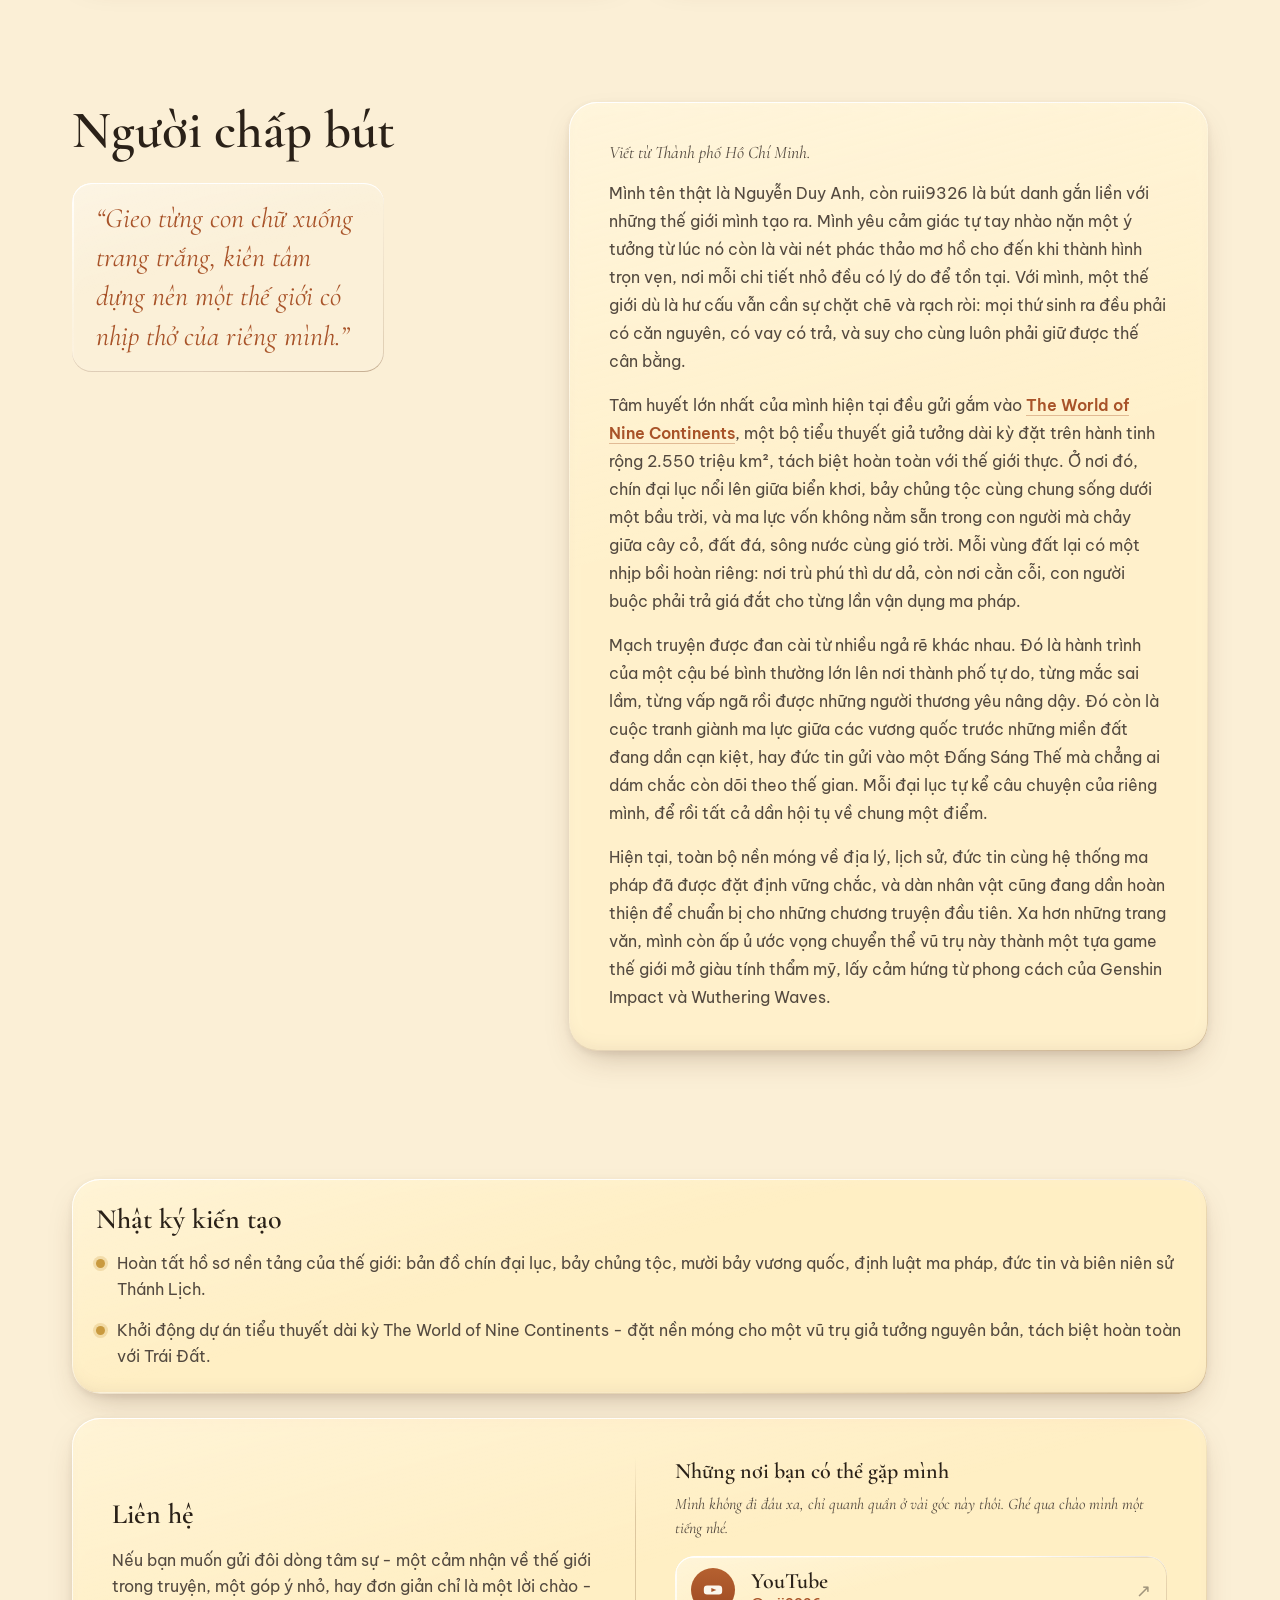
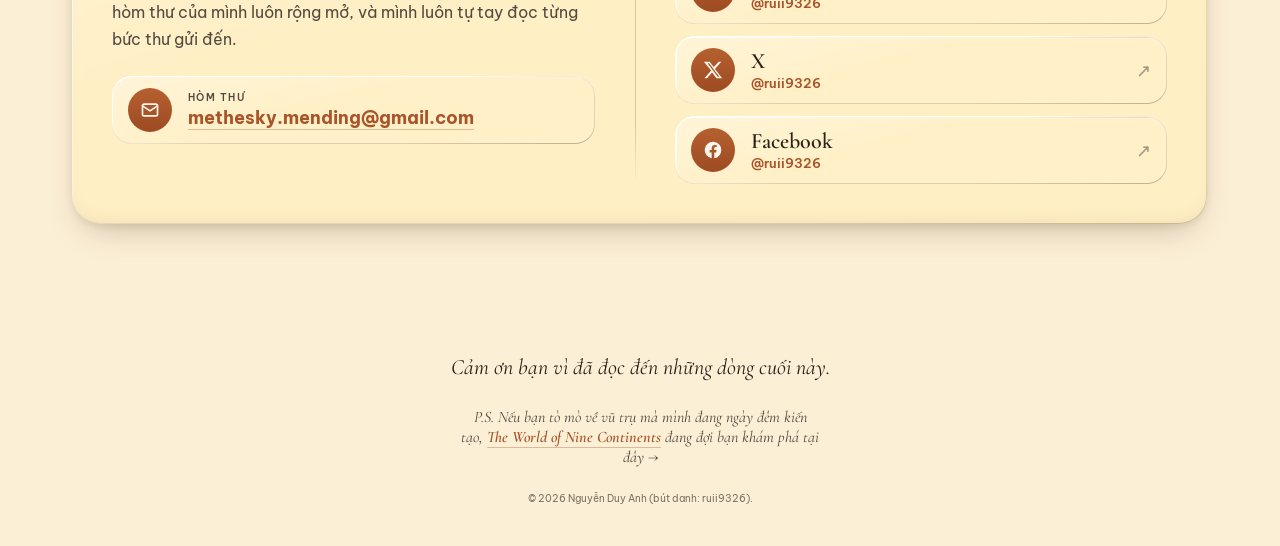
==== commit 63c0e31b: "more" ====
--- a/index.html
+++ b/index.html
@@ -166,11 +166,33 @@
 }
 
 /* ================= TÁC PHẨM ================= */
+.work-group-label {
+  font-size: var(--text-xs);
+  font-weight: 700;
+  text-transform: uppercase;
+  letter-spacing: 0.22em;
+  color: var(--color-accent);
+  margin: 0 0 var(--space-md);
+}
+.work-group-label--sub {
+  margin-top: var(--space-xl);
+}
 .work-grid {
   display: grid;
   grid-template-columns: minmax(0, 7fr) minmax(0, 5fr);
   gap: var(--space-lg);
   align-items: stretch;
+}
+.story-grid {
+  display: grid;
+  grid-template-columns: repeat(auto-fit, minmax(min(100%, 21rem), 1fr));
+  gap: var(--space-lg);
+  align-items: stretch;
+}
+.tag-story {
+  background: oklch(53.9% 0.124 45 / 0.14);
+  box-shadow: inset 0 1px 0 oklch(100% 0 0 / 0.45), inset 0 0 0 1px var(--color-accent-border);
+  color: var(--color-accent);
 }
 .split-row {
   display: block;
@@ -489,10 +511,11 @@
 
   <section class="section" id="tacpham" aria-labelledby="worksHeading">
     <div class="section-head">
-      <h2 id="worksHeading" data-i18n data-vi="Một thế giới, hai hình hài" data-en="One world, two forms">Một thế giới, hai hình hài</h2>
-      <p data-i18n data-vi="Khởi đầu từ những trang văn, và hướng tới một không gian sống động nơi người đọc có thể trực tiếp đặt chân vào." data-en="Beginning on the written page, and growing toward a living space you can step right into.">Khởi đầu từ những trang văn, và hướng tới một không gian sống động nơi người đọc có thể trực tiếp đặt chân vào.</p>
-    </div>
-
+      <h2 id="worksHeading" data-i18n data-vi="Tác phẩm &amp; Thế giới" data-en="Works &amp; Worlds">Tác phẩm &amp; Thế giới</h2>
+      <p data-i18n data-vi="Từ vũ trụ giả tưởng dài kỳ đang kiến tạo cho đến những truyện ngắn độc lập — mỗi trang viết là một mảnh ghép của thế giới quan mà mình gửi gắm." data-en="From an ongoing long-form fantasy universe to standalone short stories — each piece reflects a corner of the worlds I build.">Từ vũ trụ giả tưởng dài kỳ đang kiến tạo cho đến những truyện ngắn độc lập — mỗi trang viết là một mảnh ghép của thế giới quan mà mình gửi gắm.</p>
+    </div>
+
+    <p class="work-group-label" data-i18n data-vi="Vũ trụ dài kỳ" data-en="Long-form Universe">Vũ trụ dài kỳ</p>
     <div class="work-grid">
       <a class="split-row__link" href="https://ruii9326.github.io/theworldofninecontinents/">
         <div class="split-row">
@@ -527,6 +550,50 @@
           <p class="split-row__blurb" data-i18n data-vi="Ước vọng đưa chín đại lục bước ra khỏi trang viết thành một thế giới mở giàu tính thẩm mỹ, lấy cảm hứng từ phong cách của Genshin Impact và Wuthering Waves." data-en="An ambition to bring the nine continents beyond the page into an expressive open world, inspired by the aesthetics of Genshin Impact and Wuthering Waves.">Ước vọng đưa chín đại lục bước ra khỏi trang viết thành một thế giới mở giàu tính thẩm mỹ, lấy cảm hứng từ phong cách của Genshin Impact và Wuthering Waves.</p>
         </div>
       </div>
+    </div>
+
+    <p class="work-group-label work-group-label--sub" data-i18n data-vi="Truyện ngắn" data-en="Short Stories">Truyện ngắn</p>
+    <!-- Thêm truyện ngắn mới: sao chép một thẻ <a class="split-row__link" href="truyen-ngan/<slug>/"> đặt vào trong .story-grid. -->
+    <div class="story-grid">
+      <a class="split-row__link" href="truyen-ngan/tat-ca-chung-ta-deu-dang-tien-ve-phia-cai-chet-tat-yeu/">
+        <div class="split-row">
+          <div class="split-row__body">
+            <div class="split-row__top">
+              <span class="split-row__figure" aria-hidden="true">
+                <svg class="icon-on-accent" viewBox="0 0 24 24" fill="none" stroke-width="1.6" stroke-linecap="round" stroke-linejoin="round"><path d="M12 20h9"/><path d="M16.5 3.5a2.1 2.1 0 0 1 3 3L7 19l-4 1 1-4Z"/></svg>
+              </span>
+              <h3 class="split-row__title" data-i18n data-vi="Tất cả chúng ta đều đang tiến về phía cái chết tất yếu" data-en="We Are All Moving Toward Inevitable Death">Tất cả chúng ta đều đang tiến về phía cái chết tất yếu</h3>
+              <span class="split-row__tag tag-story" data-i18n data-vi="15 phần" data-en="15 parts">15 phần</span>
+            </div>
+            <p class="split-row__meta" data-i18n data-vi="Truyện ngắn · Nhiều bối cảnh" data-en="Short story · Anthology">Truyện ngắn · Nhiều bối cảnh</p>
+            <p class="split-row__blurb" data-i18n data-vi="Từ hành lang một toa tàu đêm không bao giờ chạy đến mười bốn lát cắt phận người khắp thế giới — nơi cái chết hiện hữu như một trạm dừng, để rồi ai cũng tự hỏi mình đang sống vì điều gì." data-en="From the corridor of a night train that never leaves the station to fourteen human portraits across the globe — where mortality becomes a mirror for what makes life worth living.">Từ hành lang một toa tàu đêm không bao giờ chạy đến mười bốn lát cắt phận người khắp thế giới — nơi cái chết hiện hữu như một trạm dừng, để rồi ai cũng tự hỏi mình đang sống vì điều gì.</p>
+            <span class="split-row__cta">
+              <span data-i18n data-vi="Đọc truyện" data-en="Read story">Đọc truyện</span>
+              <svg viewBox="0 0 24 24" fill="none" stroke="currentColor" stroke-width="2" stroke-linecap="round" stroke-linejoin="round" aria-hidden="true"><path d="M5 12h14M13 6l6 6-6 6"/></svg>
+            </span>
+          </div>
+        </div>
+      </a>
+
+      <a class="split-row__link" href="truyen-ngan/ngon-hai-dang-cuoi-cung/">
+        <div class="split-row">
+          <div class="split-row__body">
+            <div class="split-row__top">
+              <span class="split-row__figure" aria-hidden="true">
+                <svg class="icon-on-accent" viewBox="0 0 24 24" fill="none" stroke-width="1.6" stroke-linecap="round" stroke-linejoin="round"><path d="M12 2v3"/><path d="M4.9 4.9l2.1 2.1"/><path d="M19.1 4.9l-2.1 2.1"/><path d="M9 11h6l1 11H8l1-11Z"/><path d="M9 11a3 3 0 0 1 6 0"/></svg>
+              </span>
+              <h3 class="split-row__title" data-i18n data-vi="Ngọn hải đăng cuối cùng" data-en="The Last Lighthouse">Ngọn hải đăng cuối cùng</h3>
+              <span class="split-row__tag tag-story" data-i18n data-vi="9 phần" data-en="9 parts">9 phần</span>
+            </div>
+            <p class="split-row__meta" data-i18n data-vi="Truyện ngắn · Miền biển" data-en="Short story · Coastal drama">Truyện ngắn · Miền biển</p>
+            <p class="split-row__blurb" data-i18n data-vi="Gần nửa thế kỷ ông Tư leo bốn mươi hai bậc thang đá ong thắp đèn ở Mũi Đá Dựng — cho đến ngày chính đứa con trai đi xa trở về cùng bản vẽ giải tỏa, và cơn bão số Chín ập xuống." data-en="For nearly half a century, Old Tu has climbed forty-two laterite steps to light the Mũi Đá Dựng tower — until his estranged son returns with demolition plans, and Typhoon Nine strikes.">Gần nửa thế kỷ ông Tư leo bốn mươi hai bậc thang đá ong thắp đèn ở Mũi Đá Dựng — cho đến ngày chính đứa con trai đi xa trở về cùng bản vẽ giải tỏa, và cơn bão số Chín ập xuống.</p>
+            <span class="split-row__cta">
+              <span data-i18n data-vi="Đọc truyện" data-en="Read story">Đọc truyện</span>
+              <svg viewBox="0 0 24 24" fill="none" stroke="currentColor" stroke-width="2" stroke-linecap="round" stroke-linejoin="round" aria-hidden="true"><path d="M5 12h14M13 6l6 6-6 6"/></svg>
+            </span>
+          </div>
+        </div>
+      </a>
     </div>
   </section>
 
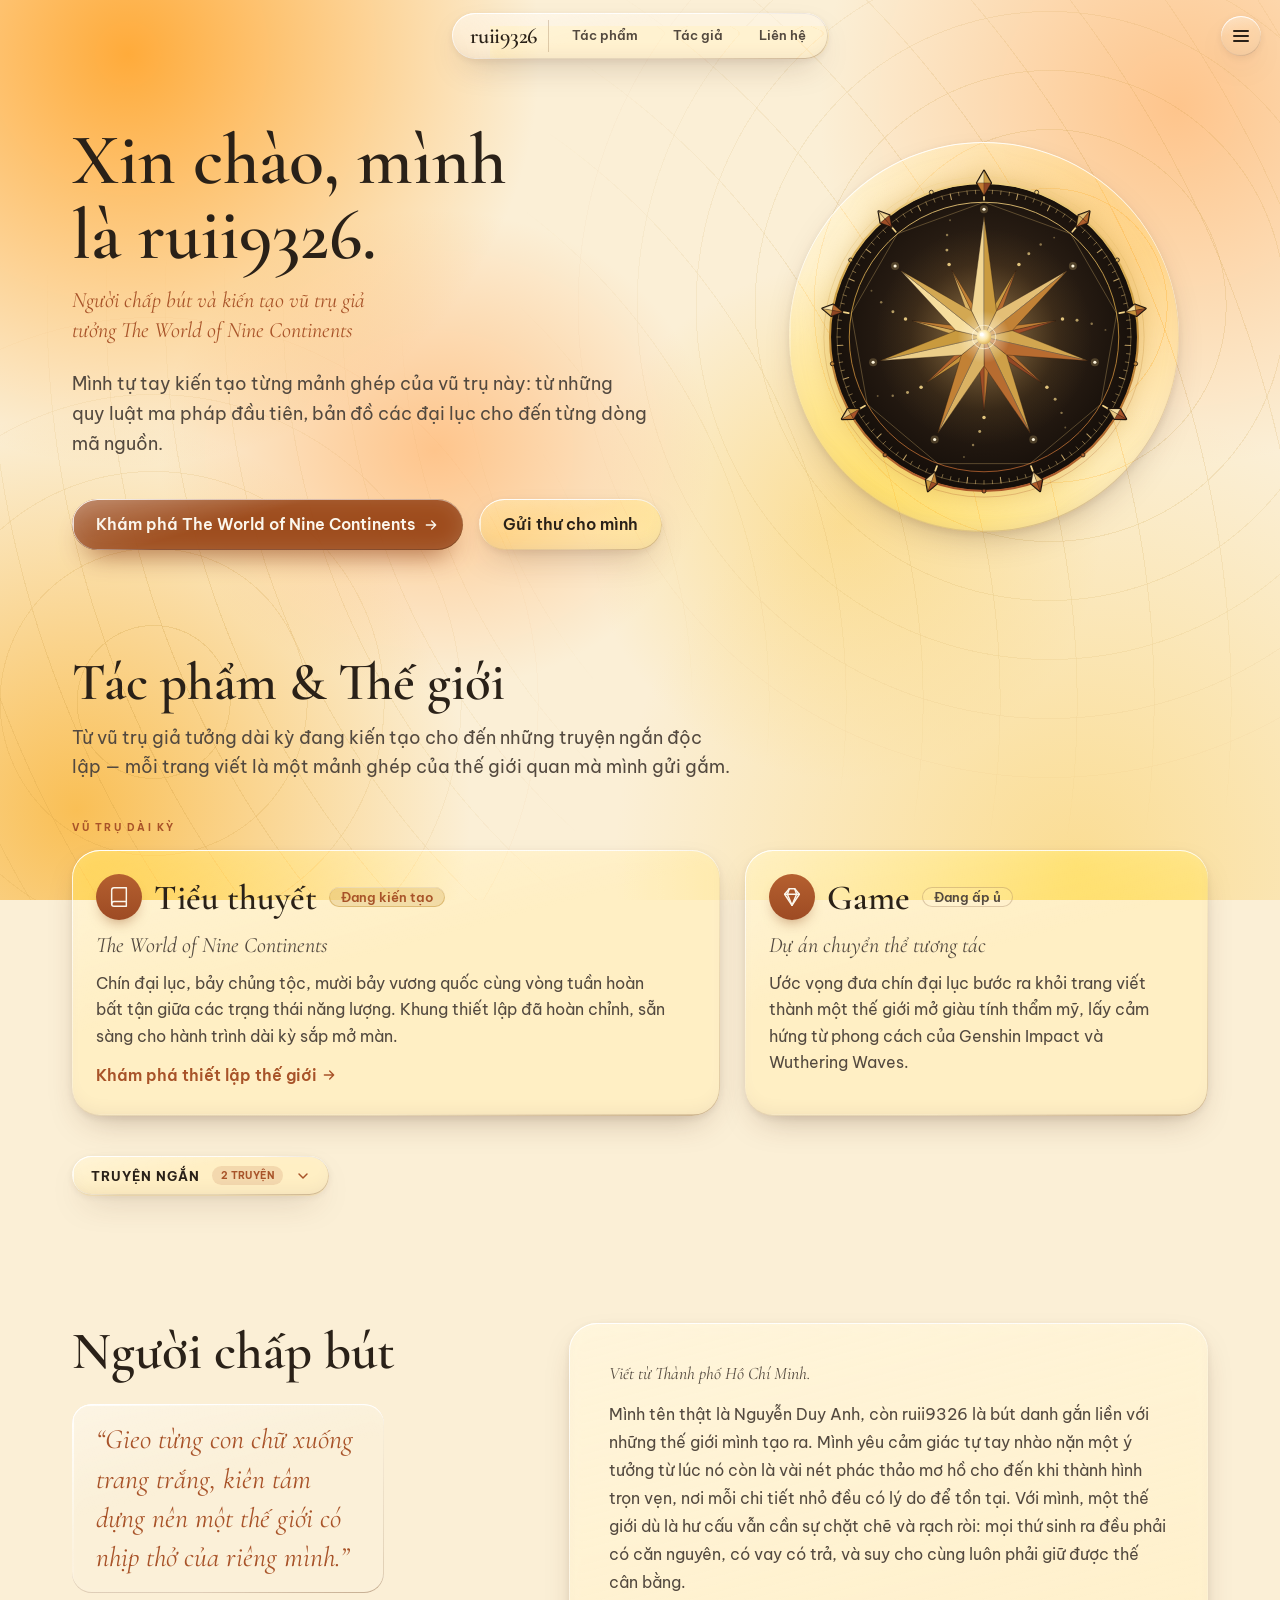
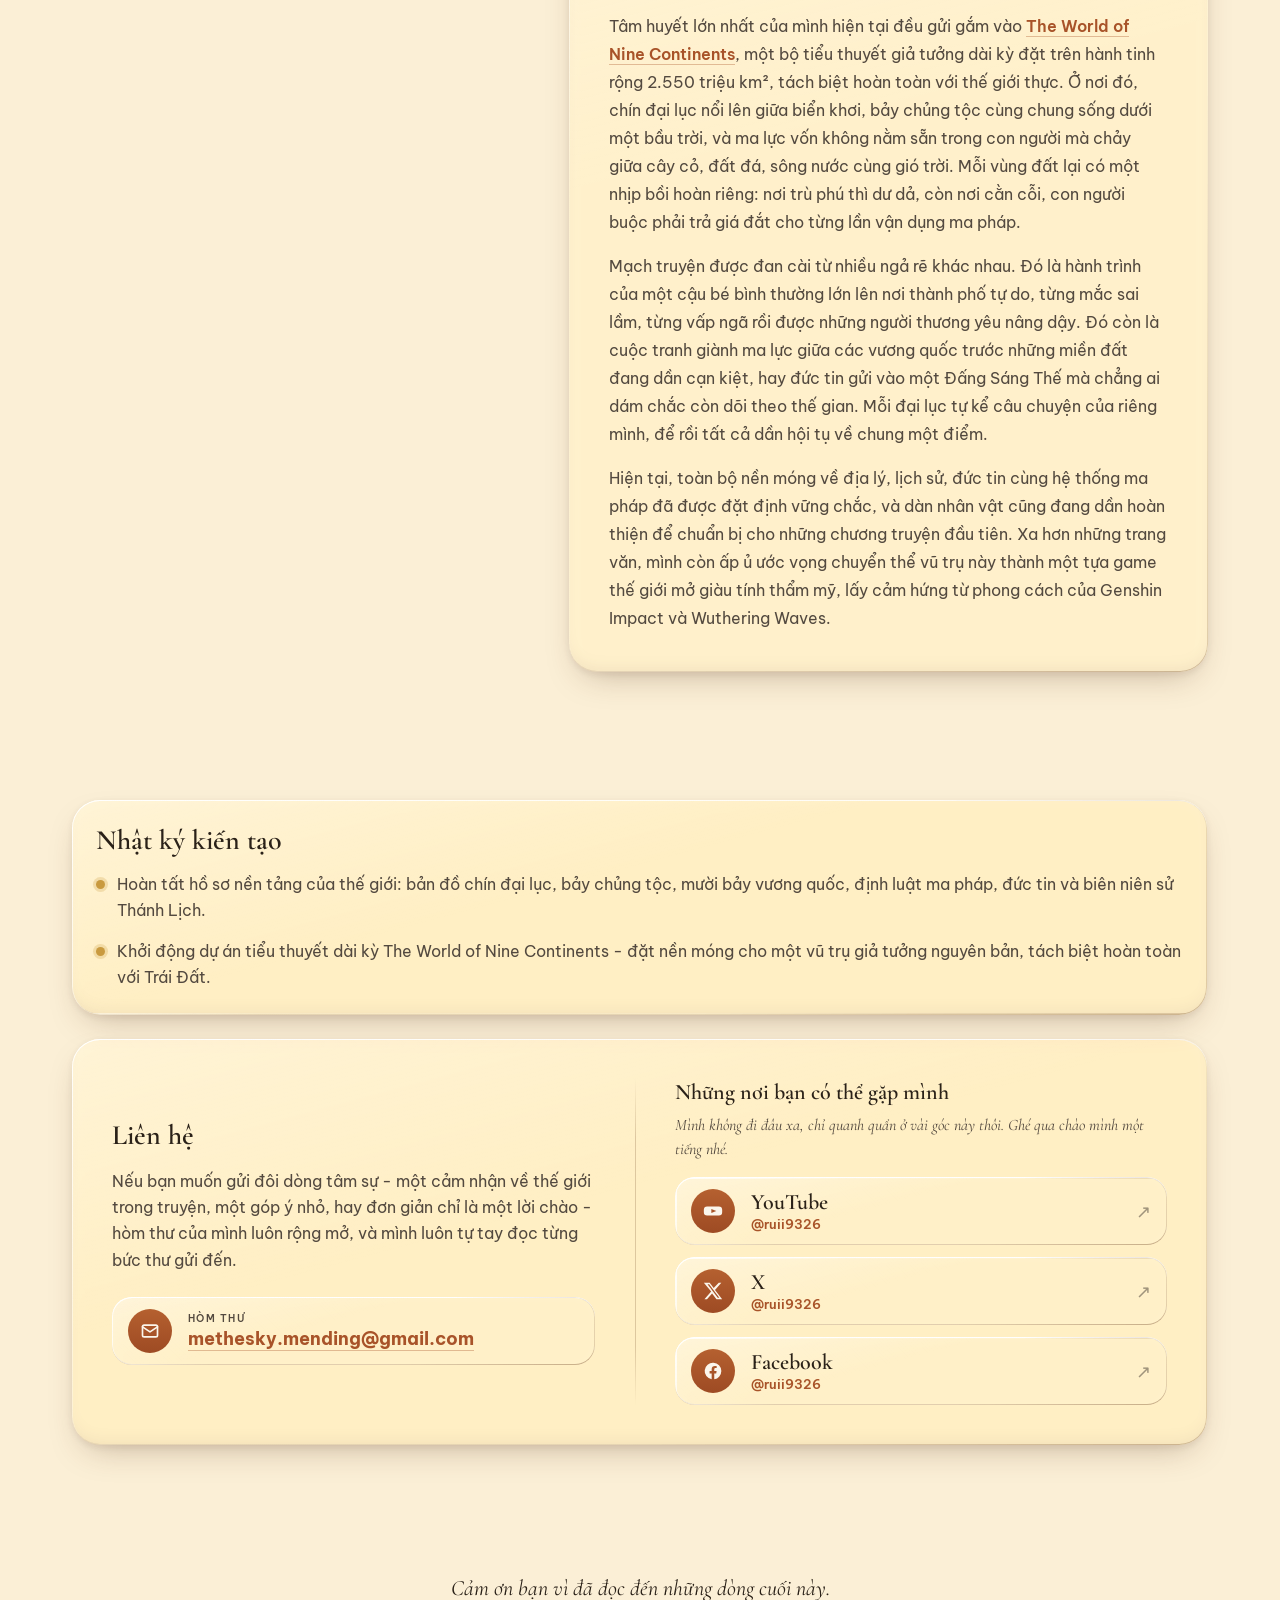
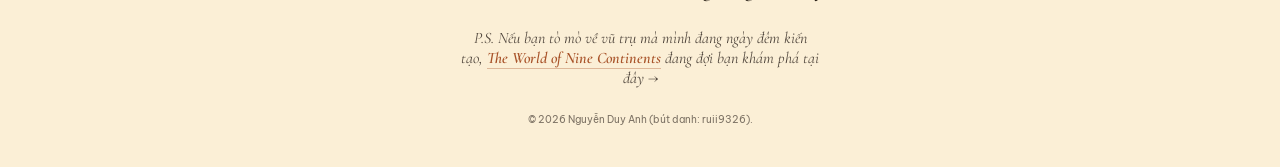
==== commit 82964c99: "charge" ====
--- a/index.html
+++ b/index.html
@@ -174,8 +174,106 @@
   color: var(--color-accent);
   margin: 0 0 var(--space-md);
 }
-.work-group-label--sub {
+.story-toggle-wrap {
   margin-top: var(--space-xl);
+  display: flex;
+  align-items: center;
+  justify-content: space-between;
+  gap: var(--space-md);
+}
+.story-toggle {
+  position: relative;
+  display: inline-flex;
+  align-items: center;
+  gap: var(--space-sm);
+  padding: 0.65rem 1.15rem;
+  border: 0;
+  border-radius: var(--radius-pill);
+  background-color: var(--glass-fill);
+  -webkit-backdrop-filter: blur(var(--glass-blur)) saturate(var(--glass-sat));
+  backdrop-filter: blur(var(--glass-blur)) saturate(var(--glass-sat));
+  box-shadow: var(--glass-shadow), var(--glass-inner);
+  color: var(--color-ink);
+  font-family: var(--font-body);
+  font-size: var(--text-sm);
+  font-weight: 700;
+  letter-spacing: 0.08em;
+  text-transform: uppercase;
+  cursor: pointer;
+  -webkit-tap-highlight-color: transparent;
+  transition: transform var(--dur-spring) var(--spring), background-color var(--dur-short) ease;
+}
+.story-toggle::before {
+  content: "";
+  position: absolute;
+  inset: 0;
+  z-index: -1;
+  border-radius: inherit;
+  pointer-events: none;
+  background: linear-gradient(165deg, var(--glass-sheen) 0%, transparent 42%);
+}
+.story-toggle::after {
+  content: "";
+  position: absolute;
+  inset: 0;
+  z-index: -1;
+  border-radius: inherit;
+  padding: 1.25px;
+  pointer-events: none;
+  background: linear-gradient(135deg, var(--glass-rim-hi) 0%, var(--glass-rim-mid) 30%, var(--glass-rim-mid) 62%, var(--glass-rim-lo) 100%);
+  -webkit-mask: linear-gradient(#000 0 0) content-box, linear-gradient(#000 0 0);
+  -webkit-mask-composite: xor;
+  mask: linear-gradient(#000 0 0) content-box, linear-gradient(#000 0 0);
+  mask-composite: exclude;
+  opacity: var(--rim-o);
+}
+.story-toggle__count {
+  padding: 0.18rem 0.55rem;
+  border-radius: var(--radius-pill);
+  background: oklch(53.9% 0.124 45 / 0.14);
+  color: var(--color-accent);
+  font-size: var(--text-xs);
+  letter-spacing: 0.04em;
+}
+.story-toggle__chev {
+  width: 16px;
+  height: 16px;
+  color: var(--color-accent);
+  transition: transform var(--dur-spring) var(--spring);
+}
+.story-toggle[aria-expanded="true"] .story-toggle__chev {
+  transform: rotate(180deg);
+}
+@media (hover: hover) {
+  .story-toggle:hover {
+    transform: translateY(-2px) scale(1.02);
+    background-color: var(--glass-fill-hover);
+    --rim-o: 1;
+  }
+}
+.story-toggle:focus-visible { outline: 2px solid var(--color-focus); outline-offset: 3px; }
+.story-toggle.is-pressed { transform: scale(var(--press-small)); transition-duration: var(--dur-press); }
+
+.story-drawer {
+  display: grid;
+  grid-template-rows: 0fr;
+  opacity: 0;
+  visibility: hidden;
+  transition: grid-template-rows 0.45s var(--ease-out), opacity 0.3s ease, visibility 0s linear 0.45s;
+}
+.story-drawer.is-open {
+  grid-template-rows: 1fr;
+  opacity: 1;
+  visibility: visible;
+  transition: grid-template-rows 0.5s var(--ease-out), opacity 0.35s ease 0.05s, visibility 0s linear 0s;
+}
+.story-drawer__inner {
+  min-height: 0;
+  overflow: hidden;
+}
+.story-drawer.is-open .story-drawer__inner {
+  padding-top: var(--space-md);
+  padding-bottom: 6px;
 }
 .work-grid {
   display: grid;
@@ -552,48 +650,59 @@
       </div>
     </div>
 
-    <p class="work-group-label work-group-label--sub" data-i18n data-vi="Truyện ngắn" data-en="Short Stories">Truyện ngắn</p>
+    <div class="story-toggle-wrap">
+      <button class="story-toggle" type="button" id="storyToggle" aria-expanded="false" aria-controls="storyDrawer">
+        <span data-i18n data-vi="Truyện ngắn" data-en="Short Stories">Truyện ngắn</span>
+        <span class="story-toggle__count" data-i18n data-vi="2 truyện" data-en="2 stories">2 truyện</span>
+        <svg class="story-toggle__chev" viewBox="0 0 24 24" fill="none" stroke="currentColor" stroke-width="2.2" stroke-linecap="round" stroke-linejoin="round" aria-hidden="true"><path d="M6 9l6 6 6-6"/></svg>
+      </button>
+    </div>
+
     <!-- Thêm truyện ngắn mới: sao chép một thẻ <a class="split-row__link" href="truyen-ngan/<slug>/"> đặt vào trong .story-grid. -->
-    <div class="story-grid">
-      <a class="split-row__link" href="truyen-ngan/tat-ca-chung-ta-deu-dang-tien-ve-phia-cai-chet-tat-yeu/">
-        <div class="split-row">
-          <div class="split-row__body">
-            <div class="split-row__top">
-              <span class="split-row__figure" aria-hidden="true">
-                <svg class="icon-on-accent" viewBox="0 0 24 24" fill="none" stroke-width="1.6" stroke-linecap="round" stroke-linejoin="round"><path d="M12 20h9"/><path d="M16.5 3.5a2.1 2.1 0 0 1 3 3L7 19l-4 1 1-4Z"/></svg>
-              </span>
-              <h3 class="split-row__title" data-i18n data-vi="Tất cả chúng ta đều đang tiến về phía cái chết tất yếu" data-en="We Are All Moving Toward Inevitable Death">Tất cả chúng ta đều đang tiến về phía cái chết tất yếu</h3>
-              <span class="split-row__tag tag-story" data-i18n data-vi="15 phần" data-en="15 parts">15 phần</span>
+    <div class="story-drawer" id="storyDrawer" aria-hidden="true">
+      <div class="story-drawer__inner">
+        <div class="story-grid">
+          <a class="split-row__link" href="truyen-ngan/tat-ca-chung-ta-deu-dang-tien-ve-phia-cai-chet-tat-yeu/">
+            <div class="split-row">
+              <div class="split-row__body">
+                <div class="split-row__top">
+                  <span class="split-row__figure" aria-hidden="true">
+                    <svg class="icon-on-accent" viewBox="0 0 24 24" fill="none" stroke-width="1.6" stroke-linecap="round" stroke-linejoin="round"><path d="M12 20h9"/><path d="M16.5 3.5a2.1 2.1 0 0 1 3 3L7 19l-4 1 1-4Z"/></svg>
+                  </span>
+                  <h3 class="split-row__title" data-i18n data-vi="Tất cả chúng ta đều đang tiến về phía cái chết tất yếu" data-en="We Are All Moving Toward Inevitable Death">Tất cả chúng ta đều đang tiến về phía cái chết tất yếu</h3>
+                  <span class="split-row__tag tag-story" data-i18n data-vi="15 phần" data-en="15 parts">15 phần</span>
+                </div>
+                <p class="split-row__meta" data-i18n data-vi="Truyện ngắn · Nhiều bối cảnh" data-en="Short story · Anthology">Truyện ngắn · Nhiều bối cảnh</p>
+                <p class="split-row__blurb" data-i18n data-vi="Từ hành lang một toa tàu đêm không bao giờ chạy đến mười bốn lát cắt phận người khắp thế giới — nơi cái chết hiện hữu như một trạm dừng, để rồi ai cũng tự hỏi mình đang sống vì điều gì." data-en="From the corridor of a night train that never leaves the station to fourteen human portraits across the globe — where mortality becomes a mirror for what makes life worth living.">Từ hành lang một toa tàu đêm không bao giờ chạy đến mười bốn lát cắt phận người khắp thế giới — nơi cái chết hiện hữu như một trạm dừng, để rồi ai cũng tự hỏi mình đang sống vì điều gì.</p>
+                <span class="split-row__cta">
+                  <span data-i18n data-vi="Đọc truyện" data-en="Read story">Đọc truyện</span>
+                  <svg viewBox="0 0 24 24" fill="none" stroke="currentColor" stroke-width="2" stroke-linecap="round" stroke-linejoin="round" aria-hidden="true"><path d="M5 12h14M13 6l6 6-6 6"/></svg>
+                </span>
+              </div>
             </div>
-            <p class="split-row__meta" data-i18n data-vi="Truyện ngắn · Nhiều bối cảnh" data-en="Short story · Anthology">Truyện ngắn · Nhiều bối cảnh</p>
-            <p class="split-row__blurb" data-i18n data-vi="Từ hành lang một toa tàu đêm không bao giờ chạy đến mười bốn lát cắt phận người khắp thế giới — nơi cái chết hiện hữu như một trạm dừng, để rồi ai cũng tự hỏi mình đang sống vì điều gì." data-en="From the corridor of a night train that never leaves the station to fourteen human portraits across the globe — where mortality becomes a mirror for what makes life worth living.">Từ hành lang một toa tàu đêm không bao giờ chạy đến mười bốn lát cắt phận người khắp thế giới — nơi cái chết hiện hữu như một trạm dừng, để rồi ai cũng tự hỏi mình đang sống vì điều gì.</p>
-            <span class="split-row__cta">
-              <span data-i18n data-vi="Đọc truyện" data-en="Read story">Đọc truyện</span>
-              <svg viewBox="0 0 24 24" fill="none" stroke="currentColor" stroke-width="2" stroke-linecap="round" stroke-linejoin="round" aria-hidden="true"><path d="M5 12h14M13 6l6 6-6 6"/></svg>
-            </span>
-          </div>
+          </a>
+
+          <a class="split-row__link" href="truyen-ngan/ngon-hai-dang-cuoi-cung/">
+            <div class="split-row">
+              <div class="split-row__body">
+                <div class="split-row__top">
+                  <span class="split-row__figure" aria-hidden="true">
+                    <svg class="icon-on-accent" viewBox="0 0 24 24" fill="none" stroke-width="1.6" stroke-linecap="round" stroke-linejoin="round"><path d="M12 2v3"/><path d="M4.9 4.9l2.1 2.1"/><path d="M19.1 4.9l-2.1 2.1"/><path d="M9 11h6l1 11H8l1-11Z"/><path d="M9 11a3 3 0 0 1 6 0"/></svg>
+                  </span>
+                  <h3 class="split-row__title" data-i18n data-vi="Ngọn hải đăng cuối cùng" data-en="The Last Lighthouse">Ngọn hải đăng cuối cùng</h3>
+                  <span class="split-row__tag tag-story" data-i18n data-vi="9 phần" data-en="9 parts">9 phần</span>
+                </div>
+                <p class="split-row__meta" data-i18n data-vi="Truyện ngắn · Miền biển" data-en="Short story · Coastal drama">Truyện ngắn · Miền biển</p>
+                <p class="split-row__blurb" data-i18n data-vi="Gần nửa thế kỷ ông Tư leo bốn mươi hai bậc thang đá ong thắp đèn ở Mũi Đá Dựng — cho đến ngày chính đứa con trai đi xa trở về cùng bản vẽ giải tỏa, và cơn bão số Chín ập xuống." data-en="For nearly half a century, Old Tu has climbed forty-two laterite steps to light the Mũi Đá Dựng tower — until his estranged son returns with demolition plans, and Typhoon Nine strikes.">Gần nửa thế kỷ ông Tư leo bốn mươi hai bậc thang đá ong thắp đèn ở Mũi Đá Dựng — cho đến ngày chính đứa con trai đi xa trở về cùng bản vẽ giải tỏa, và cơn bão số Chín ập xuống.</p>
+                <span class="split-row__cta">
+                  <span data-i18n data-vi="Đọc truyện" data-en="Read story">Đọc truyện</span>
+                  <svg viewBox="0 0 24 24" fill="none" stroke="currentColor" stroke-width="2" stroke-linecap="round" stroke-linejoin="round" aria-hidden="true"><path d="M5 12h14M13 6l6 6-6 6"/></svg>
+                </span>
+              </div>
+            </div>
+          </a>
         </div>
-      </a>
-
-      <a class="split-row__link" href="truyen-ngan/ngon-hai-dang-cuoi-cung/">
-        <div class="split-row">
-          <div class="split-row__body">
-            <div class="split-row__top">
-              <span class="split-row__figure" aria-hidden="true">
-                <svg class="icon-on-accent" viewBox="0 0 24 24" fill="none" stroke-width="1.6" stroke-linecap="round" stroke-linejoin="round"><path d="M12 2v3"/><path d="M4.9 4.9l2.1 2.1"/><path d="M19.1 4.9l-2.1 2.1"/><path d="M9 11h6l1 11H8l1-11Z"/><path d="M9 11a3 3 0 0 1 6 0"/></svg>
-              </span>
-              <h3 class="split-row__title" data-i18n data-vi="Ngọn hải đăng cuối cùng" data-en="The Last Lighthouse">Ngọn hải đăng cuối cùng</h3>
-              <span class="split-row__tag tag-story" data-i18n data-vi="9 phần" data-en="9 parts">9 phần</span>
-            </div>
-            <p class="split-row__meta" data-i18n data-vi="Truyện ngắn · Miền biển" data-en="Short story · Coastal drama">Truyện ngắn · Miền biển</p>
-            <p class="split-row__blurb" data-i18n data-vi="Gần nửa thế kỷ ông Tư leo bốn mươi hai bậc thang đá ong thắp đèn ở Mũi Đá Dựng — cho đến ngày chính đứa con trai đi xa trở về cùng bản vẽ giải tỏa, và cơn bão số Chín ập xuống." data-en="For nearly half a century, Old Tu has climbed forty-two laterite steps to light the Mũi Đá Dựng tower — until his estranged son returns with demolition plans, and Typhoon Nine strikes.">Gần nửa thế kỷ ông Tư leo bốn mươi hai bậc thang đá ong thắp đèn ở Mũi Đá Dựng — cho đến ngày chính đứa con trai đi xa trở về cùng bản vẽ giải tỏa, và cơn bão số Chín ập xuống.</p>
-            <span class="split-row__cta">
-              <span data-i18n data-vi="Đọc truyện" data-en="Read story">Đọc truyện</span>
-              <svg viewBox="0 0 24 24" fill="none" stroke="currentColor" stroke-width="2" stroke-linecap="round" stroke-linejoin="round" aria-hidden="true"><path d="M5 12h14M13 6l6 6-6 6"/></svg>
-            </span>
-          </div>
-        </div>
-      </a>
+      </div>
     </div>
   </section>
 
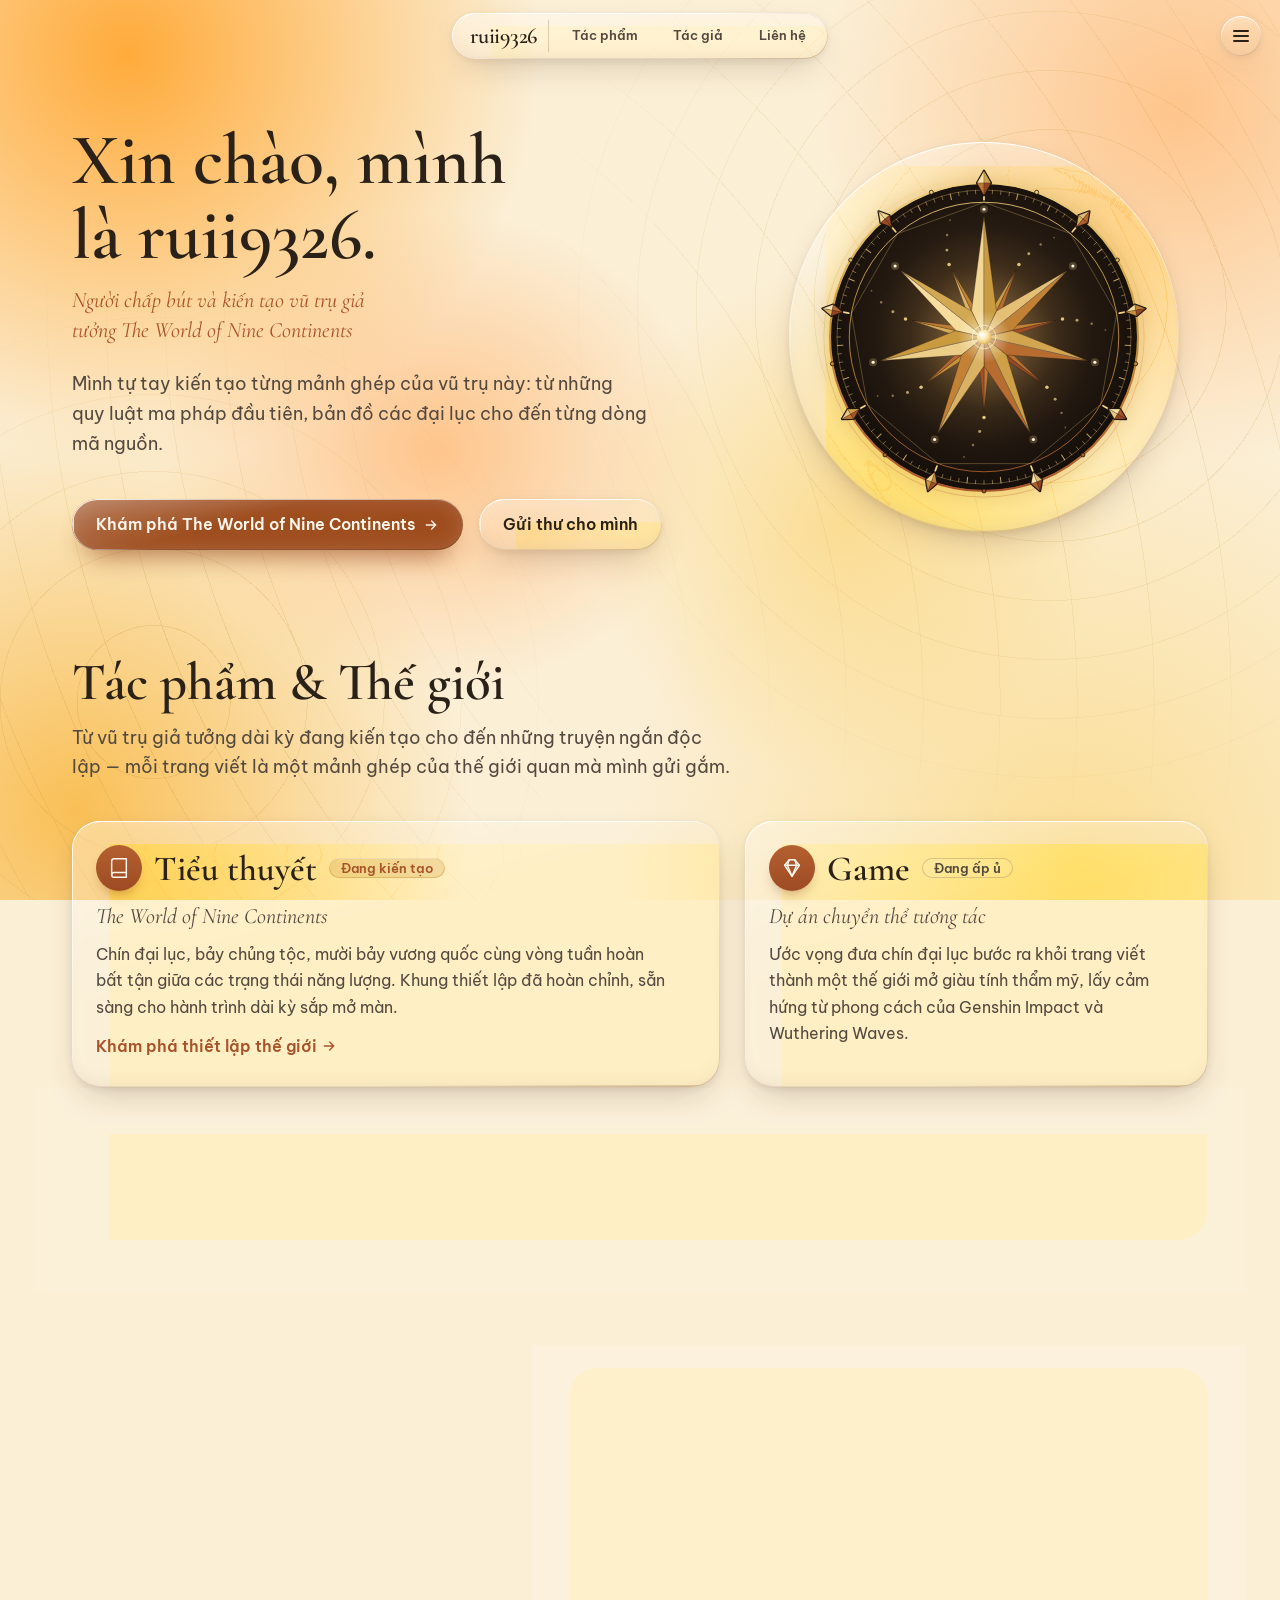
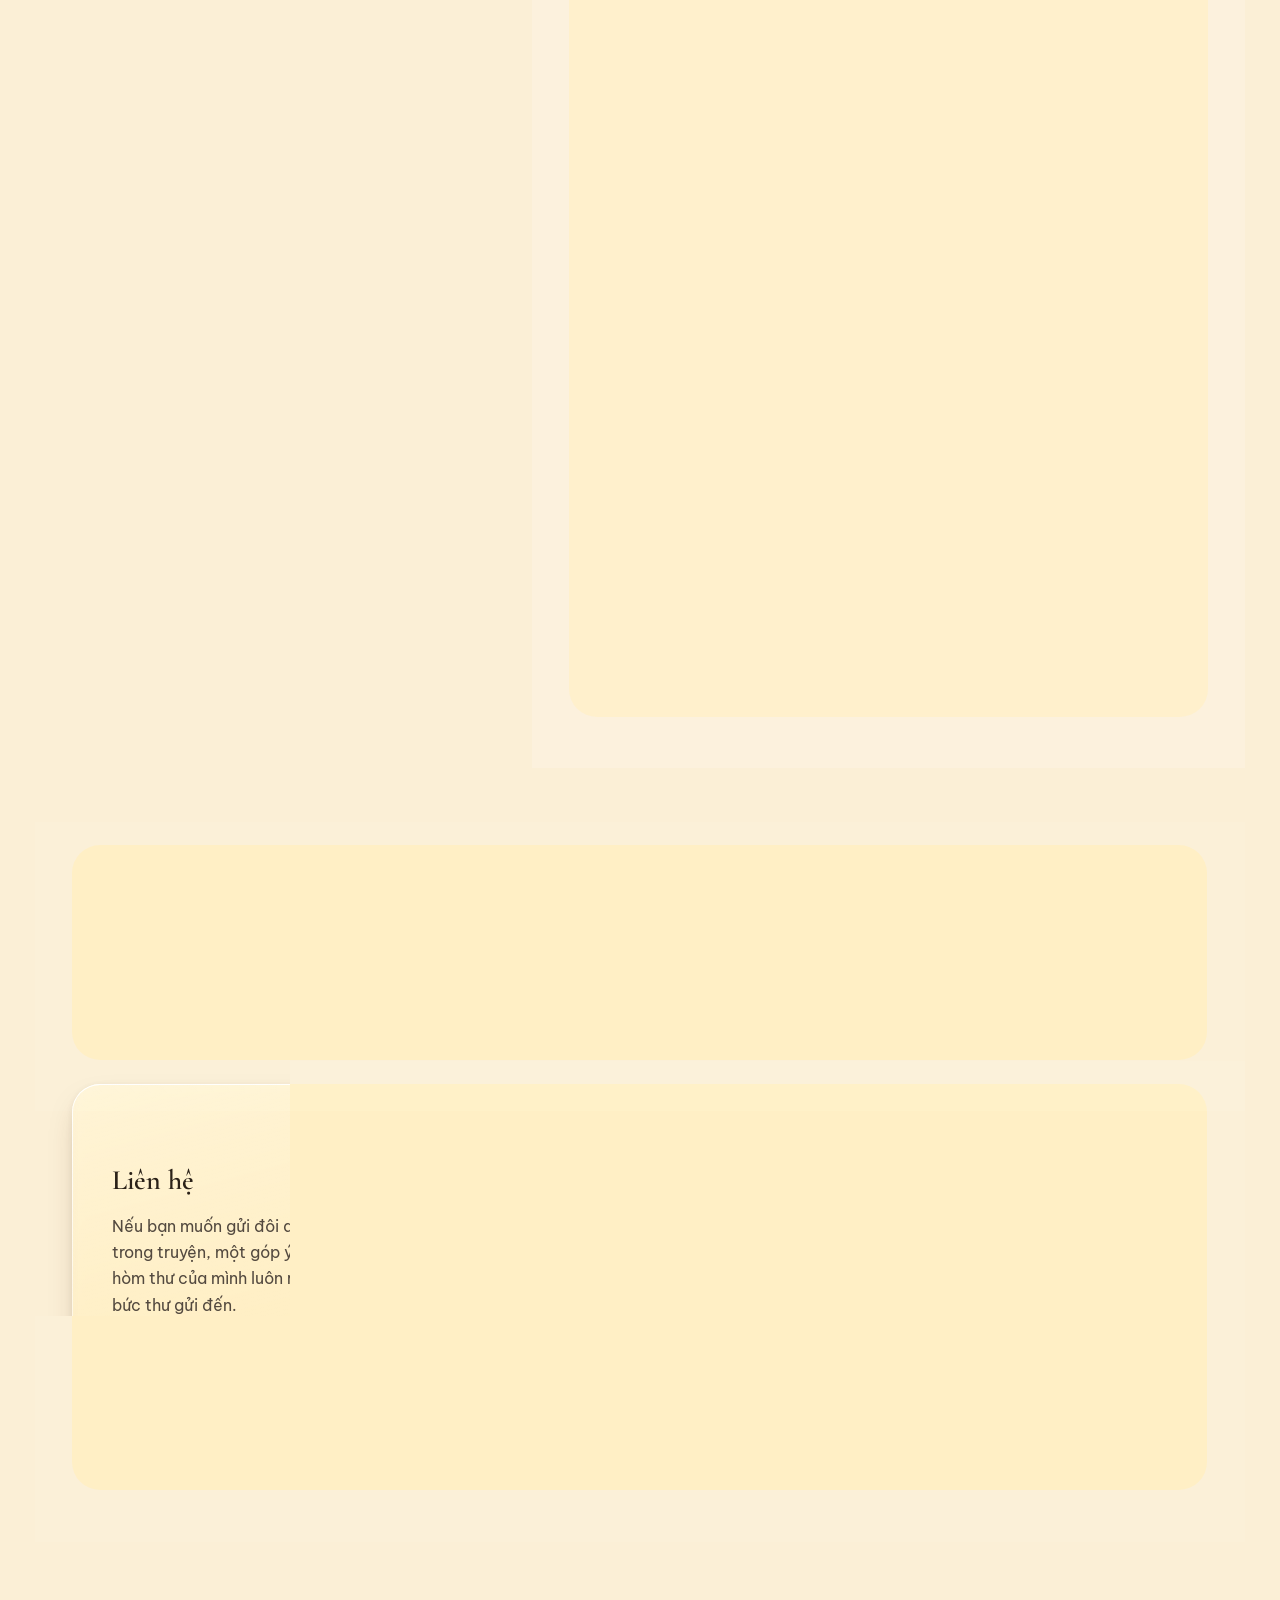
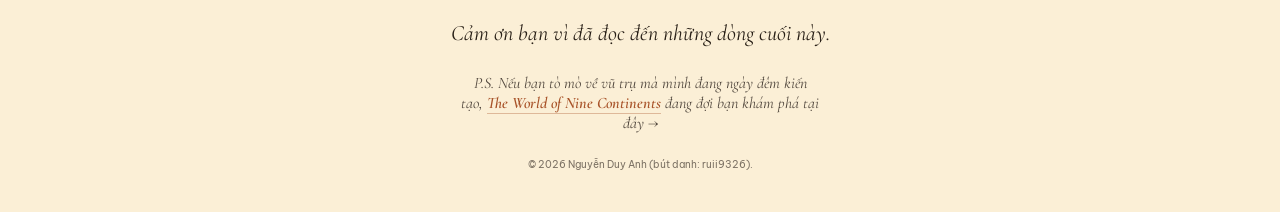
==== commit 8d945870: "ok" ====
--- a/index.html
+++ b/index.html
@@ -166,131 +166,180 @@
 }
 
 /* ================= TÁC PHẨM ================= */
-.work-group-label {
-  font-size: var(--text-xs);
-  font-weight: 700;
-  text-transform: uppercase;
-  letter-spacing: 0.22em;
-  color: var(--color-accent);
-  margin: 0 0 var(--space-md);
-}
-.story-toggle-wrap {
-  margin-top: var(--space-xl);
+.work-grid {
+  display: grid;
+  grid-template-columns: minmax(0, 7fr) minmax(0, 5fr);
+  gap: var(--space-lg);
+  align-items: stretch;
+}
+.stories-panel {
+  margin-top: var(--space-lg);
+  padding: 0;
+  overflow: hidden;
+}
+.stories-head {
+  position: relative;
+  z-index: 2;
+  width: 100%;
   display: flex;
   align-items: center;
   justify-content: space-between;
   gap: var(--space-md);
-}
-.story-toggle {
-  position: relative;
-  display: inline-flex;
+  padding: var(--space-lg);
+  border: 0;
+  border-radius: var(--radius-card);
+  background: transparent;
+  color: inherit;
+  font: inherit;
+  text-align: left;
+  cursor: pointer;
+  touch-action: manipulation;
+  -webkit-tap-highlight-color: transparent;
+  transition: background-color var(--dur-short) ease;
+}
+@media (hover: hover) {
+  .stories-head:hover { background-color: var(--glass-fill-hover); }
+}
+.stories-head:focus-visible { outline: 2px solid var(--color-focus); outline-offset: -3px; }
+.stories-head.is-pressed { background-color: var(--glass-fill-hover); }
+.stories-head__left {
+  display: flex;
   align-items: center;
-  gap: var(--space-sm);
-  padding: 0.65rem 1.15rem;
-  border: 0;
-  border-radius: var(--radius-pill);
-  background-color: var(--glass-fill);
-  -webkit-backdrop-filter: blur(var(--glass-blur)) saturate(var(--glass-sat));
-  backdrop-filter: blur(var(--glass-blur)) saturate(var(--glass-sat));
-  box-shadow: var(--glass-shadow), var(--glass-inner);
-  color: var(--color-ink);
-  font-family: var(--font-body);
+  gap: var(--space-md);
+  min-width: 0;
+}
+.stories-head__text {
+  display: grid;
+  gap: 0.2rem;
+  min-width: 0;
+}
+.stories-head__title-row {
+  display: flex;
+  align-items: center;
+  flex-wrap: wrap;
+  gap: var(--space-xs);
+}
+.stories-head__sub {
+  margin: 0;
   font-size: var(--text-sm);
-  font-weight: 700;
-  letter-spacing: 0.08em;
-  text-transform: uppercase;
-  cursor: pointer;
-  -webkit-tap-highlight-color: transparent;
+  line-height: 1.5;
+  color: var(--color-ink-soft);
+}
+.stories-head__chev {
+  flex: none;
+  width: 36px;
+  height: 36px;
+  border-radius: 50%;
+  display: grid;
+  place-items: center;
+  background: var(--glass-fill-lite);
+  box-shadow: inset 0 1px 0 var(--glass-rim-hi), inset 0 0 0 1px var(--glass-rim-mid);
+  color: var(--color-accent);
   transition: transform var(--dur-spring) var(--spring), background-color var(--dur-short) ease;
 }
-.story-toggle::before {
-  content: "";
-  position: absolute;
-  inset: 0;
-  z-index: -1;
-  border-radius: inherit;
-  pointer-events: none;
-  background: linear-gradient(165deg, var(--glass-sheen) 0%, transparent 42%);
-}
-.story-toggle::after {
-  content: "";
-  position: absolute;
-  inset: 0;
-  z-index: -1;
-  border-radius: inherit;
-  padding: 1.25px;
-  pointer-events: none;
-  background: linear-gradient(135deg, var(--glass-rim-hi) 0%, var(--glass-rim-mid) 30%, var(--glass-rim-mid) 62%, var(--glass-rim-lo) 100%);
-  -webkit-mask: linear-gradient(#000 0 0) content-box, linear-gradient(#000 0 0);
-  -webkit-mask-composite: xor;
-  mask: linear-gradient(#000 0 0) content-box, linear-gradient(#000 0 0);
-  mask-composite: exclude;
-  opacity: var(--rim-o);
-}
-.story-toggle__count {
-  padding: 0.18rem 0.55rem;
-  border-radius: var(--radius-pill);
-  background: oklch(53.9% 0.124 45 / 0.14);
-  color: var(--color-accent);
-  font-size: var(--text-xs);
-  letter-spacing: 0.04em;
-}
-.story-toggle__chev {
-  width: 16px;
-  height: 16px;
-  color: var(--color-accent);
-  transition: transform var(--dur-spring) var(--spring);
-}
-.story-toggle[aria-expanded="true"] .story-toggle__chev {
+.stories-head__chev svg {
+  width: 18px;
+  height: 18px;
+}
+.stories-head[aria-expanded="true"] .stories-head__chev {
   transform: rotate(180deg);
 }
-@media (hover: hover) {
-  .story-toggle:hover {
-    transform: translateY(-2px) scale(1.02);
-    background-color: var(--glass-fill-hover);
-    --rim-o: 1;
-  }
-}
-.story-toggle:focus-visible { outline: 2px solid var(--color-focus); outline-offset: 3px; }
-.story-toggle.is-pressed { transform: scale(var(--press-small)); transition-duration: var(--dur-press); }
 
 .story-drawer {
   display: grid;
   grid-template-rows: 0fr;
   opacity: 0;
   visibility: hidden;
-  transition: grid-template-rows 0.45s var(--ease-out), opacity 0.3s ease, visibility 0s linear 0.45s;
+  transition: grid-template-rows 0.42s var(--ease-out), opacity 0.28s ease, visibility 0s linear 0.42s;
 }
 .story-drawer.is-open {
   grid-template-rows: 1fr;
   opacity: 1;
   visibility: visible;
-  transition: grid-template-rows 0.5s var(--ease-out), opacity 0.35s ease 0.05s, visibility 0s linear 0s;
+  transition: grid-template-rows 0.48s var(--ease-out), opacity 0.32s ease 0.04s, visibility 0s linear 0s;
 }
 .story-drawer__inner {
   min-height: 0;
   overflow: hidden;
 }
-.story-drawer.is-open .story-drawer__inner {
+.story-list {
+  display: grid;
+  gap: var(--space-xs);
+  padding: 0 var(--space-lg) var(--space-lg);
+  border-top: 1px solid var(--glass-rim-lo);
   padding-top: var(--space-md);
-  padding-bottom: 6px;
-}
-.work-grid {
+}
+.story-item {
+  display: flex;
+  align-items: center;
+  justify-content: space-between;
+  gap: var(--space-md);
+  padding: var(--space-md) var(--space-md);
+  border-radius: var(--radius-md);
+  text-decoration: none;
+  color: inherit;
+  background: var(--glass-fill-lite);
+  box-shadow: inset 0 1px 0 var(--glass-rim-hi), inset 0 0 0 1px var(--glass-rim-mid);
+  touch-action: manipulation;
+  -webkit-tap-highlight-color: transparent;
+  transition: transform var(--dur-spring) var(--spring), background-color var(--dur-short) ease;
+}
+@media (hover: hover) {
+  .story-item:hover {
+    transform: translateX(4px);
+    background-color: var(--glass-fill-hover);
+  }
+  .story-item:hover .story-item__go {
+    transform: translateX(4px);
+    color: var(--color-accent);
+  }
+}
+.story-item:focus-visible { outline: 2px solid var(--color-focus); outline-offset: 2px; }
+.story-item.is-pressed { transform: scale(0.985); transition-duration: var(--dur-press); }
+.story-item__body {
   display: grid;
-  grid-template-columns: minmax(0, 7fr) minmax(0, 5fr);
-  gap: var(--space-lg);
-  align-items: stretch;
-}
-.story-grid {
-  display: grid;
-  grid-template-columns: repeat(auto-fit, minmax(min(100%, 21rem), 1fr));
-  gap: var(--space-lg);
-  align-items: stretch;
+  gap: 0.25rem;
+  min-width: 0;
+}
+.story-item__top {
+  display: flex;
+  align-items: center;
+  flex-wrap: wrap;
+  gap: var(--space-xs);
+}
+.story-item__title {
+  margin: 0;
+  font-family: var(--font-display);
+  font-weight: 600;
+  font-size: var(--text-xl);
+  line-height: 1.2;
+  color: var(--color-ink);
+}
+.story-item__blurb {
+  margin: 0;
+  font-size: var(--text-sm);
+  line-height: 1.55;
+  color: var(--color-ink-soft);
+  max-width: 62ch;
+}
+.story-item__go {
+  flex: none;
+  width: 18px;
+  height: 18px;
+  color: var(--color-ink-soft);
+  transition: transform var(--dur-spring) var(--spring), color var(--dur-short) ease;
 }
 .tag-story {
   background: oklch(53.9% 0.124 45 / 0.14);
   box-shadow: inset 0 1px 0 oklch(100% 0 0 / 0.45), inset 0 0 0 1px var(--color-accent-border);
   color: var(--color-accent);
+}
+@media (max-width: 40rem) {
+  .stories-head { padding: var(--space-md); gap: var(--space-sm); }
+  .stories-head__left { gap: var(--space-sm); }
+  .story-list { padding: var(--space-sm) var(--space-md) var(--space-md); }
+  .story-item { padding: var(--space-sm) var(--space-md); }
+  .story-item__title { font-size: var(--text-lg); }
 }
 .split-row {
   display: block;
@@ -613,7 +662,6 @@
       <p data-i18n data-vi="Từ vũ trụ giả tưởng dài kỳ đang kiến tạo cho đến những truyện ngắn độc lập — mỗi trang viết là một mảnh ghép của thế giới quan mà mình gửi gắm." data-en="From an ongoing long-form fantasy universe to standalone short stories — each piece reflects a corner of the worlds I build.">Từ vũ trụ giả tưởng dài kỳ đang kiến tạo cho đến những truyện ngắn độc lập — mỗi trang viết là một mảnh ghép của thế giới quan mà mình gửi gắm.</p>
     </div>
 
-    <p class="work-group-label" data-i18n data-vi="Vũ trụ dài kỳ" data-en="Long-form Universe">Vũ trụ dài kỳ</p>
     <div class="work-grid">
       <a class="split-row__link" href="https://ruii9326.github.io/theworldofninecontinents/">
         <div class="split-row">
@@ -650,57 +698,51 @@
       </div>
     </div>
 
-    <div class="story-toggle-wrap">
-      <button class="story-toggle" type="button" id="storyToggle" aria-expanded="false" aria-controls="storyDrawer">
-        <span data-i18n data-vi="Truyện ngắn" data-en="Short Stories">Truyện ngắn</span>
-        <span class="story-toggle__count" data-i18n data-vi="2 truyện" data-en="2 stories">2 truyện</span>
-        <svg class="story-toggle__chev" viewBox="0 0 24 24" fill="none" stroke="currentColor" stroke-width="2.2" stroke-linecap="round" stroke-linejoin="round" aria-hidden="true"><path d="M6 9l6 6 6-6"/></svg>
+    <div class="now-card stories-panel">
+      <button class="stories-head" type="button" id="storyToggle" aria-expanded="false" aria-controls="storyDrawer">
+        <span class="stories-head__left">
+          <span class="split-row__figure" aria-hidden="true">
+            <svg class="icon-on-accent" viewBox="0 0 24 24" fill="none" stroke-width="1.6" stroke-linecap="round" stroke-linejoin="round"><path d="M12 20h9"/><path d="M16.5 3.5a2.1 2.1 0 0 1 3 3L7 19l-4 1 1-4Z"/></svg>
+          </span>
+          <span class="stories-head__text">
+            <span class="stories-head__title-row">
+              <span class="split-row__title" data-i18n data-vi="Truyện ngắn" data-en="Short Stories">Truyện ngắn</span>
+              <span class="split-row__tag tag-story" data-i18n data-vi="2 tác phẩm" data-en="2 stories">2 tác phẩm</span>
+            </span>
+            <span class="stories-head__sub" data-i18n data-vi="Những câu chuyện độc lập, chạm tới đọc ngay." data-en="Standalone stories, tap to expand.">Những câu chuyện độc lập, chạm tới đọc ngay.</span>
+          </span>
+        </span>
+        <span class="stories-head__chev" aria-hidden="true">
+          <svg viewBox="0 0 24 24" fill="none" stroke="currentColor" stroke-width="2" stroke-linecap="round" stroke-linejoin="round"><path d="M6 9l6 6 6-6"/></svg>
+        </span>
       </button>
-    </div>
-
-    <!-- Thêm truyện ngắn mới: sao chép một thẻ <a class="split-row__link" href="truyen-ngan/<slug>/"> đặt vào trong .story-grid. -->
-    <div class="story-drawer" id="storyDrawer" aria-hidden="true">
-      <div class="story-drawer__inner">
-        <div class="story-grid">
-          <a class="split-row__link" href="truyen-ngan/tat-ca-chung-ta-deu-dang-tien-ve-phia-cai-chet-tat-yeu/">
-            <div class="split-row">
-              <div class="split-row__body">
-                <div class="split-row__top">
-                  <span class="split-row__figure" aria-hidden="true">
-                    <svg class="icon-on-accent" viewBox="0 0 24 24" fill="none" stroke-width="1.6" stroke-linecap="round" stroke-linejoin="round"><path d="M12 20h9"/><path d="M16.5 3.5a2.1 2.1 0 0 1 3 3L7 19l-4 1 1-4Z"/></svg>
-                  </span>
-                  <h3 class="split-row__title" data-i18n data-vi="Tất cả chúng ta đều đang tiến về phía cái chết tất yếu" data-en="We Are All Moving Toward Inevitable Death">Tất cả chúng ta đều đang tiến về phía cái chết tất yếu</h3>
+
+      <!-- Thêm truyện ngắn mới: sao chép một thẻ <a class="story-item" href="truyen-ngan/<slug>/"> đặt vào trong .story-list. -->
+      <div class="story-drawer" id="storyDrawer" aria-hidden="true">
+        <div class="story-drawer__inner">
+          <div class="story-list">
+            <a class="story-item" href="truyen-ngan/tat-ca-chung-ta-deu-dang-tien-ve-phia-cai-chet-tat-yeu/">
+              <span class="story-item__body">
+                <span class="story-item__top">
+                  <span class="story-item__title" data-i18n data-vi="Tất cả chúng ta đều đang tiến về phía cái chết tất yếu" data-en="We Are All Moving Toward Inevitable Death">Tất cả chúng ta đều đang tiến về phía cái chết tất yếu</span>
                   <span class="split-row__tag tag-story" data-i18n data-vi="15 phần" data-en="15 parts">15 phần</span>
-                </div>
-                <p class="split-row__meta" data-i18n data-vi="Truyện ngắn · Nhiều bối cảnh" data-en="Short story · Anthology">Truyện ngắn · Nhiều bối cảnh</p>
-                <p class="split-row__blurb" data-i18n data-vi="Từ hành lang một toa tàu đêm không bao giờ chạy đến mười bốn lát cắt phận người khắp thế giới — nơi cái chết hiện hữu như một trạm dừng, để rồi ai cũng tự hỏi mình đang sống vì điều gì." data-en="From the corridor of a night train that never leaves the station to fourteen human portraits across the globe — where mortality becomes a mirror for what makes life worth living.">Từ hành lang một toa tàu đêm không bao giờ chạy đến mười bốn lát cắt phận người khắp thế giới — nơi cái chết hiện hữu như một trạm dừng, để rồi ai cũng tự hỏi mình đang sống vì điều gì.</p>
-                <span class="split-row__cta">
-                  <span data-i18n data-vi="Đọc truyện" data-en="Read story">Đọc truyện</span>
-                  <svg viewBox="0 0 24 24" fill="none" stroke="currentColor" stroke-width="2" stroke-linecap="round" stroke-linejoin="round" aria-hidden="true"><path d="M5 12h14M13 6l6 6-6 6"/></svg>
                 </span>
-              </div>
-            </div>
-          </a>
-
-          <a class="split-row__link" href="truyen-ngan/ngon-hai-dang-cuoi-cung/">
-            <div class="split-row">
-              <div class="split-row__body">
-                <div class="split-row__top">
-                  <span class="split-row__figure" aria-hidden="true">
-                    <svg class="icon-on-accent" viewBox="0 0 24 24" fill="none" stroke-width="1.6" stroke-linecap="round" stroke-linejoin="round"><path d="M12 2v3"/><path d="M4.9 4.9l2.1 2.1"/><path d="M19.1 4.9l-2.1 2.1"/><path d="M9 11h6l1 11H8l1-11Z"/><path d="M9 11a3 3 0 0 1 6 0"/></svg>
-                  </span>
-                  <h3 class="split-row__title" data-i18n data-vi="Ngọn hải đăng cuối cùng" data-en="The Last Lighthouse">Ngọn hải đăng cuối cùng</h3>
+                <span class="story-item__blurb" data-i18n data-vi="Mười lăm lát cắt phận người từ một toa tàu đêm không bao giờ chạy đến khắp các ngả đường thế giới." data-en="Fifteen human portraits from a night train that never runs to corners across the world.">Mười lăm lát cắt phận người từ một toa tàu đêm không bao giờ chạy đến khắp các ngả đường thế giới.</span>
+              </span>
+              <svg class="story-item__go" viewBox="0 0 24 24" fill="none" stroke="currentColor" stroke-width="2" stroke-linecap="round" stroke-linejoin="round" aria-hidden="true"><path d="M5 12h14M13 6l6 6-6 6"/></svg>
+            </a>
+
+            <a class="story-item" href="truyen-ngan/ngon-hai-dang-cuoi-cung/">
+              <span class="story-item__body">
+                <span class="story-item__top">
+                  <span class="story-item__title" data-i18n data-vi="Ngọn hải đăng cuối cùng" data-en="The Last Lighthouse">Ngọn hải đăng cuối cùng</span>
                   <span class="split-row__tag tag-story" data-i18n data-vi="9 phần" data-en="9 parts">9 phần</span>
-                </div>
-                <p class="split-row__meta" data-i18n data-vi="Truyện ngắn · Miền biển" data-en="Short story · Coastal drama">Truyện ngắn · Miền biển</p>
-                <p class="split-row__blurb" data-i18n data-vi="Gần nửa thế kỷ ông Tư leo bốn mươi hai bậc thang đá ong thắp đèn ở Mũi Đá Dựng — cho đến ngày chính đứa con trai đi xa trở về cùng bản vẽ giải tỏa, và cơn bão số Chín ập xuống." data-en="For nearly half a century, Old Tu has climbed forty-two laterite steps to light the Mũi Đá Dựng tower — until his estranged son returns with demolition plans, and Typhoon Nine strikes.">Gần nửa thế kỷ ông Tư leo bốn mươi hai bậc thang đá ong thắp đèn ở Mũi Đá Dựng — cho đến ngày chính đứa con trai đi xa trở về cùng bản vẽ giải tỏa, và cơn bão số Chín ập xuống.</p>
-                <span class="split-row__cta">
-                  <span data-i18n data-vi="Đọc truyện" data-en="Read story">Đọc truyện</span>
-                  <svg viewBox="0 0 24 24" fill="none" stroke="currentColor" stroke-width="2" stroke-linecap="round" stroke-linejoin="round" aria-hidden="true"><path d="M5 12h14M13 6l6 6-6 6"/></svg>
                 </span>
-              </div>
-            </div>
-          </a>
+                <span class="story-item__blurb" data-i18n data-vi="Bốn mươi hai bậc thang đá ong ở Mũi Đá Dựng, đứa con trai trở về với bản vẽ giải tỏa và cơn bão số Chín." data-en="Forty-two laterite steps at Mũi Đá Dựng, a returning son with demolition plans, and Typhoon Nine.">Bốn mươi hai bậc thang đá ong ở Mũi Đá Dựng, đứa con trai trở về với bản vẽ giải tỏa và cơn bão số Chín.</span>
+              </span>
+              <svg class="story-item__go" viewBox="0 0 24 24" fill="none" stroke="currentColor" stroke-width="2" stroke-linecap="round" stroke-linejoin="round" aria-hidden="true"><path d="M5 12h14M13 6l6 6-6 6"/></svg>
+            </a>
+          </div>
         </div>
       </div>
     </div>
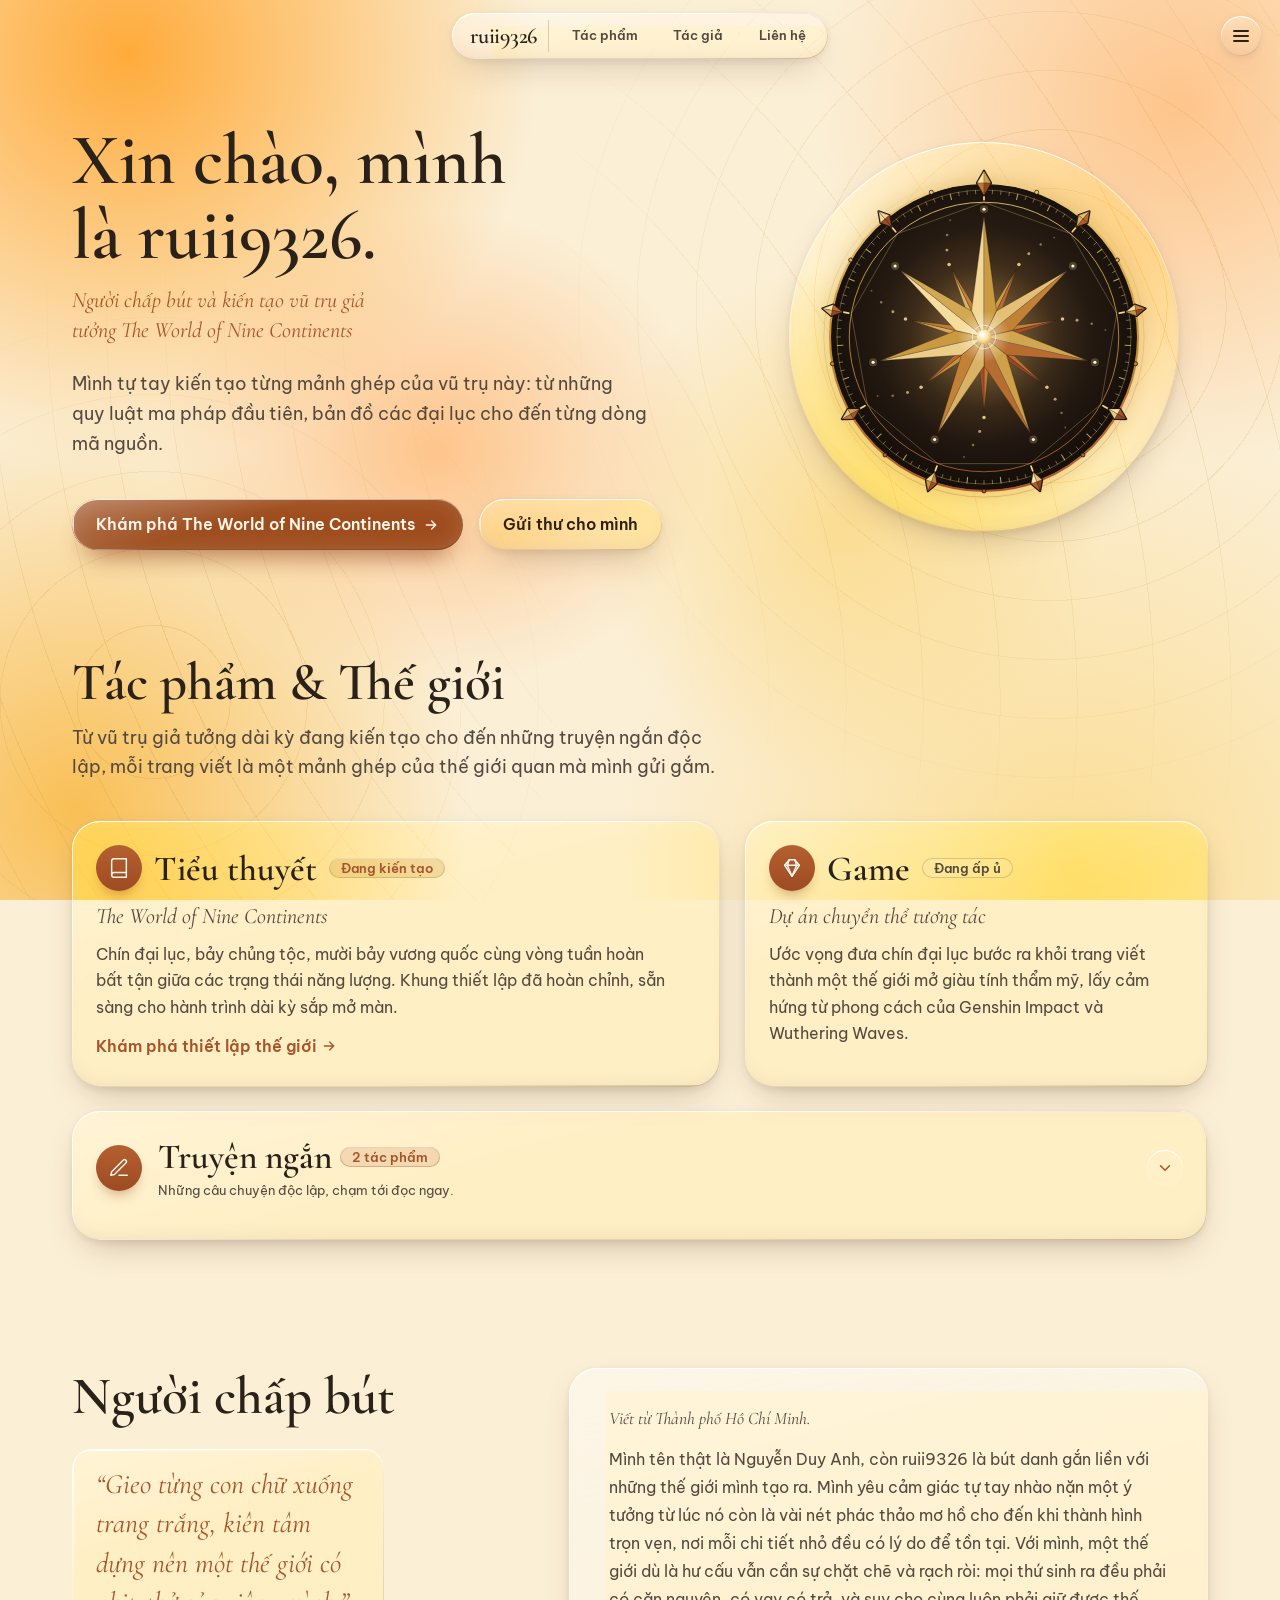
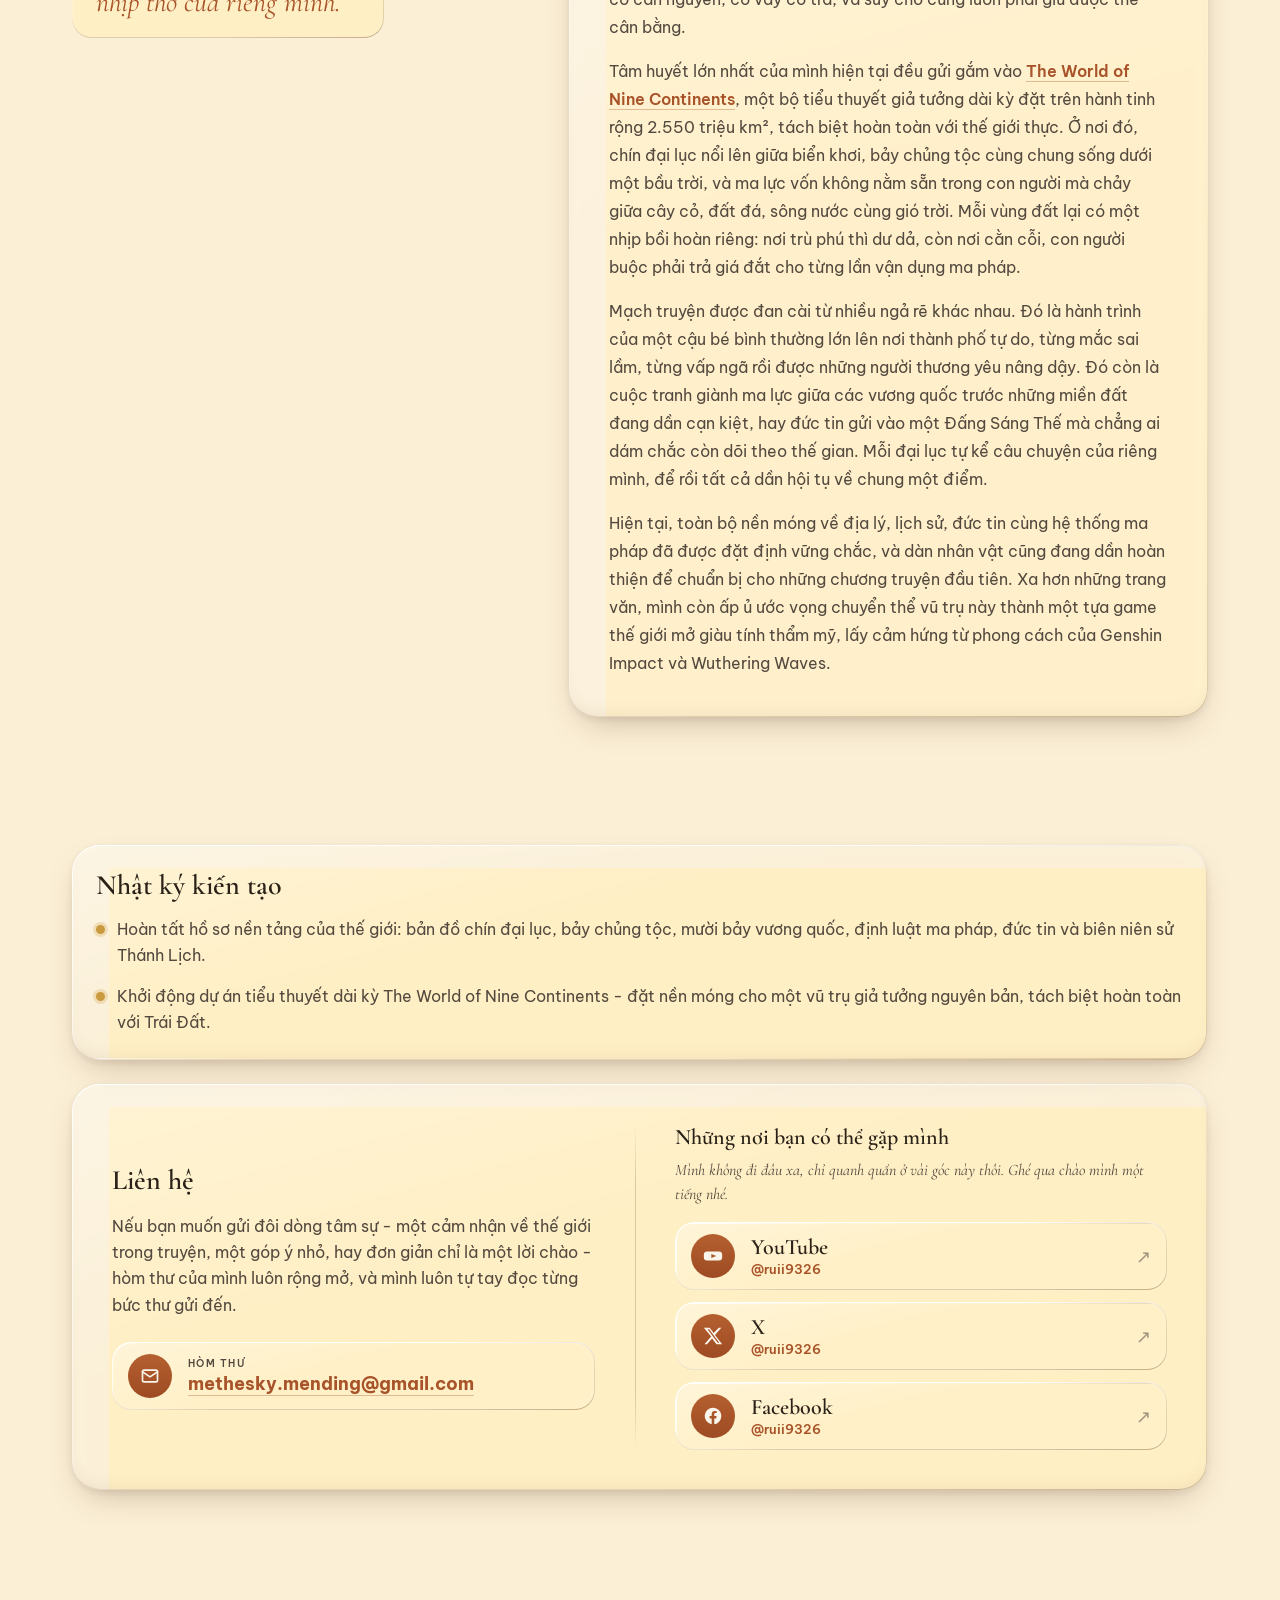
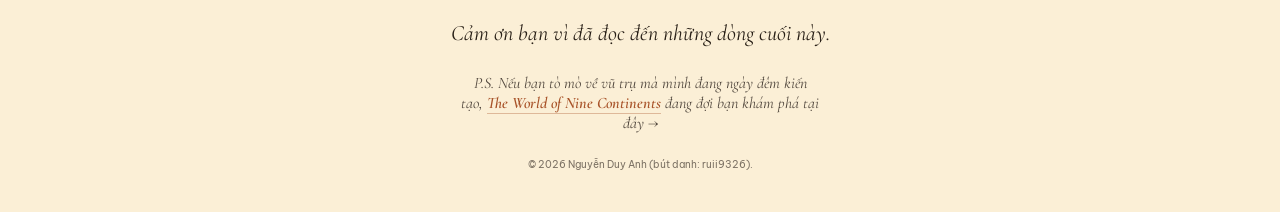
==== commit 46841132: "commit" ====
--- a/index.html
+++ b/index.html
@@ -8,7 +8,7 @@
     var theme = saved === 'dark' || saved === 'light'
       ? saved
       : (window.matchMedia && window.matchMedia('(prefers-color-scheme: dark)').matches ? 'dark' : 'light');
-    var canLiquid = /Chrome\/\d+/.test(navigator.userAgent) && !(window.matchMedia && window.matchMedia('(prefers-reduced-transparency: reduce)').matches);
+    var canLiquid = /Chrome\/\d+/.test(navigator.userAgent);
     if (canLiquid) document.documentElement.classList.add('lg-can');
     var glass = canLiquid ? (localStorage.getItem('ruii9326-glass') === 'classic' ? 'classic' : 'liquid') : 'classic';
     document.documentElement.setAttribute('data-theme', theme);
@@ -621,7 +621,7 @@
     </div>
     <figure class="hero__figure">
       <div class="emblem">
-        <svg viewBox="0 0 400 400" xmlns="http://www.w3.org/2000/svg" role="img" aria-label="Biểu tượng ruii9326 — The World of Nine Continents">
+        <svg viewBox="0 0 400 400" xmlns="http://www.w3.org/2000/svg" role="img" aria-label="Biểu tượng ruii9326 - The World of Nine Continents">
 <defs>
 <linearGradient id="ncRim" gradientUnits="userSpaceOnUse" x1="200" y1="14" x2="200" y2="386"><stop offset="0" stop-color="#F3D488"/><stop offset=".42" stop-color="#C99A3E"/><stop offset="1" stop-color="#A8532A"/></linearGradient>
 <radialGradient id="ncPlate" gradientUnits="userSpaceOnUse" cx="200" cy="188" r="178"><stop offset="0" stop-color="#4A3220"/><stop offset=".55" stop-color="#2A1E14"/><stop offset="1" stop-color="#160F0A"/></radialGradient>
@@ -659,7 +659,7 @@
   <section class="section" id="tacpham" aria-labelledby="worksHeading">
     <div class="section-head">
       <h2 id="worksHeading" data-i18n data-vi="Tác phẩm &amp; Thế giới" data-en="Works &amp; Worlds">Tác phẩm &amp; Thế giới</h2>
-      <p data-i18n data-vi="Từ vũ trụ giả tưởng dài kỳ đang kiến tạo cho đến những truyện ngắn độc lập — mỗi trang viết là một mảnh ghép của thế giới quan mà mình gửi gắm." data-en="From an ongoing long-form fantasy universe to standalone short stories — each piece reflects a corner of the worlds I build.">Từ vũ trụ giả tưởng dài kỳ đang kiến tạo cho đến những truyện ngắn độc lập — mỗi trang viết là một mảnh ghép của thế giới quan mà mình gửi gắm.</p>
+      <p data-i18n data-vi="Từ vũ trụ giả tưởng dài kỳ đang kiến tạo cho đến những truyện ngắn độc lập, mỗi trang viết là một mảnh ghép của thế giới quan mà mình gửi gắm." data-en="From an ongoing long-form fantasy universe to standalone short stories, each piece reflects a corner of the worlds I build.">Từ vũ trụ giả tưởng dài kỳ đang kiến tạo cho đến những truyện ngắn độc lập, mỗi trang viết là một mảnh ghép của thế giới quan mà mình gửi gắm.</p>
     </div>
 
     <div class="work-grid">
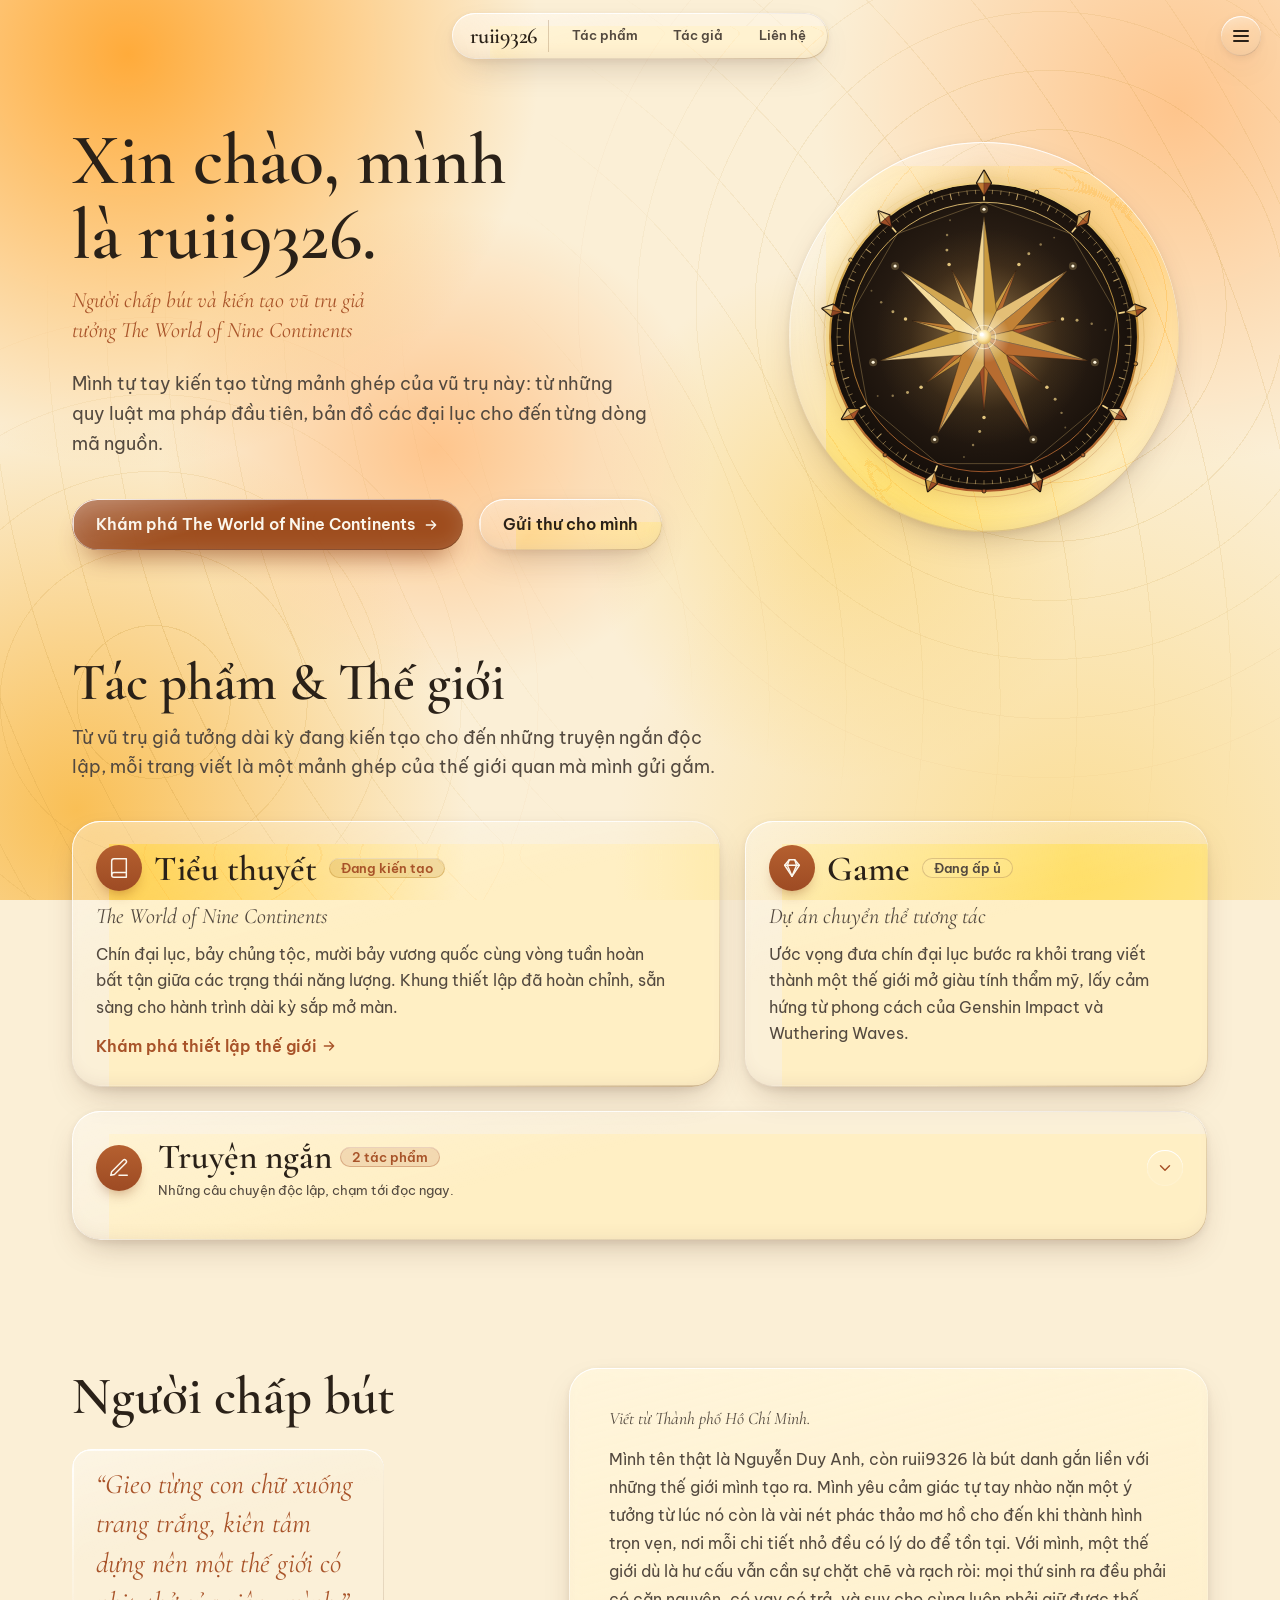
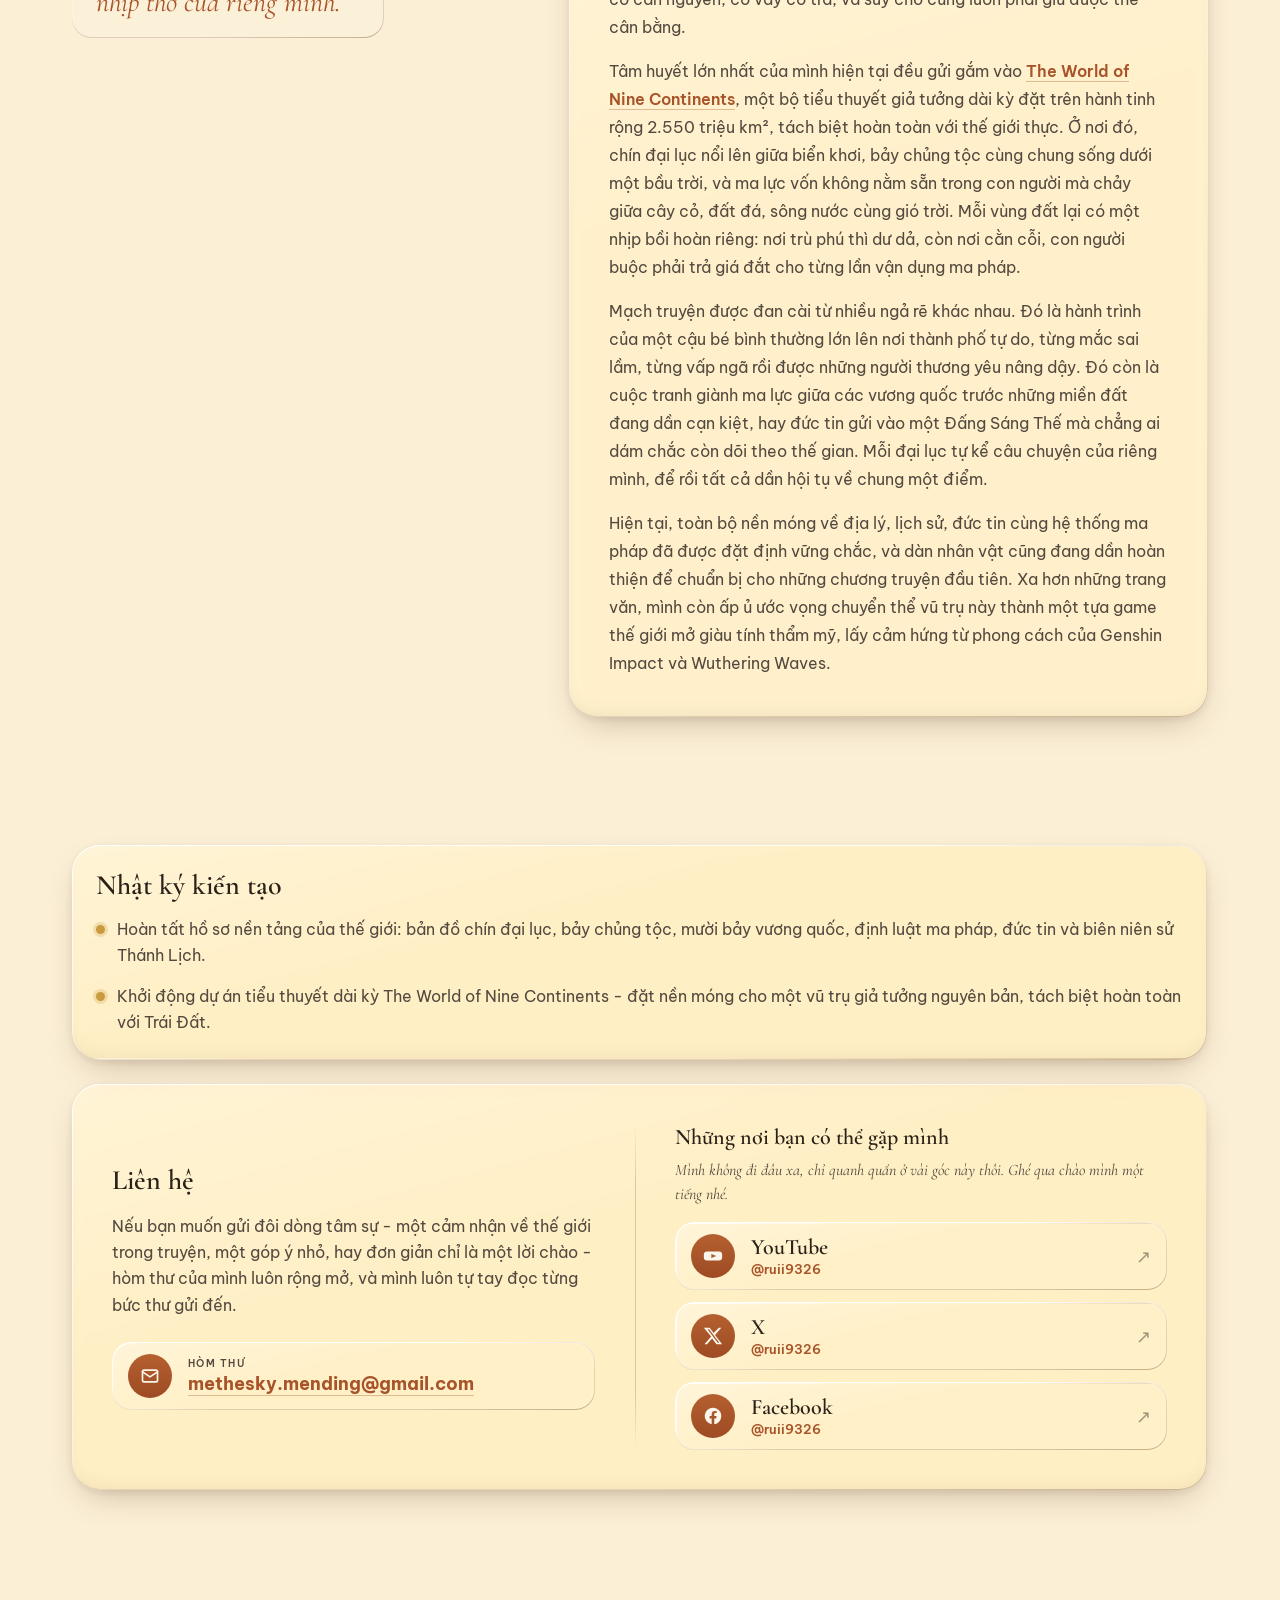
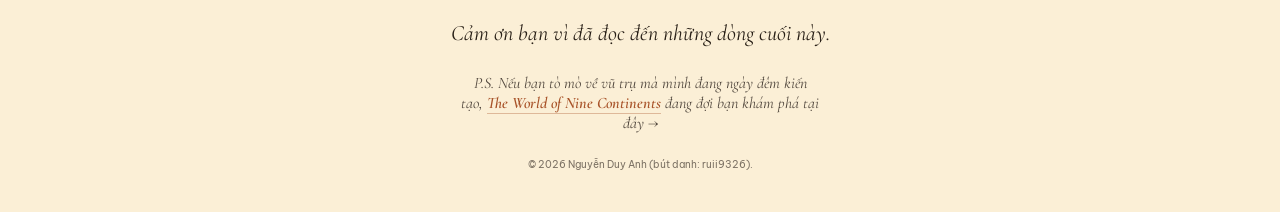
==== commit 7974781d: "lkjhgfdsa" ====
--- a/index.html
+++ b/index.html
@@ -177,6 +177,13 @@
   padding: 0;
   overflow: hidden;
 }
+.stories-panel:hover,
+.stories-panel.is-pressed {
+  transform: none;
+  background-color: var(--glass-fill);
+  box-shadow: var(--glass-shadow), var(--glass-inner);
+  --rim-o: 0.9;
+}
 .stories-head {
   position: relative;
   z-index: 2;
